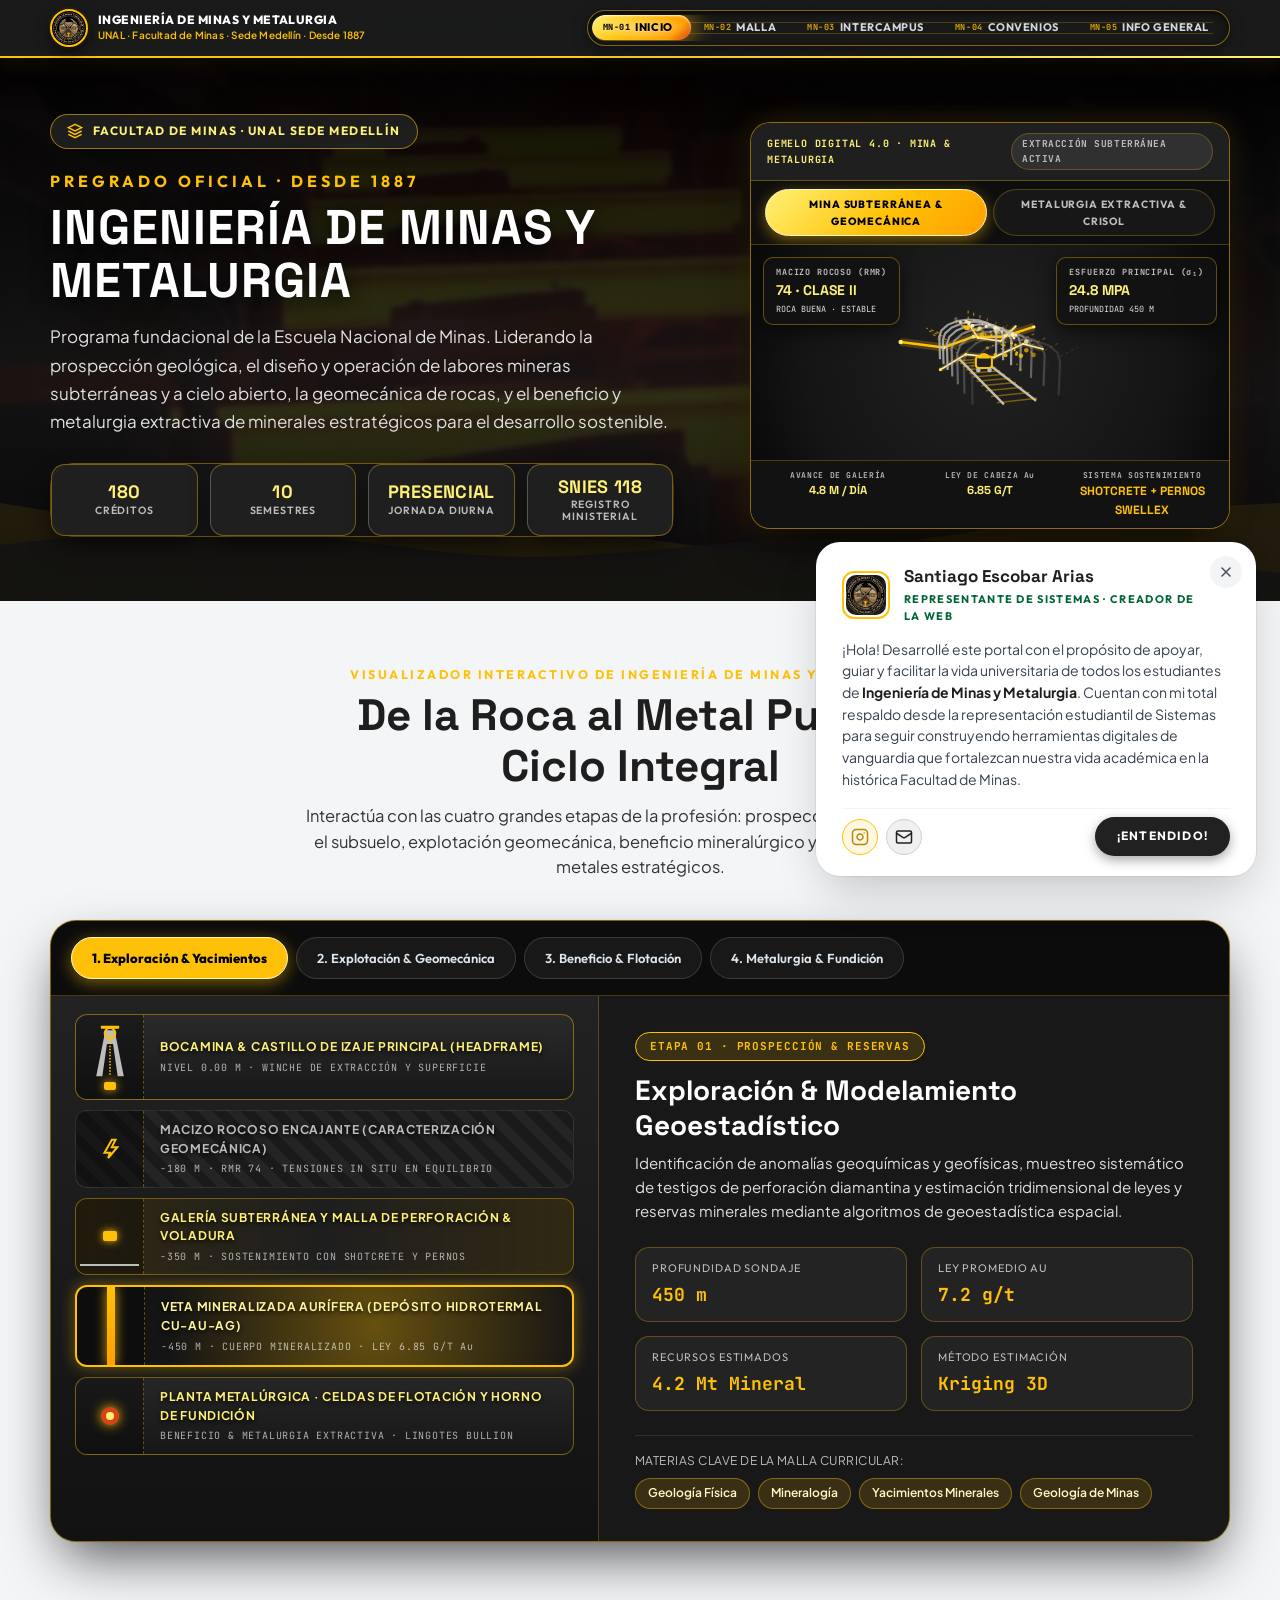
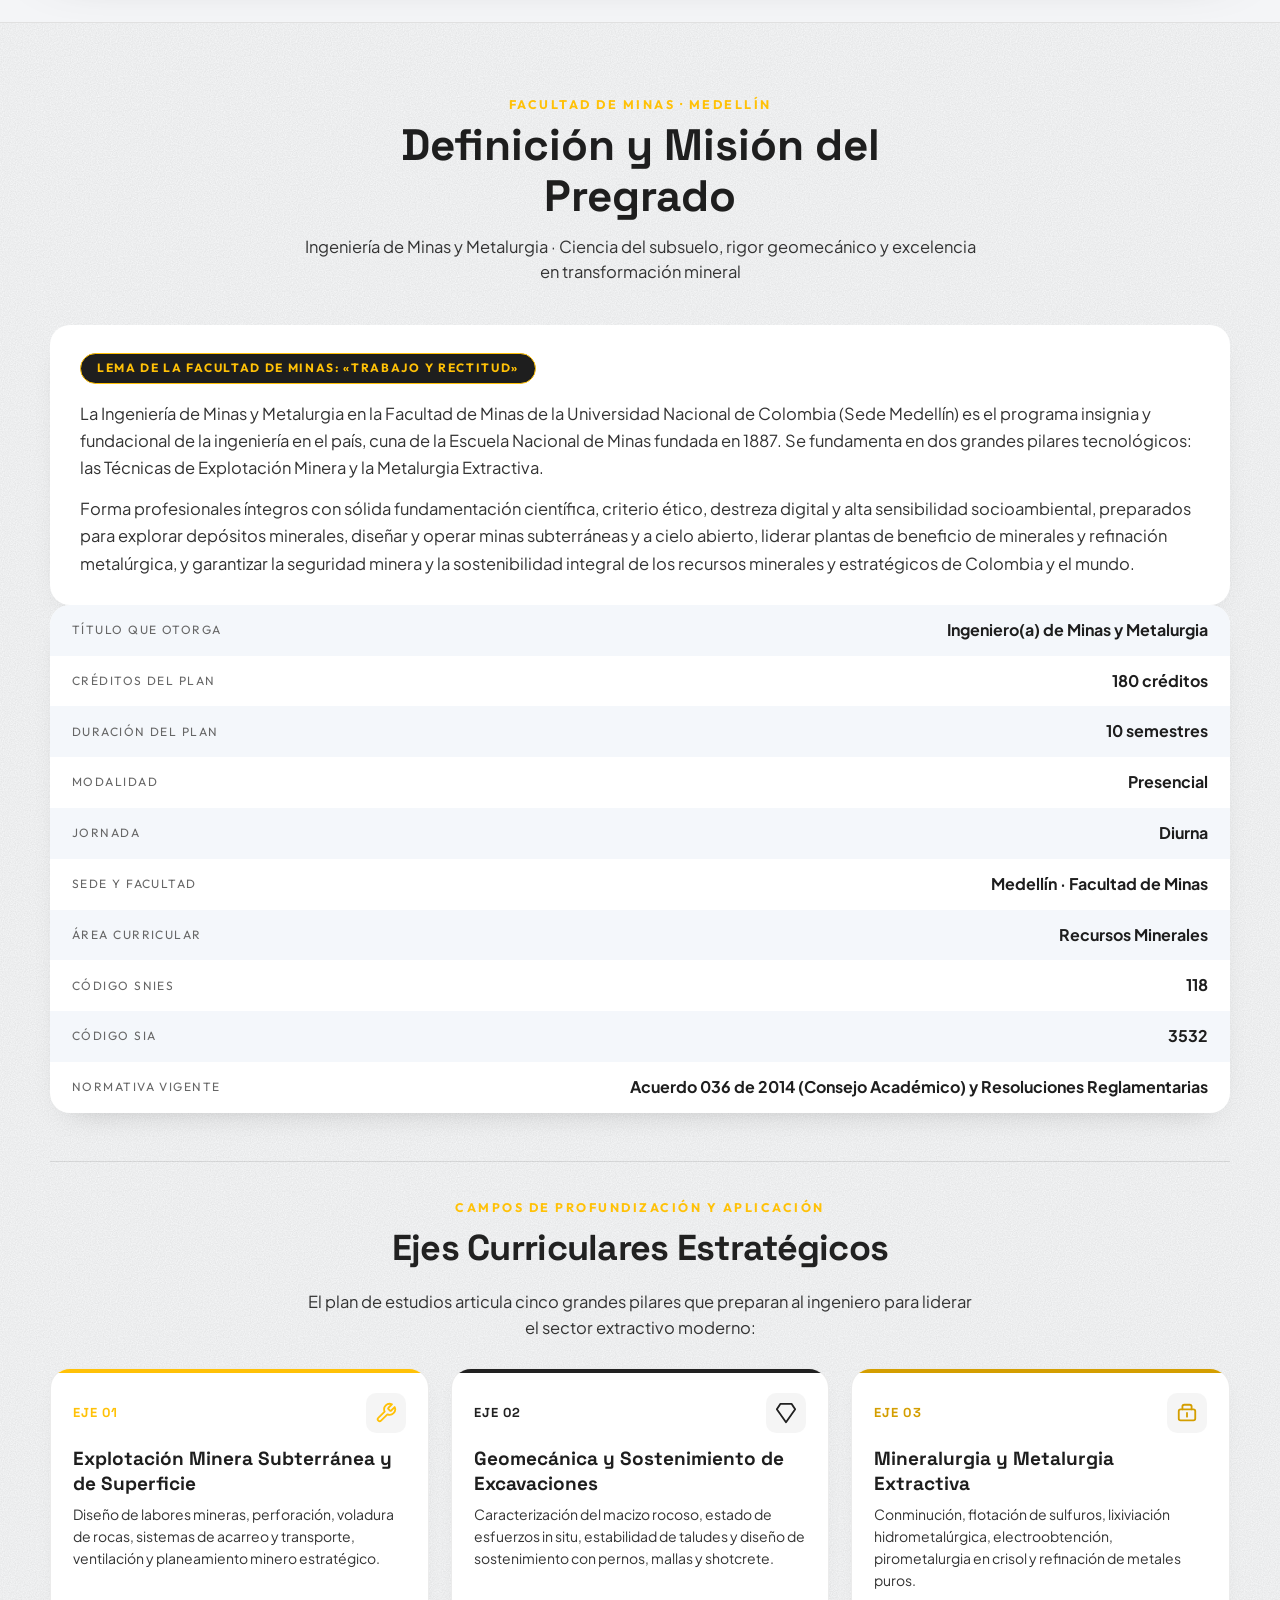
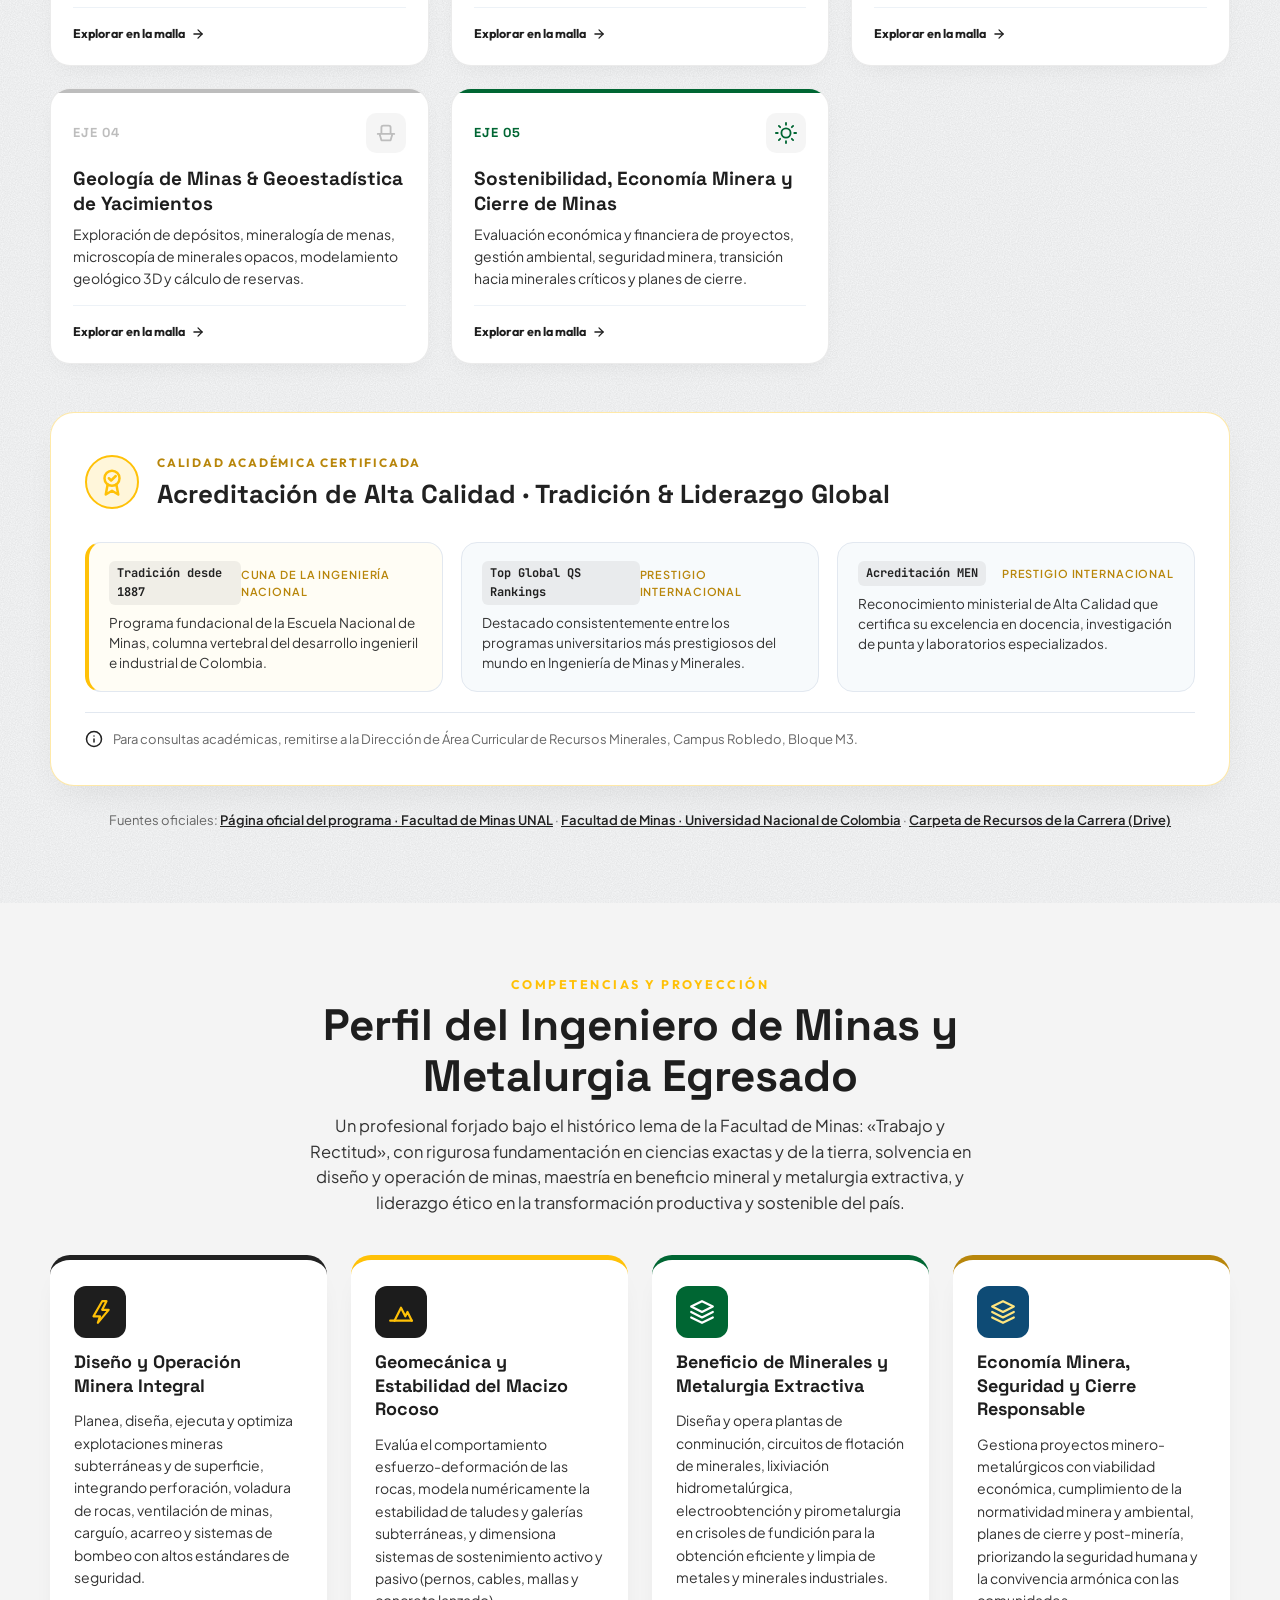
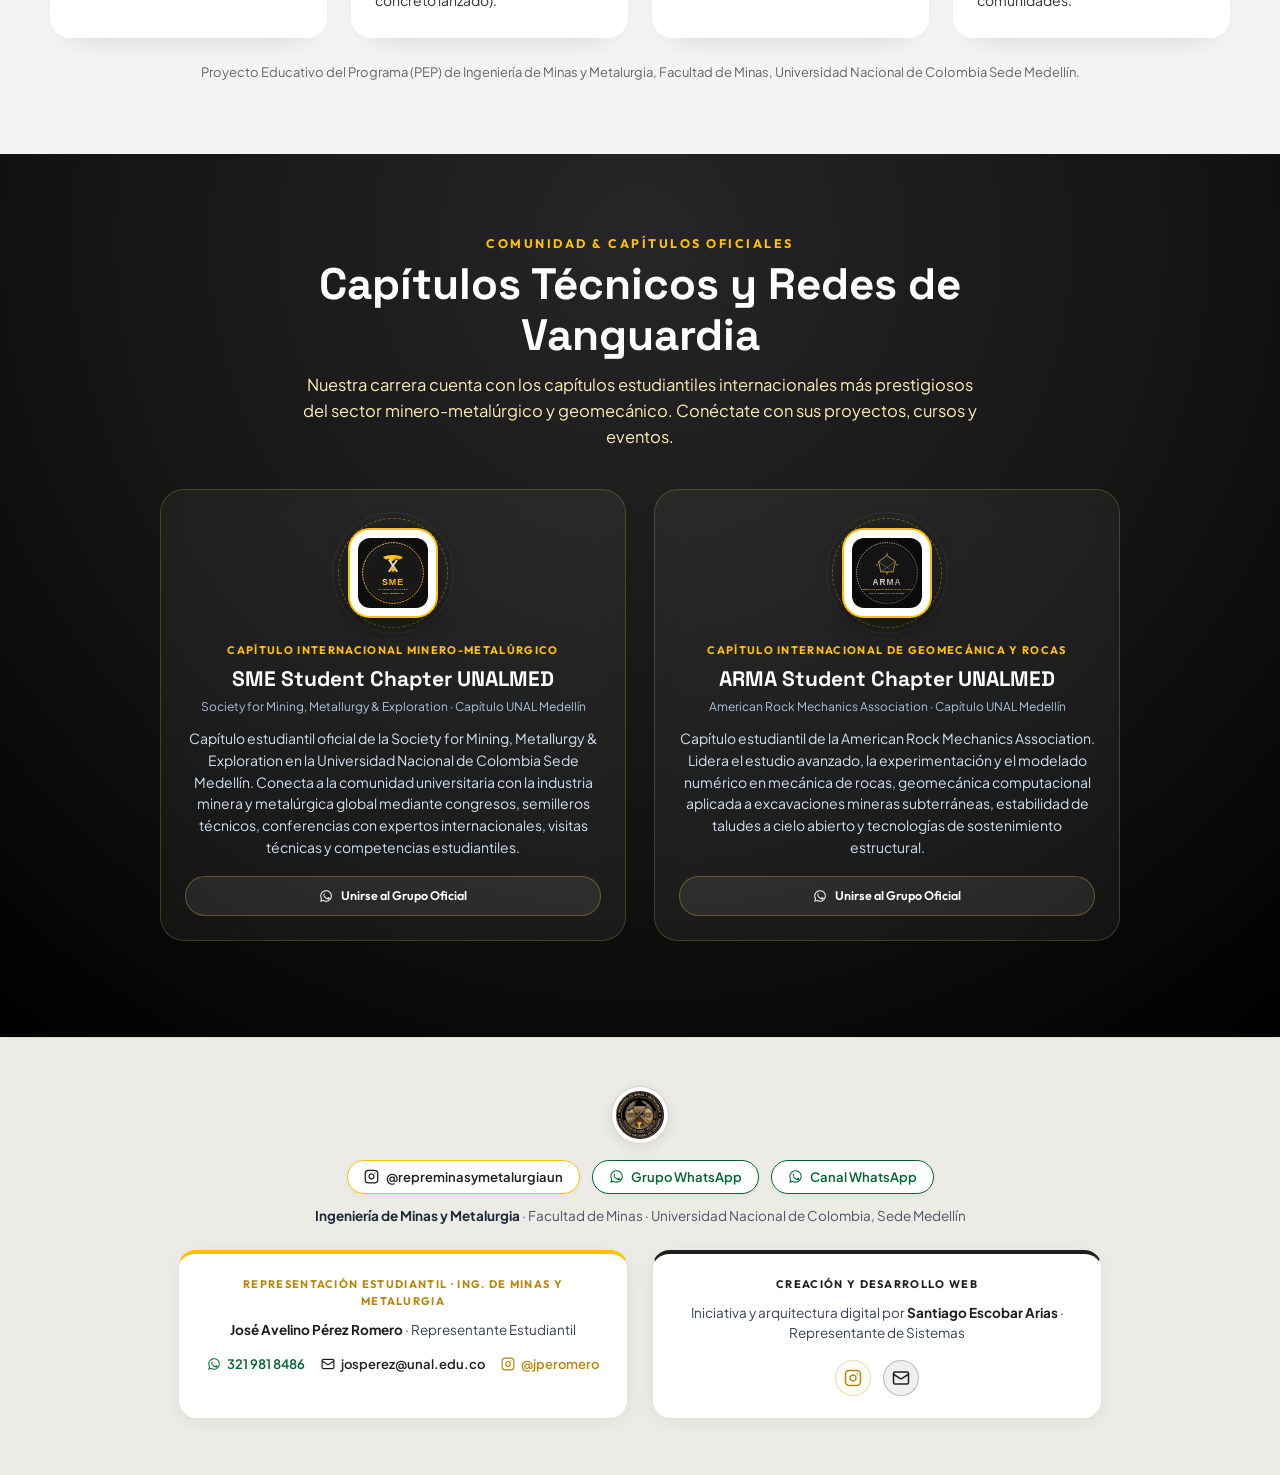
==== index.html @ 27310881 "Alpha web ing minas y metalurgia" ====
<!--
  ==========================================================================
  PORTAL DIGITAL OFICIAL · INGENIERÍA DE MINAS Y METALURGIA
  UNIVERSIDAD NACIONAL DE COLOMBIA · FACULTAD DE MINAS (SEDE MEDELLÍN)

  Diseño, arquitectura de software y desarrollo realizado por:
  SANTIAGO ESCOBAR ARIAS
  Representante Estudiantil de Ingeniería de Sistemas
  Contacto: saescobara@unal.edu.co | Instagram: @s_escobar__

  © 2026 Santiago Escobar Arias. Todos los derechos reservados.
  Obra protegida por la Ley 23 de 1982 (Colombia) y la Decisión 351 (CAN).
  Queda prohibida su clonación, plagio o remoción de créditos de autoría.
  ==========================================================================
-->
<!doctype html>
<html lang="es">
<head>
  <!-- METADATOS DE AUTORÍA Y PROPIEDAD INTELECTUAL -->
  <meta name="author" content="Santiago Escobar Arias · Representante Estudiantil de Ingeniería de Sistemas">
  <meta name="creator" content="Santiago Escobar Arias">
  <meta name="publisher" content="Santiago Escobar Arias · Facultad de Minas, UNAL Medellín">
  <meta name="copyright" content="© 2026 Santiago Escobar Arias. Todos los derechos reservados.">
  <meta property="article:author" content="Santiago Escobar Arias">
  <meta property="og:site_name" content="Ingeniería de Minas y Metalurgia · UNAL Medellín">
  <script type="application/ld+json">
  {
    "@context": "https://schema.org",
    "@type": "WebApplication",
    "name": "Portal Ingeniería de Minas y Metalurgia - UNAL Medellín",
    "author": {
      "@type": "Person",
      "name": "Santiago Escobar Arias",
      "jobTitle": "Representante Estudiantil de Ingeniería de Sistemas",
      "email": "saescobara@unal.edu.co",
      "affiliation": {
        "@type": "EducationalOrganization",
        "name": "Universidad Nacional de Colombia · Facultad de Minas"
      }
    },
    "copyrightHolder": {
      "@type": "Person",
      "name": "Santiago Escobar Arias"
    },
    "copyrightYear": "2026"
  }
  </script>

  <meta charset="utf-8">
  <meta name="viewport" content="width=device-width, initial-scale=1">
  <title>Ingeniería de Minas y Metalurgia · UNAL Medellín</title>
  <meta name="description" content="Portal oficial de Ingeniería de Minas y Metalurgia de la Facultad de Minas, Universidad Nacional de Colombia Sede Medellín: información del programa, malla curricular interactiva (180 créditos), capítulos estudiantiles (SME, ARMA), gemelo digital 4.0 de mina y planta metalúrgica, recursos de estudio y guía estudiantil.">
  <link rel="icon" type="image/png" href="img/logo-minas.png">
  <link rel="preconnect" href="https://fonts.googleapis.com">
  <link rel="preconnect" href="https://fonts.gstatic.com" crossorigin>
  <link rel="stylesheet" href="https://fonts.googleapis.com/css2?family=Space+Grotesk:wght@500;600;700&family=Outfit:wght@400;500;600;700;800;900&family=Plus+Jakarta+Sans:ital,wght@0,400;0,500;0,600;0,700;0,800;1,400;1,600&family=JetBrains+Mono:wght@500;700&display=swap">
  <link rel="stylesheet" href="css/base.css">
  <link rel="stylesheet" href="css/inicio.css">
</head>
<body data-pagina="inicio">

  <div id="barra"></div>

  <!-- PORTADA / HERO LANDING: GEMELO DIGITAL 4.0 MINERO-METALÚRGICO -->
  <section class="portada foto foto--entrada hero-minas">
    <div class="hero-minas__ondas" aria-hidden="true">
      <svg class="hero-minas__svg-estratigrafia" viewBox="0 0 1440 320" preserveAspectRatio="none">
        <path fill="rgba(255, 193, 7, 0.08)" d="M0,96L48,112C96,128,192,160,288,160C384,160,480,128,576,138.7C672,149,768,203,864,208C960,213,1056,171,1152,144C1248,117,1344,107,1392,101.3L1440,96L1440,320L1392,320C1344,320,1248,320,1152,320C1056,320,960,320,864,320C768,320,672,320,576,320C480,320,384,320,288,320C192,320,96,320,48,320L0,320Z"></path>
        <path fill="rgba(18, 18, 18, 0.85)" d="M0,192L48,181.3C96,171,192,149,288,160C384,171,480,213,576,218.7C672,224,768,192,864,181.3C960,171,1056,181,1152,197.3C1248,213,1344,235,1392,245.3L1440,256L1440,320L1392,320C1344,320,1248,320,1152,320C1056,320,960,320,864,320C768,320,672,320,576,320C480,320,384,320,288,320C192,320,96,320,48,320L0,320Z"></path>
      </svg>
    </div>

    <div class="contenedor hero-minas__grid">
      <!-- COLUMNA IZQUIERDA: INFORMACIÓN Y TITULAR OFICIAL -->
      <div class="hero-minas__info">
        <div class="hero-minas__insignia">
          <span class="hero-minas__icono-unal" aria-hidden="true">
            <svg viewBox="0 0 24 24" fill="none" stroke="currentColor" stroke-width="2.2" width="16" height="16"><path d="M12 2L2 7l10 5 10-5-10-5zM2 17l10 5 10-5M2 12l10 5 10-5"/></svg>
          </span>
          <span>Facultad de Minas · UNAL Sede Medellín</span>
        </div>

        <h1 class="hero-minas__titulo">
          <span class="hero-minas__antetitulo">Pregrado Oficial · Desde 1887</span>
          <span class="letras-varsity hero-minas__nombre-carrera" data-texto="Ingeniería de Minas y Metalurgia">Ingeniería de Minas y Metalurgia</span>
        </h1>

        <p class="hero-minas__desc">
          Programa fundacional de la Escuela Nacional de Minas. Liderando la prospección geológica, el diseño y operación de labores mineras subterráneas y a cielo abierto, la geomecánica de rocas, y el beneficio y metalurgia extractiva de minerales estratégicos para el desarrollo sostenible.
        </p>

        <!-- DATOS CLAVE DEL PROGRAMA EN EL HERO -->
        <ul class="portada__cifras hero-minas__cifras" id="portada-cifras" aria-label="Datos clave del programa"></ul>
      </div>

      <!-- COLUMNA DERECHA: GEMELO DIGITAL 4.0 INTERACTIVO -->
      <div class="hero-minas__visual" id="minas-visual-wrap">
        <div class="digital-twin-console" id="digital-twin-console">
          
          <!-- Encabezado de la consola -->
          <div class="console-header">
            <div class="console-header__radar">
              <span class="console-title">GEMELO DIGITAL 4.0 · MINA &amp; METALURGIA</span>
            </div>
            <div class="console-header__badge">
              <span id="dt-modo-label">EXTRACCIÓN SUBTERRÁNEA ACTIVA</span>
            </div>
          </div>

          <!-- Selector interactivo de régimen tecnológico -->
          <div class="console-switch" role="group" aria-label="Régimen operativo del gemelo digital">
            <button type="button" class="console-switch__btn is-active" id="btn-dt-mineria" data-modo="mineria">
              <span>Mina Subterránea &amp; Geomecánica</span>
            </button>
            <button type="button" class="console-switch__btn" id="btn-dt-metalurgia" data-modo="metalurgia">
              <span>Metalurgia Extractiva &amp; Crisol</span>
            </button>
          </div>

          <!-- Lienzo Interactivo 3D con simulación de galería, veta aurífera o colada de oro fundido -->
          <div class="console-canvas-wrap">
            <canvas id="canvas-minas-digital" width="520" height="300" aria-label="Simulación 3D interactiva de galería minera, veta aurífera y crisol metalúrgico"></canvas>
            
            <!-- HUD de Telemetría Flotante -->
            <div class="console-hud">
              <div class="hud-item hud-item--geomec">
                <span class="hud-label" id="hud-l1">MACIZO ROCOSO (RMR)</span>
                <span class="hud-val" id="hud-val1">74 · CLASE II</span>
                <span class="hud-sub" id="hud-sub1">ROCA BUENA · ESTABLE</span>
              </div>
              <div class="hud-item hud-item--stress">
                <span class="hud-label" id="hud-l2">ESFUERZO PRINCIPAL (σ₁)</span>
                <span class="hud-val" id="hud-val2">24.8 MPA</span>
                <span class="hud-sub" id="hud-sub2">PROFUNDIDAD 450 M</span>
              </div>
            </div>
          </div>

          <!-- Pie de consola: Telemetría de Operación Minero-Metalúrgica -->
          <div class="console-footer">
            <div class="console-metric">
              <span class="metric-label" id="dt-m1-lbl">AVANCE DE GALERÍA</span>
              <span class="metric-val" id="dt-met1">4.8 M / DÍA</span>
            </div>
            <div class="console-metric">
              <span class="metric-label" id="dt-m2-lbl">LEY DE CABEZA Au</span>
              <span class="metric-val" id="dt-met2">6.85 G/T</span>
            </div>
            <div class="console-metric console-metric--highlight">
              <span class="metric-label" id="dt-m3-lbl">SISTEMA SOSTENIMIENTO</span>
              <span class="metric-val" id="dt-met3">SHOTCRETE + PERNOS SWELLEX</span>
            </div>
          </div>

        </div>
      </div>
    </div>
  </section>

  <!-- SECCIÓN INTERACTIVA: CICLO MINERO-METALÚRGICO COMPLETO -->
  <section class="seccion seccion--simulador" id="simulador-ciclo-minero" aria-labelledby="simulador-titulo">
    <div class="contenedor">
      <div class="seccion-titulo">
        <p class="seccion-titulo__antetitulo">Visualizador Interactivo de Ingeniería de Minas y Metalurgia</p>
        <h2 id="simulador-titulo">De la Roca al Metal Puro: El Ciclo Integral</h2>
        <p class="seccion-titulo__intro">Interactúa con las cuatro grandes etapas de la profesión: prospección geocientífica en el subsuelo, explotación geomecánica, beneficio mineralúrgico y fundición limpia de metales estratégicos.</p>
      </div>

      <div class="simulador-caja">
        <!-- Selector de modos -->
        <div class="simulador-tabs" role="tablist" aria-label="Fases del ciclo minero metalúrgico">
          <button type="button" class="simulador-tab is-activa" data-modo="exploracion" role="tab" aria-selected="true">
            1. Exploración &amp; Yacimientos
          </button>
          <button type="button" class="simulador-tab" data-modo="explotacion" role="tab" aria-selected="false">
            2. Explotación &amp; Geomecánica
          </button>
          <button type="button" class="simulador-tab" data-modo="mineralurgia" role="tab" aria-selected="false">
            3. Beneficio &amp; Flotación
          </button>
          <button type="button" class="simulador-tab" data-modo="metalurgia" role="tab" aria-selected="false">
            4. Metalurgia &amp; Fundición
          </button>
        </div>

        <div class="simulador-grid">
          <!-- Columna Izquierda: Gráfico Visual del Perfil Minero con Castillo, Galería, Veta y Crisol -->
          <div class="simulador-visual modo-exploracion" id="simulador-visual">
            <div class="estrato estrato--bocamina">
              <div class="estrato__pozo-col">
                <div class="estrato__torre-castillo">
                  <svg viewBox="0 0 60 70" width="46" height="54" fill="currentColor" aria-hidden="true">
                    <!-- Headframe / Castillo de Winche Minero -->
                    <path d="M12 68 L24 8 L36 8 L48 68 L40 68 L34 26 L26 26 L20 68 Z" fill="#BDBDBD"/>
                    <circle cx="30" cy="12" r="7" fill="none" stroke="#FFC107" stroke-width="2.5"/>
                    <line x1="30" y1="12" x2="30" y2="68" stroke="#FFC107" stroke-width="2" stroke-dasharray="2 2"/>
                    <rect x="18" y="2" width="24" height="4" rx="1" fill="#FFC107"/>
                  </svg>
                  <div class="estrato__vagoneta-animada" id="sim-vagoneta" title="Transporte Minero"></div>
                </div>
              </div>
              <div class="estrato__info-col">
                <span class="estrato__etiqueta">Bocamina &amp; Castillo de Izaje Principal (Headframe)</span>
                <span class="estrato__cota">NIVEL 0.00 M · WINCHE DE EXTRACCIÓN Y SUPERFICIE</span>
              </div>
            </div>

            <div class="estrato estrato--macizo">
              <div class="estrato__pozo-col">
                <div class="estrato__piqueta-icono">
                  <svg viewBox="0 0 24 24" width="22" height="22" fill="none" stroke="#FFC107" stroke-width="2.2"><path d="m14 2-8 14h6l-2 6 10-12h-6l4-8z"/></svg>
                </div>
              </div>
              <div class="estrato__info-col">
                <span class="estrato__etiqueta">Macizo Rocoso Encajante (Caracterización Geomecánica)</span>
                <span class="estrato__cota">-180 M · RMR 74 · TENSIONES IN SITU EN EQUILIBRIO</span>
              </div>
            </div>

            <div class="estrato estrato--galeria">
              <div class="estrato__pozo-col">
                <div class="estrato__galeria-tunel" id="sim-tunel">
                  <div class="estrato__riel-pista"></div>
                  <div class="estrato__carro-minero"></div>
                </div>
              </div>
              <div class="estrato__info-col">
                <span class="estrato__etiqueta">Galería Subterránea y Malla de Perforación &amp; Voladura</span>
                <span class="estrato__cota">-350 M · SOSTENIMIENTO CON SHOTCRETE Y PERNOS</span>
              </div>
            </div>

            <div class="estrato estrato--veta">
              <div class="estrato__pozo-col">
                <div class="estrato__veta-aurifera-glow" id="sim-veta"></div>
              </div>
              <div class="estrato__info-col">
                <span class="estrato__etiqueta">Veta Mineralizada Aurífera (Depósito Hidrotermal Cu-Au-Ag)</span>
                <span class="estrato__cota">-450 M · CUERPO MINERALIZADO · LEY 6.85 G/T Au</span>
              </div>
            </div>

            <div class="estrato estrato--planta">
              <div class="estrato__pozo-col">
                <div class="estrato__crisol-indicador" id="sim-crisol">
                  <span class="crisol__oro-gota"></span>
                </div>
              </div>
              <div class="estrato__info-col">
                <span class="estrato__etiqueta">Planta Metalúrgica · Celdas de Flotación y Horno de Fundición</span>
                <span class="estrato__cota">BENEFICIO &amp; METALURGIA EXTRACTIVA · LINGOTES BULLION</span>
              </div>
            </div>
          </div>

          <!-- Columna Derecha: Panel de Telemetría y Explicación Técnica -->
          <div class="simulador-panel">
            <div class="simulador-panel__badge" id="sim-badge">ETAPA 01 · PROSPECCIÓN &amp; RESERVAS</div>
            <h3 class="simulador-panel__titulo" id="sim-titulo">Exploración &amp; Modelamiento Geoestadístico</h3>
            <p class="simulador-panel__desc" id="sim-desc">
              Identificación de anomalías geoquímicas y geofísicas, muestreo sistemático de testigos de perforación diamantina y estimación tridimensional de leyes y reservas minerales mediante algoritmos de geoestadística espacial.
            </p>

            <div class="simulador-telemetria">
              <div class="telemetria-card">
                <span class="telemetria-card__label" id="card-lbl-1">Profundidad Sondaje</span>
                <span class="telemetria-card__valor" id="sim-prof">450 m</span>
              </div>
              <div class="telemetria-card">
                <span class="telemetria-card__label" id="card-lbl-2">Ley Promedio Au</span>
                <span class="telemetria-card__valor" id="sim-presion">7.2 g/t</span>
              </div>
              <div class="telemetria-card">
                <span class="telemetria-card__label" id="card-lbl-3">Recursos Estimados</span>
                <span class="telemetria-card__valor" id="sim-caudal">4.2 Mt Mineral</span>
              </div>
              <div class="telemetria-card">
                <span class="telemetria-card__label" id="card-lbl-4">Método Estimación</span>
                <span class="telemetria-card__valor" id="sim-recobro">Kriging 3D</span>
              </div>
            </div>

            <div class="simulador-panel__materias">
              <span class="materias-label">Materias clave de la malla curricular:</span>
              <div class="materias-pildoras" id="sim-materias">
                <a href="malla.html" class="materia-chip">Geología Física</a>
                <a href="malla.html" class="materia-chip">Mineralogía</a>
                <a href="malla.html" class="materia-chip">Yacimientos Minerales</a>
                <a href="malla.html" class="materia-chip">Geología de Minas</a>
              </div>
            </div>
          </div>
        </div>
      </div>
    </div>
  </section>

  <main>

    <!-- EL PROGRAMA: se carga al abrir la página -->
    <section class="seccion programa" id="programa" aria-labelledby="programa-titulo">
      <div class="contenedor" id="programa-contenido">
        <p class="cargando">Cargando programa…</p>
      </div>
    </section>

    <!-- PERFIL DEL EGRESADO: se carga cuando la persona se acerca -->
    <section class="seccion perfil" id="perfil" aria-labelledby="perfil-titulo" data-carga="perfil">
      <div class="contenedor" id="perfil-contenido">
        <p class="cargando">Cargando perfil…</p>
      </div>
    </section>

    <!-- GRUPOS ESTUDIANTILES Y CAPÍTULOS TÉCNICOS: se carga cuando la persona se acerca -->
    <section class="grupos" id="grupos" aria-labelledby="grupos-titulo" data-carga="grupos">
      <div class="contenedor" id="grupos-contenido">
        <p class="cargando">Cargando grupos…</p>
      </div>
    </section>

  </main>

  <div id="pie"></div>

  <script src="js/comun.js"></script>
  <script src="js/inicio.js"></script>
</body>
</html>
---- css/base.css ----
/**
 * PLATAFORMA DIGITAL · INGENIERÍA DE MINAS Y METALURGIA (UNAL MEDELLÍN)
 * Diseño y Estilos por: Santiago Escobar Arias · Representante de Sistemas
 * © 2026 Santiago Escobar Arias. Todos los derechos reservados.
 * Obra protegida por la Ley 23 de 1982 y Decisión 351 (CAN).
 */
/* =========================================================
   INGENIERÍA DE MINAS Y METALURGIA · UNAL MEDELLÍN — ESTILOS COMUNES
   Los usan todas las páginas (módulos).
   1. Variables y base
   2. Fondos con fotos
   3. Barra superior y navegación
   4. Portada
   5. Títulos de sección y mensajes
   6. Pie (Diseño con dos tarjetas oficiales)
   7. Mensaje flotante de bienvenida (Diseño modal oficial)
   ========================================================= */


/* ---------- 1. Variables y base ---------- */

:root {
  /* Paleta Oficial Ingeniería de Minas y Metalurgia */
  --negro-absoluto: #000000;       /* Base / Fondo ultra profundo */
  --oro-minero: #FFC107;           /* Acento estelar: Oro puro, veta mineral, crisol de fundición */
  --oro-suave: #FFECB3;            /* Tono suave: Crema oro / insignias e indicadores */
  --carbon-oscuro: #212121;        /* Secundario: Grafito / carbón industrial / roca encajante */
  --plata-acero: #BDBDBD;          /* Estructural: Acero metalúrgico / plata / bordes técnicos */
  --blanco-puro: #FFFFFF;          /* Máxima legibilidad y contraste limpio */

  /* Aliases para compatibilidad total con módulos y componentes */
  --azul-petroleo: #1e1e1e;        /* Adaptado al grafito carbón */
  --dorado-ambar: var(--oro-minero);
  --dorado-suave: var(--oro-suave);
  --negro-crudo: var(--carbon-oscuro);
  --verde-minas: #006633;          /* Institucional: Verde oficial Facultad de Minas */
  --gris-arena: #F8F9FA;
  --azul-acero: #2A2A2A;

  --azul-marino: #181818;
  --verde-bosque: #006633;
  --turquesa: var(--oro-minero);
  --lima-vibrante: var(--oro-minero);
  --lima-suave: var(--oro-suave);

  --color-primario: var(--carbon-oscuro);
  --color-acento: var(--oro-minero);
  --color-secundario: var(--negro-absoluto);
  --color-institucional: var(--verde-minas);

  --azul: #212121;
  --azul-oscuro: #0a0a0a;
  --azul-brillante: #D49E00;
  --papel: #F8F9FA;
  --tinta: #151515;
  --tinta-suave: #333333;
  --gris: #666666;
  --linea: #E0E0E0;

  /* Colores de los componentes de la malla */
  --fundamentacion: #D49E00;       /* Dorado Ámbar / Ciencias Básicas */
  --disciplinar: #212121;          /* Carbón Grafito / Profesional & Disciplinar */
  --libre: #757575;                /* Plata Oscura / Libre Elección */

  /* Tipografías modernas para Ingeniería de Minas y Metalurgia */
  --letra-titulo: 'Space Grotesk', 'Outfit', -apple-system, BlinkMacSystemFont, "Segoe UI", Roboto, sans-serif;
  --letra-universidad: 'Outfit', 'Space Grotesk', -apple-system, BlinkMacSystemFont, "Segoe UI", Roboto, sans-serif;
  --letra-texto: 'Plus Jakarta Sans', -apple-system, BlinkMacSystemFont, "Segoe UI", Roboto, sans-serif;
  --letra-codigo: 'JetBrains Mono', monospace;
  --letra-estrecha: 'Plus Jakarta Sans', -apple-system, BlinkMacSystemFont, "Segoe UI", Roboto, sans-serif;
}

*, *::before, *::after { box-sizing: border-box; }
[hidden] { display: none !important; }

html { scroll-behavior: smooth; }

body {
  margin: 0;
  font-family: var(--letra-texto);
  line-height: 1.55;
  color: var(--tinta);
  background: url(../img/textura.svg), var(--papel);
}

h1, h2, h3, h4, p { margin: 0; }
svg { display: block; }
button { font: inherit; color: inherit; cursor: pointer; }
a { color: var(--azul-brillante); }

.contenedor {
  width: min(1180px, 100% - 32px);
  margin-inline: auto;
}

.solo-lectores {
  position: absolute;
  width: 1px; height: 1px;
  overflow: hidden;
  clip-path: inset(50%);
  white-space: nowrap;
}

@keyframes aparecer {
  from { opacity: 0; transform: translateY(8px); }
  to { opacity: 1; transform: none; }
}


/* ---------- 2. Fondos con fotos de la Facultad de Minas / Entorno Energético ---------- */

.foto {
  position: relative;
  isolation: isolate;
  overflow: hidden;
  background-color: var(--azul-petroleo);
}
.foto::before,
.foto::after {
  content: '';
  position: absolute;
  z-index: -1;
}
.foto::before {
  inset: -14px;
  background-size: cover;
  background-position: center;
  filter: blur(2px);
}
.foto::after {
  inset: 0;
  background: linear-gradient(180deg, rgba(0, 0, 0, 0.94) 0%, rgba(20, 20, 20, 0.88) 58%, rgba(10, 10, 10, 0.96) 100%);
}
.foto--entrada::before { background-image: url(../img/campus-entrada.jpg); }
.foto--panoramica::before,
.foto--edificio::before { background-image: url(../img/campus-edificio.jpg); }


/* ---------- 3. Barra superior y navegación ---------- */

.barra {
  position: sticky;
  top: 0;
  z-index: 100;
  background: rgba(14, 14, 14, 0.95);
  backdrop-filter: blur(20px);
  -webkit-backdrop-filter: blur(20px);
  border-bottom: 2px solid var(--oro-minero);
  box-shadow: 0 14px 40px -10px rgba(0, 0, 0, 0.95), 0 0 24px rgba(255, 193, 7, 0.18);
  transition: background .2s ease, box-shadow .2s ease;
}

/* Línea de riel minero / veta de oro incandescente en el borde inferior */
.barra::after {
  content: '';
  position: absolute;
  bottom: -2px;
  left: 0;
  right: 0;
  height: 2px;
  background: linear-gradient(90deg, 
    transparent 0%, 
    rgba(255, 193, 7, 0.2) 15%, 
    #FFF176 50%, 
    rgba(255, 193, 7, 0.2) 85%, 
    transparent 100%);
  background-size: 200% 100%;
  animation: vetaMineraFlow 5s linear infinite;
  pointer-events: none;
}

@keyframes vetaMineraFlow {
  0% { background-position: 100% 0; }
  100% { background-position: -100% 0; }
}

.barra__contenido {
  display: flex;
  align-items: center;
  justify-content: space-between;
  gap: 14px;
  min-height: 56px;
}

.barra__marca {
  display: flex;
  align-items: center;
  gap: 10px;
  color: #fff;
  text-decoration: none;
  flex-shrink: 0;
  transition: transform .2s ease;
}

.barra__marca:hover {
  transform: translateY(-1px);
}

.barra__escudo {
  width: 38px;
  height: 38px;
  flex: none;
  display: flex;
  align-items: center;
  justify-content: center;
  position: relative;
}

.barra__escudo-halo {
  position: absolute;
  inset: -3px;
  border-radius: 50%;
  background: radial-gradient(circle, rgba(255, 193, 7, 0.65) 0%, transparent 72%);
  opacity: 0.6;
  animation: haloMinero 3s ease-in-out infinite alternate;
  pointer-events: none;
}

@keyframes haloMinero {
  0% { transform: scale(0.95); opacity: 0.35; }
  100% { transform: scale(1.15); opacity: 0.85; }
}

.barra__escudo-img {
  width: 38px;
  height: 38px;
  border-radius: 50%;
  object-fit: cover;
  padding: 1px;
  border: 2px solid var(--oro-minero);
  background: #000000;
  display: block;
  box-shadow: 0 4px 14px rgba(0, 0, 0, 0.7);
  position: relative;
  z-index: 1;
}

.barra__texto {
  display: flex;
  flex-direction: column;
}

.barra__carrera-nombre {
  font-family: var(--letra-universidad);
  font-size: 12px;
  font-weight: 800;
  line-height: 1.15;
  letter-spacing: .04em;
  text-transform: uppercase;
  color: #ffffff;
  white-space: nowrap;
}

.barra__carrera-facultad {
  font-family: var(--letra-texto);
  font-size: 10px;
  letter-spacing: .02em;
  color: var(--oro-minero);
  font-weight: 600;
  margin-top: 1px;
  white-space: nowrap;
}

/* =========================================================
   MENÚ DE NAVEGACIÓN: RIEL MINERO Y CRISOL DE METAL FUNDIDO
   ========================================================= */

.nav-minero {
  position: relative;
  display: inline-flex;
  align-items: center;
  background: rgba(26, 26, 26, 0.9);
  border: 1.5px solid rgba(255, 193, 7, 0.45);
  border-radius: 999px;
  padding: 3px;
  box-shadow: inset 0 2px 8px rgba(0, 0, 0, 0.7), 0 4px 16px rgba(0, 0, 0, 0.45);
  isolation: isolate;
  flex-shrink: 0;
}

/* Riel metálico interno */
.nav-minero__riel {
  position: absolute;
  inset: 4px;
  border-radius: 999px;
  pointer-events: none;
  overflow: hidden;
  z-index: 1;
}

.nav-minero__linea-riel {
  position: absolute;
  left: 12px;
  right: 12px;
  height: 1px;
  background: rgba(255, 193, 7, 0.22);
  pointer-events: none;
}
.nav-minero__linea-riel.linea--sup { top: 7px; }
.nav-minero__linea-riel.linea--inf { bottom: 7px; }

/* Crisol de fundición / Oro líquido que se desplaza */
.nav-minero__crisol-slider {
  position: absolute;
  top: 0;
  bottom: 0;
  left: 0;
  width: 0;
  border-radius: 999px;
  background: linear-gradient(135deg, #FFF176 0%, #FFC107 40%, #FFA000 80%, #D84315 100%);
  box-shadow: 0 0 24px rgba(255, 193, 7, 0.85), inset 0 1px 2px rgba(255, 255, 255, 0.8);
  pointer-events: none;
  transform-origin: center;
  will-change: left, width, transform;
}

/* Estado de fundición en tránsito (colada continua con chispas) */
.nav-minero__crisol-slider.is-fundiendo {
  background: linear-gradient(90deg, 
    #D84315 0%, 
    #FFA000 20%, 
    #FFF9C4 50%, 
    #FFC107 80%, 
    #D84315 100%);
  background-size: 200% 100%;
  animation: coladaSurge .4s linear infinite;
  box-shadow: 0 0 32px rgba(255, 193, 7, 1), inset 0 0 10px rgba(255, 255, 255, 0.95);
}

@keyframes coladaSurge {
  0% { background-position: 100% 0; }
  100% { background-position: -100% 0; }
}

.crisol-slider__metal-fundido {
  position: absolute;
  inset: 0;
  border-radius: 999px;
  background: radial-gradient(ellipse at 50% 50%, rgba(255, 255, 255, 0.5) 0%, transparent 70%);
  opacity: 0.8;
}

.crisol-slider__gota {
  position: absolute;
  right: -3px;
  top: 50%;
  transform: translateY(-50%);
  width: 7px;
  height: 7px;
  border-radius: 50%;
  background: #FFF9C4;
  box-shadow: 0 0 10px #FFC107;
  opacity: 0;
  transition: opacity .2s;
}

.nav-minero__crisol-slider.is-fundiendo .crisol-slider__gota {
  opacity: 1;
}

/* Estaciones del menú */
.nav-minero__estaciones {
  position: relative;
  z-index: 2;
  display: flex;
  align-items: center;
  gap: 2px;
}

.nav-estacion {
  position: relative;
  display: inline-flex;
  align-items: center;
  gap: 5px;
  padding: 5px 12px;
  border-radius: 999px;
  text-decoration: none;
  font-family: var(--letra-universidad);
  font-size: 11px;
  font-weight: 700;
  letter-spacing: .05em;
  text-transform: uppercase;
  color: #CFD8DC;
  background: transparent;
  border: none;
  white-space: nowrap;
  cursor: pointer;
  transition: color .2s ease;
  user-select: none;
}

.nav-estacion__cod {
  font-family: var(--letra-codigo);
  font-size: 8.5px;
  color: var(--oro-minero);
  opacity: 0.85;
  transition: color .2s, opacity .2s;
}

.nav-estacion:hover {
  color: #FFF176;
}

.nav-estacion:hover .nav-estacion__cod {
  opacity: 1;
  color: #FFF176;
}

/* Pestaña activa: iluminada en contraste absoluto sobre el oro líquido */
.nav-estacion.is-activa {
  color: #000000 !important;
  font-weight: 800;
  text-shadow: 0 1px 0 rgba(255, 255, 255, 0.3);
}

.nav-estacion.is-activa .nav-estacion__cod {
  color: #000000 !important;
  opacity: 0.95;
  font-weight: 800;
}

.nav-estacion:focus-visible {
  outline: 2px solid var(--oro-minero);
  outline-offset: 2px;
}

/* Efecto de chispas de forja al hacer clic */
.chispas-forja-wrap {
  position: fixed;
  pointer-events: none;
  z-index: 9999;
  width: 1px;
  height: 1px;
}

.chispa-metal {
  position: absolute;
  width: 4px;
  height: 4px;
  border-radius: 50%;
  background: #FFF59D;
  box-shadow: 0 0 8px #FFC107;
  animation: volarChispa var(--dur) cubic-bezier(0.1, 0.8, 0.3, 1) forwards;
}

@keyframes volarChispa {
  0% { transform: translate(0, 0) scale(1.4); opacity: 1; }
  100% { transform: translate(var(--tx), var(--ty)) scale(0.2); opacity: 0; }
}

/* Botón menú móvil (oculto en pantallas grandes) */
.barra__boton-menu {
  display: none;
  align-items: center;
  gap: 8px;
  padding: 8px 14px;
  border-radius: 999px;
  border: 1.5px solid rgba(212, 175, 55, 0.4);
  background: rgba(255, 255, 255, 0.08);
  color: #fff;
  font-family: var(--letra-universidad);
  font-size: 12px;
  letter-spacing: .1em;
  text-transform: uppercase;
  font-weight: 600;
  transition: background .15s, border-color .15s, color .15s, transform .1s;
}
.barra__boton-menu:hover {
  background: rgba(255, 255, 255, 0.2);
  border-color: #fff;
}
.barra__boton-menu:active {
  transform: scale(0.97);
}
.barra__boton-menu:focus-visible {
  outline: 3px solid var(--dorado-ambar);
  outline-offset: 2px;
}
.barra__icono {
  width: 18px;
  height: 18px;
  display: flex;
  align-items: center;
  justify-content: center;
}
.barra__icono svg {
  width: 18px;
  height: 18px;
}
.barra__icono--cerrar {
  display: none;
}

/* Estado abierto en la barra */
.barra.is-menu-abierto .barra__boton-menu {
  background: #fff;
  color: var(--azul-petroleo);
  border-color: var(--dorado-ambar);
}
.barra.is-menu-abierto .barra__icono--abrir {
  display: none;
}
.barra.is-menu-abierto .barra__icono--cerrar {
  display: flex;
}


/* ---------- 4. Portada ---------- */

.portada__contenido {
  display: flex;
  flex-direction: column;
  align-items: center;
  text-align: center;
  padding: 72px 0 80px;
}
.portada--corta .portada__contenido { padding: 48px 0 52px; }

.portada__lugar {
  display: inline-flex;
  align-items: center;
  gap: 8px;
  padding: 6px 18px;
  border-radius: 999px;
  background: rgba(22, 22, 22, 0.85);
  border: 1.5px solid rgba(255, 193, 7, 0.5);
  color: var(--dorado-ambar);
  font-family: var(--letra-universidad);
  font-size: 12px;
  font-weight: 700;
  letter-spacing: .14em;
  text-transform: uppercase;
  margin-bottom: 16px;
  backdrop-filter: blur(8px);
}
.portada__titulo { margin-top: 6px; }
.portada__antetitulo {
  display: block;
  font-family: var(--letra-universidad);
  font-size: clamp(14px, 2.2vw, 20px);
  letter-spacing: .25em;
  text-transform: uppercase;
  color: var(--dorado-ambar);
  font-weight: 700;
  margin-bottom: 6px;
}

/* Tipografía de portada moderna para Minas y Metalurgia */
.letras-varsity {
  position: relative;
  display: inline-block;
  font-family: var(--letra-titulo);
  font-weight: 800;
  font-size: clamp(48px, 9vw, 98px);
  line-height: 1;
  letter-spacing: -0.02em;
  text-transform: uppercase;
  color: #ffffff;
  text-shadow: 0 4px 22px rgba(0, 0, 0, 0.9);
}
.portada--corta .letras-varsity { font-size: clamp(40px, 7vw, 82px); }
.letras-varsity--sub {
  display: block;
  margin-top: 4px;
  font-size: clamp(44px, 8.5vw, 92px);
  letter-spacing: -0.01em;
  background: linear-gradient(135deg, #FFECB3 0%, #FFC107 50%, #D49E00 100%);
  -webkit-background-clip: text;
  -webkit-text-fill-color: transparent;
  filter: drop-shadow(0 4px 18px rgba(0, 0, 0, 0.8));
}
.letras-varsity::before {
  display: none;
}

.portada__logo-wrap {
  margin-bottom: 20px;
}
.portada__logo {
  width: 125px;
  height: 125px;
  border-radius: 20px;
  object-fit: contain;
  padding: 6px;
  border: 4px solid #fff;
  box-shadow: 0 10px 30px rgba(0, 0, 0, .45), 0 0 0 4px var(--dorado-ambar), 0 0 24px rgba(212, 175, 55, 0.35);
  background: #fff;
  display: block;
  margin: 0 auto;
  transition: transform .25s ease;
}
.portada__logo:hover {
  transform: scale(1.05);
}

.portada__subtitulo {
  margin-top: 14px;
  font-family: var(--letra-titulo);
  font-size: clamp(24px, 4.2vw, 44px);
  letter-spacing: .02em;
  text-transform: uppercase;
  font-weight: 700;
  color: #fff;
}
.portada__texto {
  max-width: 620px;
  margin-top: 14px;
  font-size: 17px;
  color: #eaf0f8;
}

.portada__cifras {
  display: flex;
  flex-wrap: wrap;
  justify-content: center;
  margin: 36px 0 0;
  padding: 4px;
  list-style: none;
  border: 1.5px solid rgba(255, 193, 7, .4);
  border-radius: 24px;
  background: rgba(22, 22, 22, .92);
  backdrop-filter: blur(10px);
  box-shadow: 0 14px 34px -10px rgba(0,0,0,0.45);
}
.portada__cifras li {
  display: flex;
  flex-direction: column;
  align-items: center;
  justify-content: center;
  min-width: 130px;
  padding: 12px 24px;
  font-family: var(--letra-titulo);
  font-weight: 700;
  font-size: 26px;
  line-height: 1.1;
  letter-spacing: .02em;
  text-transform: uppercase;
  color: var(--dorado-ambar);
}
.portada__cifras li + li { border-left: 1px solid rgba(255, 255, 255, .25); }
.portada__cifras small {
  margin-top: 3px;
  font-family: var(--letra-texto);
  font-weight: 600;
  font-size: 12px;
  letter-spacing: .02em;
  text-transform: none;
  color: #FBF4D8;
}

.portada__boton {
  display: inline-flex;
  align-items: center;
  gap: 12px;
  height: 54px;
  margin-top: 28px;
  padding: 0 28px;
  border-radius: 999px;
  background: var(--dorado-ambar);
  color: var(--negro-crudo);
  font-family: var(--letra-universidad);
  font-weight: 700;
  font-size: 14.5px;
  letter-spacing: .08em;
  text-transform: uppercase;
  text-decoration: none;
  box-shadow: 0 8px 24px -4px rgba(255, 193, 7, .5), 0 0 0 3px rgba(0, 0, 0, 0.4);
  transition: transform .15s, background .15s, box-shadow .15s;
}
.portada__boton:hover {
  transform: translateY(-2px);
  background: #f7e8a4;
  box-shadow: 0 12px 28px -4px rgba(212, 175, 55, .65), 0 0 0 3px var(--dorado-ambar);
}
.portada__boton svg { width: 18px; height: 18px; color: var(--negro-crudo); }

.portada__acciones {
  display: flex;
  flex-wrap: wrap;
  align-items: center;
  justify-content: center;
  gap: 16px;
  margin-top: 28px;
}
.portada__acciones .portada__boton {
  margin-top: 0;
}
.portada__boton--secundario {
  background: rgba(26, 26, 26, .92);
  color: #fff;
  border: 1.5px solid rgba(255, 193, 7, .5);
  box-shadow: 0 10px 24px -10px rgba(0, 0, 0, .5);
}
.portada__boton--secundario:hover {
  background: var(--azul-petroleo);
  border-color: var(--dorado-ambar);
  color: #fff;
  box-shadow: 0 12px 26px -8px rgba(212, 175, 55, .4);
}
.portada__boton--secundario svg {
  color: var(--dorado-ambar);
}


/* ---------- 5. Títulos de sección y mensajes ---------- */

.seccion { padding: 72px 0; }

.seccion-titulo {
  max-width: 680px;
  margin: 0 auto 40px;
  text-align: center;
}
.seccion-titulo__antetitulo {
  font-family: var(--letra-universidad);
  font-size: 12.5px;
  font-weight: 700;
  letter-spacing: .2em;
  text-transform: uppercase;
  color: var(--dorado-ambar);
}
.seccion-titulo h2 {
  margin-top: 6px;
  font-family: var(--letra-titulo);
  font-weight: 700;
  font-size: clamp(30px, 4.5vw, 44px);
  line-height: 1.15;
  color: var(--azul-petroleo);
  -webkit-text-stroke: 0;
  filter: none;
}
.seccion-titulo__intro { margin-top: 12px; font-size: 16.5px; color: var(--tinta-suave); }

.aviso {
  max-width: 560px;
  margin: 40px auto;
  padding: 22px 24px;
  border: 2px dashed var(--dorado-ambar);
  border-radius: 18px;
  background: #fff;
  text-align: center;
  color: var(--tinta-suave);
}
.aviso strong { color: var(--azul-petroleo); }
.aviso code {
  padding: 2px 6px;
  border-radius: 6px;
  background: #eef3f9;
  font-size: 14px;
}

.cargando {
  padding: 48px 0;
  text-align: center;
  font-family: var(--letra-universidad);
  letter-spacing: .2em;
  text-transform: uppercase;
  font-size: 13px;
  color: var(--gris);
}


/* ---------- 6. Pie de Página (Idéntico al diseño con 2 tarjetas) ---------- */

.pie {
  background: #ecebe6;
  border-top: 1px solid #dddcd6;
  padding: 48px 16px 56px;
  display: flex;
  flex-direction: column;
  align-items: center;
  gap: 24px;
}

.pie__marca-central {
  display: flex;
  flex-direction: column;
  align-items: center;
  text-align: center;
  gap: 12px;
  max-width: 680px;
  margin: 0 auto;
}

.pie__escudo {
  width: 58px;
  height: 58px;
  display: flex;
  align-items: center;
  justify-content: center;
  margin-bottom: 2px;
}

.pie__escudo-img {
  width: 58px;
  height: 58px;
  border-radius: 50%;
  object-fit: contain;
  background: #ffffff;
  padding: 4px;
  border: 1px solid #d4d3cc;
  box-shadow: 0 4px 14px rgba(0, 0, 0, 0.08);
  display: block;
}

.pie__pildoras-carrera {
  display: inline-flex;
  align-items: center;
  justify-content: center;
  gap: 12px;
  flex-wrap: wrap;
  margin-top: 2px;
}

.pie__pildora {
  display: inline-flex;
  align-items: center;
  gap: 7px;
  padding: 6px 16px;
  border-radius: 999px;
  background: #ffffff;
  border: 1px solid #dfded8;
  font-size: 13px;
  font-weight: 600;
  text-decoration: none;
  box-shadow: 0 2px 6px rgba(0, 0, 0, 0.04);
  transition: transform .15s, border-color .15s, box-shadow .15s;
}

.pie__pildora:hover {
  transform: translateY(-1px);
  box-shadow: 0 4px 12px rgba(0, 0, 0, 0.08);
}

.pie__pildora--ig {
  color: var(--azul-petroleo);
  border-color: var(--dorado-ambar);
}
.pie__pildora--ig:hover {
  background: rgba(212, 175, 55, 0.1);
  border-color: var(--azul-petroleo);
}

.pie__pildora--wpp {
  color: var(--verde-minas);
  border-color: var(--verde-minas);
}
.pie__pildora--wpp:hover {
  background: rgba(0, 102, 51, 0.08);
  border-color: var(--verde-minas);
}

.pie__pildora--drive {
  color: var(--azul-petroleo);
  border-color: var(--dorado-ambar);
}
.pie__pildora--drive:hover {
  background: rgba(212, 175, 55, 0.12);
  border-color: var(--azul-petroleo);
}

.pie__titulo-carrera {
  font-size: 13.5px;
  color: #4b5563;
  line-height: 1.5;
  margin: 0;
}

.pie__titulo-carrera strong {
  color: #1f2937;
  font-weight: 700;
}

/* Rejilla de dos tarjetas */
.pie__tarjetas-grid {
  display: grid;
  grid-template-columns: repeat(2, minmax(320px, 450px));
  justify-content: center;
  gap: 24px;
  width: min(940px, 100%);
  margin: 0 auto;
}

.pie__tarjeta {
  background: #ffffff;
  border-radius: 18px;
  padding: 22px 24px;
  box-shadow: 0 4px 18px rgba(0, 0, 0, 0.05);
  border: 1px solid #e2e1db;
  text-align: center;
  display: flex;
  flex-direction: column;
  align-items: center;
  gap: 10px;
  position: relative;
  overflow: hidden;
}

.pie__tarjeta--representacion {
  border-top: 4px solid var(--dorado-ambar);
}

.pie__tarjeta--desarrollo {
  border-top: 4px solid var(--azul-petroleo);
}

.pie__tarjeta-sub {
  font-family: var(--letra-universidad);
  font-size: 11px;
  font-weight: 700;
  letter-spacing: .12em;
  text-transform: uppercase;
}

.pie__tarjeta--representacion .pie__tarjeta-sub {
  color: #B8860B;
}

.pie__tarjeta--desarrollo .pie__tarjeta-sub {
  color: var(--azul-petroleo);
}

.pie__tarjeta-nombre {
  font-size: 13.5px;
  line-height: 1.45;
  color: #374151;
  margin: 0;
}

.pie__tarjeta-nombre strong {
  color: var(--azul-petroleo);
  font-weight: 700;
}

.pie__tarjeta-enlaces {
  display: flex;
  align-items: center;
  justify-content: center;
  gap: 16px;
  flex-wrap: wrap;
  margin-top: 4px;
}

.pie__tarjeta-enlaces--segunda {
  margin-top: 0;
}

.pie__enlace-contacto {
  display: inline-flex;
  align-items: center;
  gap: 6px;
  font-size: 13px;
  text-decoration: none;
  font-weight: 600;
  transition: color .15s, transform .15s;
}

.pie__enlace-contacto:hover {
  transform: translateY(-1px);
}

.pie__enlace-contacto--wpp {
  color: var(--verde-minas);
}
.pie__enlace-contacto--wpp:hover {
  color: #0b8043;
}

.pie__enlace-contacto--correo {
  color: var(--azul-petroleo);
}
.pie__enlace-contacto--correo:hover {
  color: var(--dorado-ambar);
}

.pie__enlace-contacto--ig {
  color: #B8860B;
}
.pie__enlace-contacto--ig:hover {
  color: var(--azul-petroleo);
}

.pie__tarjeta-enlaces--iconos {
  gap: 12px;
  margin-top: 8px;
}

.pie__enlace-contacto--icono {
  width: 36px;
  height: 36px;
  border-radius: 50%;
  display: inline-flex;
  align-items: center;
  justify-content: center;
  background: #f8fafc;
  border: 1.5px solid #e2e8f0;
  transition: all .2s ease;
  padding: 0;
}

.pie__enlace-contacto--icono.pie__enlace-contacto--ig {
  color: #B8860B;
  border-color: rgba(212, 175, 55, 0.4);
  background: #fffdf5;
}

.pie__enlace-contacto--icono.pie__enlace-contacto--ig:hover {
  background: #B8860B;
  color: #ffffff;
  border-color: #B8860B;
  transform: translateY(-2px);
  box-shadow: 0 4px 12px rgba(184, 134, 11, 0.3);
}

.pie__enlace-contacto--icono.pie__enlace-contacto--correo {
  color: #212121;
  border-color: rgba(33, 33, 33, 0.25);
  background: #f0f0f0;
}

.pie__enlace-contacto--icono.pie__enlace-contacto--correo:hover {
  background: #212121;
  color: #ffffff;
  border-color: #212121;
  transform: translateY(-2px);
  box-shadow: 0 4px 12px rgba(0, 0, 0, 0.3);
}


/* ---------- 7. Mensaje flotante de bienvenida (Diseño modal oficial) ---------- */

.toast-autor {
  position: fixed;
  bottom: 24px;
  right: 24px;
  z-index: 9999;
  max-width: 440px;
  width: calc(100% - 32px);
  pointer-events: none;
  opacity: 0;
  transform: translateY(24px) scale(0.96);
  transition: opacity .35s cubic-bezier(0.16, 1, 0.3, 1), transform .35s cubic-bezier(0.16, 1, 0.3, 1);
}

.toast-autor.is-visible {
  pointer-events: auto;
  opacity: 1;
  transform: translateY(0) scale(1);
}

.toast-autor.is-hiding {
  opacity: 0;
  transform: translateY(16px) scale(0.95);
}

.toast-autor__tarjeta {
  background: #ffffff;
  border-radius: 24px;
  padding: 24px 26px 20px;
  box-shadow: 0 20px 48px -10px rgba(0, 0, 0, 0.22), 0 0 0 1px rgba(0, 0, 0, 0.06);
  display: flex;
  flex-direction: column;
  gap: 14px;
  position: relative;
}

.toast-autor__cerrar {
  position: absolute;
  top: 14px;
  right: 14px;
  width: 32px;
  height: 32px;
  border-radius: 50%;
  background: #f3f4f6;
  border: none;
  color: #4b5563;
  display: grid;
  place-items: center;
  cursor: pointer;
  transition: background .15s, color .15s, transform .1s;
}

.toast-autor__cerrar:hover {
  background: #e5e7eb;
  color: #111827;
  transform: scale(1.05);
}

.toast-autor__cabecera {
  display: flex;
  align-items: center;
  gap: 14px;
  padding-right: 32px;
}

.toast-autor__avatar {
  width: 48px;
  height: 48px;
  border-radius: 12px;
  border: 2px solid var(--dorado-ambar);
  padding: 2px;
  background: #ffffff;
  flex-shrink: 0;
  overflow: hidden;
}

.toast-autor__avatar-img {
  width: 100%;
  height: 100%;
  object-fit: contain;
  border-radius: 10px;
  display: block;
}

.toast-autor__titulos {
  display: flex;
  flex-direction: column;
  gap: 2px;
}

.toast-autor__nombre {
  font-family: var(--letra-titulo);
  font-size: 17px;
  font-weight: 700;
  color: var(--azul-petroleo);
  line-height: 1.2;
}

.toast-autor__cargo {
  font-family: var(--letra-universidad);
  font-size: 11px;
  font-weight: 700;
  letter-spacing: .12em;
  text-transform: uppercase;
  color: var(--verde-minas);
  margin-top: 2px;
}

.toast-autor__mensaje {
  font-size: 14px;
  line-height: 1.55;
  color: #374151;
  margin: 0;
}

.toast-autor__mensaje strong {
  color: var(--azul-petroleo);
  font-weight: 700;
}

.toast-autor__pildoras {
  display: flex;
  flex-wrap: wrap;
  gap: 8px;
  margin-top: 2px;
}

.toast-autor__pildora {
  display: inline-flex;
  align-items: center;
  gap: 6px;
  border-radius: 999px;
  padding: 6px 14px;
  font-size: 12.5px;
  font-weight: 600;
  text-decoration: none;
  transition: transform .15s, box-shadow .15s;
}

.toast-autor__pildora:hover {
  transform: translateY(-1px);
}

.toast-autor__pildora--wpp {
  background: #ecfdf5;
  border: 1px solid #a7f3d0;
  color: var(--verde-minas);
}

.toast-autor__pildora--ig {
  background: #fff8e1;
  border: 1px solid var(--dorado-ambar);
  color: #B8860B;
}

.toast-autor__pildora--correo {
  background: #f0f4f9;
  border: 1px solid #c7d8eb;
  color: var(--azul-petroleo);
}

.toast-autor__acciones {
  display: flex;
  align-items: center;
  justify-content: space-between;
  gap: 12px;
  margin-top: 4px;
  padding-top: 8px;
  border-top: 1px solid #f1f5f9;
}

.toast-autor__iconos {
  display: flex;
  align-items: center;
  gap: 8px;
}

.toast-autor__icono {
  width: 36px;
  height: 36px;
  border-radius: 50%;
  display: inline-flex;
  align-items: center;
  justify-content: center;
  text-decoration: none;
  transition: all .2s ease;
}

.toast-autor__icono--ig {
  background: #fff8e1;
  border: 1.5px solid var(--dorado-ambar);
  color: #B8860B;
}

.toast-autor__icono--ig:hover {
  background: #B8860B;
  color: #ffffff;
  transform: translateY(-2px);
  box-shadow: 0 4px 12px rgba(184, 134, 11, 0.3);
}

.toast-autor__icono--correo {
  background: #f0f0f0;
  border: 1.5px solid #d0d0d0;
  color: var(--carbon-oscuro);
}

.toast-autor__icono--correo:hover {
  background: var(--carbon-oscuro);
  color: #ffffff;
  transform: translateY(-2px);
  box-shadow: 0 4px 12px rgba(0, 0, 0, 0.3);
}

.toast-autor__btn-ok {
  background: var(--carbon-oscuro);
  color: #ffffff;
  border: none;
  border-radius: 999px;
  padding: 10px 22px;
  font-family: var(--letra-universidad);
  font-size: 12px;
  font-weight: 700;
  letter-spacing: .1em;
  text-transform: uppercase;
  cursor: pointer;
  width: fit-content;
  margin-top: 0;
  box-shadow: 0 4px 12px rgba(0, 0, 0, 0.35);
  transition: background .15s, transform .1s;
}

.toast-autor__btn-ok:hover {
  background: var(--dorado-ambar);
  color: var(--negro-crudo);
  transform: translateY(-1px);
}


/* ---------- Tablet y móvil ---------- */

@keyframes menuDesplegar {
  from {
    opacity: 0;
    transform: translateY(-8px);
  }
  to {
    opacity: 1;
    transform: translateY(0);
  }
}

@media (min-width: 981px) and (max-width: 1140px) {
  .nav-estacion {
    padding: 8px 12px;
    font-size: 11.5px;
    gap: 6px;
  }
}

@media (max-width: 980px) {
  .barra__contenido {
    min-height: 58px;
    padding-block: 8px;
  }
  .barra__boton-menu {
    display: inline-flex;
    flex-shrink: 0;
  }
  .nav-manifold {
    display: none;
    position: absolute;
    top: 100%;
    left: 0;
    right: 0;
    background: rgba(6, 17, 33, 0.98);
    backdrop-filter: blur(20px);
    -webkit-backdrop-filter: blur(20px);
    border-radius: 0;
    border: none;
    border-bottom: 3.5px solid var(--dorado-ambar);
    box-shadow: 0 16px 36px -6px rgba(0, 0, 0, .85);
    padding: 16px;
    flex-direction: column;
    max-height: calc(100vh - 65px);
    overflow-y: auto;
  }
  .barra.is-menu-abierto .nav-manifold {
    display: flex;
    animation: menuDesplegar .2s ease-out;
  }
  .nav-manifold__tuberia {
    display: none;
  }
  .nav-manifold__estaciones {
    flex-direction: column;
    width: 100%;
    gap: 8px;
  }
  .nav-estacion {
    width: 100%;
    justify-content: flex-start;
    padding: 12px 18px;
    border-radius: 12px;
    background: rgba(255, 255, 255, 0.05);
    border: 1px solid rgba(212, 175, 55, 0.2);
    color: #fff;
  }
  .nav-estacion.is-activa {
    background: var(--dorado-ambar) !important;
    color: var(--azul-petroleo) !important;
    border-color: #FFF3C4;
    font-weight: 800;
  }
}

@media (max-width: 720px) {
  .portada__contenido { padding: 48px 0 56px; }
  .portada__cifras li { min-width: 50%; }
  .portada__cifras li:nth-child(odd) { border-left: 0; }
  .portada__cifras li:nth-child(n + 3) { border-top: 1px solid rgba(255, 255, 255, .25); }
  .seccion { padding: 52px 0; }

  .pie__tarjetas-grid {
    grid-template-columns: 1fr;
  }
}

@media (max-width: 480px) {
  .toast-autor {
    bottom: 12px;
    right: 12px;
    left: 12px;
    width: auto;
    max-width: none;
  }
  .toast-autor__tarjeta {
    padding: 18px 18px 16px;
  }
  .toast-autor__acciones {
    flex-direction: column-reverse;
    gap: 12px;
  }
  .toast-autor__iconos {
    justify-content: center;
    width: 100%;
  }
  .toast-autor__btn-ok {
    text-align: center;
    width: 100%;
  }
  .barra__escudo,
  .barra__escudo-img {
    width: 38px;
    height: 38px;
  }
  .barra__texto {
    font-size: 12px;
    letter-spacing: .04em;
  }
  .barra__texto small {
    font-size: 10.5px;
  }
  .barra__boton-menu {
    padding: 7px 11px;
    font-size: 11px;
  }
}
---- css/inicio.css ----
/**
 * PLATAFORMA DIGITAL · INGENIERÍA DE MINAS Y METALURGIA (UNAL MEDELLÍN)
 * Diseño y Estilos por: Santiago Escobar Arias · Representante de Sistemas
 * © 2026 Santiago Escobar Arias. Todos los derechos reservados.
 * Obra protegida por la Ley 23 de 1982 y Decisión 351 (CAN).
 */
/* =========================================================
   MÓDULO INICIO — INGENIERÍA DE MINAS Y METALURGIA
   1. Hero Landing 2-Columnas & Gemelo Digital 4.0
   2. Simulador Interactivo del Ciclo Minero-Metalúrgico
   3. El Programa (Ficha, Ejes Curriculares y Acreditación)
   4. Perfil del Egresado
   5. Capítulos Estudiantiles (SME & ARMA)
   ========================================================= */


/* ---------- 1. Hero Landing Minero (Distribución en 2 Columnas) ---------- */

.hero-minas,
.hero-petroleos {
  position: relative;
  background: radial-gradient(circle at 75% 25%, #262626 0%, #151515 45%, #050505 100%);
  overflow: hidden;
  padding: 56px 0 64px;
}

.hero-minas__ondas,
.hero-petroleos__ondas {
  position: absolute;
  bottom: 0;
  left: 0;
  right: 0;
  height: 140px;
  pointer-events: none;
  z-index: 1;
}

.hero-minas__svg-estratigrafia,
.hero-petroleos__svg-estratigrafia {
  width: 100%;
  height: 100%;
  display: block;
}

.hero-minas__grid,
.hero-petroleos__grid {
  display: grid;
  grid-template-columns: 1.15fr 0.95fr;
  gap: 40px;
  align-items: center;
  position: relative;
  z-index: 2;
}

.hero-minas__info,
.hero-petroleos__info {
  display: flex;
  flex-direction: column;
  align-items: flex-start;
  text-align: left;
}

.hero-minas__insignia,
.hero-petroleos__insignia {
  display: inline-flex;
  align-items: center;
  gap: 10px;
  padding: 7px 16px;
  border-radius: 999px;
  background: rgba(33, 33, 33, 0.9);
  border: 1.5px solid rgba(255, 193, 7, 0.55);
  color: #FFF176;
  font-family: var(--letra-universidad);
  font-size: 12px;
  font-weight: 700;
  letter-spacing: .12em;
  text-transform: uppercase;
  margin-bottom: 20px;
  backdrop-filter: blur(8px);
}

.hero-minas__icono-unal,
.hero-petroleos__icono-unal {
  display: flex;
  color: var(--oro-minero);
}

.hero-minas__snies-pill,
.hero-petroleos__snies-pill {
  padding: 2px 8px;
  border-radius: 999px;
  background: var(--oro-minero);
  color: #000000;
  font-size: 11px;
  font-weight: 800;
  margin-left: 4px;
}

.hero-minas__titulo,
.hero-petroleos__titulo {
  margin: 0 0 16px;
}

.hero-minas__antetitulo,
.hero-petroleos__antetitulo {
  display: block;
  font-family: var(--letra-universidad);
  font-size: clamp(13px, 1.8vw, 16px);
  letter-spacing: .25em;
  text-transform: uppercase;
  color: var(--oro-minero);
  font-weight: 700;
  margin-bottom: 8px;
}

.hero-minas__nombre-carrera,
.hero-petroleos__nombre-carrera {
  font-size: clamp(32px, 3.8vw, 50px);
  line-height: 1.08;
  display: block;
  letter-spacing: .02em;
  color: #ffffff;
}

.hero-minas__desc,
.hero-petroleos__desc {
  font-size: clamp(15px, 1.35vw, 17px);
  line-height: 1.65;
  color: #E0E0E0;
  max-width: 620px;
  margin-bottom: 28px;
}

/* Grilla de cifras clave directamente en el Hero */
.hero-minas__cifras,
.hero-petroleos__cifras {
  margin: 0;
  padding: 0;
  display: grid;
  grid-template-columns: repeat(4, 1fr);
  gap: 12px;
  width: 100%;
  list-style: none;
}

.hero-minas__cifras li,
.hero-petroleos__cifras li {
  background: rgba(33, 33, 33, 0.85);
  backdrop-filter: blur(10px);
  border: 1.5px solid rgba(255, 193, 7, 0.4);
  border-radius: 14px;
  padding: 12px 14px;
  text-align: center;
  display: flex;
  flex-direction: column;
  justify-content: center;
  font-family: var(--letra-titulo);
  font-size: 18px;
  font-weight: 700;
  color: #FFF176;
  box-shadow: 0 8px 24px -6px rgba(0, 0, 0, 0.6);
  transition: transform .2s ease, border-color .2s ease;
}

.hero-minas__cifras li:hover,
.hero-petroleos__cifras li:hover {
  transform: translateY(-2px);
  border-color: var(--oro-minero);
}

.hero-minas__cifras li small,
.hero-petroleos__cifras li small {
  font-family: var(--letra-universidad);
  font-size: 10.5px;
  letter-spacing: .08em;
  text-transform: uppercase;
  color: #BDBDBD;
  font-weight: 600;
  margin-top: 3px;
}

/* =========================================================
   GEMELO DIGITAL 4.0: MINA Y PLANTA (HERO PRO VISUAL)
   ========================================================= */

.hero-minas__visual,
.hero-petroleos__visual {
  position: relative;
  width: 100%;
  perspective: 1200px;
}

.digital-twin-console {
  background: rgba(22, 22, 22, 0.94);
  backdrop-filter: blur(24px);
  -webkit-backdrop-filter: blur(24px);
  border: 1.5px solid rgba(255, 193, 7, 0.5);
  border-radius: 20px;
  box-shadow: 0 20px 48px -12px rgba(0, 0, 0, 0.9), 0 0 30px rgba(255, 193, 7, 0.15);
  overflow: hidden;
  transition: transform 0.25s ease-out, box-shadow 0.25s ease-out;
  transform-style: preserve-3d;
  max-width: 480px;
  margin-inline: auto 0;
}

.digital-twin-console:hover {
  border-color: rgba(255, 193, 7, 0.8);
  box-shadow: 0 26px 56px -10px rgba(0, 0, 0, 0.95), 0 0 38px rgba(255, 193, 7, 0.22);
}

.console-header {
  display: flex;
  align-items: center;
  justify-content: space-between;
  padding: 10px 16px;
  background: rgba(33, 33, 33, 0.9);
  border-bottom: 1px solid rgba(255, 193, 7, 0.3);
}

.console-header__radar {
  display: flex;
  align-items: center;
}

.console-title {
  font-family: var(--letra-codigo);
  font-size: 10px;
  font-weight: 700;
  letter-spacing: .08em;
  color: #FFF176;
}

.console-header__badge {
  display: inline-flex;
  align-items: center;
  font-family: var(--letra-codigo);
  font-size: 9.5px;
  font-weight: 700;
  color: #BDBDBD;
  background: rgba(255, 255, 255, 0.08);
  padding: 3px 10px;
  border-radius: 999px;
  border: 1px solid rgba(255, 193, 7, 0.25);
  letter-spacing: .06em;
}

/* Selector de régimen */
.console-switch {
  display: flex;
  gap: 6px;
  padding: 8px 14px;
  background: rgba(14, 14, 14, 0.85);
  border-bottom: 1px solid rgba(255, 193, 7, 0.25);
}

.console-switch__btn {
  flex: 1;
  display: inline-flex;
  align-items: center;
  justify-content: center;
  gap: 5px;
  padding: 6px 10px;
  border-radius: 999px;
  border: 1px solid rgba(255, 193, 7, 0.25);
  background: rgba(255, 255, 255, 0.04);
  color: #BDBDBD;
  font-family: var(--letra-universidad);
  font-size: 10.5px;
  font-weight: 700;
  letter-spacing: .08em;
  text-transform: uppercase;
  cursor: pointer;
  transition: all .2s ease;
}

.console-switch__btn:hover {
  color: #fff;
  border-color: rgba(255, 193, 7, 0.6);
  background: rgba(255, 255, 255, 0.08);
}

.console-switch__btn.is-active {
  background: linear-gradient(135deg, #FFF176 0%, #FFC107 55%, #FFA000 100%);
  color: #000000;
  border-color: #FFF9C4;
  font-weight: 800;
  box-shadow: 0 4px 14px rgba(255, 193, 7, 0.45);
}

/* Área de renderizado del lienzo Canvas 3D */
.console-canvas-wrap {
  position: relative;
  background: radial-gradient(circle at 50% 50%, #212121 0%, #151515 70%, #090909 100%);
  overflow: hidden;
  height: 215px;
  display: flex;
  align-items: center;
  justify-content: center;
}

#canvas-minas-digital,
#canvas-petro-digital {
  width: 100%;
  height: 100%;
  display: block;
}

/* HUD de Telemetría Flotante */
.console-hud {
  position: absolute;
  inset: 12px;
  display: flex;
  justify-content: space-between;
  align-items: flex-start;
  pointer-events: none;
}

.hud-item {
  display: flex;
  flex-direction: column;
  background: rgba(18, 18, 18, 0.85);
  backdrop-filter: blur(8px);
  border: 1px solid rgba(255, 193, 7, 0.35);
  border-radius: 10px;
  padding: 8px 12px;
  box-shadow: 0 6px 18px rgba(0, 0, 0, 0.6);
}

.hud-label {
  font-family: var(--letra-codigo);
  font-size: 8.5px;
  letter-spacing: .1em;
  color: #BDBDBD;
  font-weight: 700;
}

.hud-val {
  font-family: var(--letra-titulo);
  font-size: 14px;
  font-weight: 800;
  color: #FFF176;
  margin: 1px 0;
}

.hud-sub {
  font-family: var(--letra-codigo);
  font-size: 8.5px;
  color: #E0E0E0;
}

/* Pie de consola con métricas */
.console-footer {
  display: grid;
  grid-template-columns: repeat(3, 1fr);
  gap: 6px;
  padding: 8px 14px;
  background: rgba(18, 18, 18, 0.95);
  border-top: 1px solid rgba(255, 193, 7, 0.25);
}

.console-metric {
  display: flex;
  flex-direction: column;
  text-align: center;
}

.metric-label {
  font-family: var(--letra-codigo);
  font-size: 8px;
  letter-spacing: .08em;
  color: #BDBDBD;
  font-weight: 600;
}

.metric-val {
  font-family: var(--letra-titulo);
  font-size: 11.5px;
  font-weight: 800;
  color: #FFF176;
  margin-top: 1px;
  transition: color 0.3s;
}

.console-metric--highlight .metric-val {
  color: #FFC107;
  font-size: 12px;
}


/* ---------- 2. Simulador Interactivo del Ciclo Minero-Metalúrgico ---------- */

.seccion--simulador {
  background: #F4F5F7;
  padding: 64px 0 80px;
  border-bottom: 1px solid var(--linea);
}

.simulador-caja {
  background: #181818;
  border: 1.5px solid rgba(255, 193, 7, 0.45);
  border-radius: 26px;
  box-shadow: 0 24px 56px -12px rgba(0, 0, 0, 0.7), 0 0 0 1px rgba(255, 193, 7, 0.1);
  overflow: hidden;
}

/* Barra de pestañas / fases */
.simulador-tabs {
  display: flex;
  flex-wrap: wrap;
  gap: 8px;
  padding: 16px 20px;
  background: rgba(12, 12, 12, 0.9);
  border-bottom: 1px solid rgba(255, 193, 7, 0.25);
}

.simulador-tab {
  display: inline-flex;
  align-items: center;
  gap: 10px;
  padding: 10px 20px;
  border-radius: 999px;
  border: 1px solid rgba(255, 255, 255, 0.15);
  background: rgba(255, 255, 255, 0.05);
  color: #DDE5ED;
  font-family: var(--letra-universidad);
  font-size: 13px;
  font-weight: 600;
  cursor: pointer;
  transition: all .2s ease;
}

.simulador-tab:hover {
  background: rgba(255, 255, 255, 0.12);
  color: #fff;
  border-color: rgba(255, 193, 7, 0.5);
}

.simulador-tab.is-activa {
  background: var(--oro-minero);
  color: #000000;
  border-color: #FFF9C4;
  font-weight: 800;
  box-shadow: 0 4px 16px rgba(255, 193, 7, 0.45);
}

/* Grid del simulador */
.simulador-grid {
  display: grid;
  grid-template-columns: 1fr 1.15fr;
  gap: 0;
  min-height: 480px;
}

/* Columna visual del ciclo minero */
.simulador-visual {
  position: relative;
  background: linear-gradient(180deg, #222222 0%, #121212 100%);
  border-right: 1px solid rgba(255, 193, 7, 0.25);
  display: flex;
  flex-direction: column;
  justify-content: stretch;
  padding: 18px 24px;
  gap: 10px;
  overflow: hidden;
}

.estrato {
  position: relative;
  border-radius: 12px;
  padding: 0;
  color: #fff;
  overflow: hidden;
  border: 1px solid rgba(255, 255, 255, 0.08);
  display: flex;
  flex-direction: row;
  align-items: stretch;
  min-height: 58px;
}

/* Columna de simbología minera */
.estrato__pozo-col {
  width: 68px;
  flex-shrink: 0;
  display: flex;
  align-items: center;
  justify-content: center;
  position: relative;
  border-right: 1px dashed rgba(255, 193, 7, 0.35);
  background: rgba(0, 0, 0, 0.35);
}

.estrato__info-col {
  flex: 1;
  display: flex;
  flex-direction: column;
  justify-content: center;
  padding: 10px 16px;
  position: relative;
  z-index: 2;
}

.estrato__etiqueta {
  font-size: 12px;
  font-weight: 700;
  letter-spacing: .06em;
  text-transform: uppercase;
  text-shadow: 0 2px 4px rgba(0, 0, 0, 0.8);
}

.estrato__cota {
  font-family: var(--letra-codigo);
  font-size: 10px;
  letter-spacing: .08em;
  color: rgba(255, 255, 255, 0.65);
  margin-top: 3px;
}

/* Estrato 1: Bocamina y Castillo de Winche */
.estrato--bocamina {
  min-height: 86px;
  background: linear-gradient(180deg, #2a2a2a 0%, #181818 100%);
  border-color: rgba(255, 193, 7, 0.45);
}
.estrato--bocamina .estrato__etiqueta {
  color: #FFF176;
}

.estrato__torre-castillo {
  position: relative;
  display: flex;
  flex-direction: column;
  align-items: center;
  justify-content: center;
}

.estrato__vagoneta-animada {
  width: 12px;
  height: 8px;
  background: #FFC107;
  border-radius: 2px;
  box-shadow: 0 0 10px rgba(255, 193, 7, 0.9);
  animation: carroMove 3s ease-in-out infinite alternate;
  margin-top: 4px;
}

@keyframes carroMove {
  0% { transform: translateX(-8px); }
  100% { transform: translateX(8px); }
}

/* Estrato 2: Macizo Rocoso */
.estrato--macizo {
  background: repeating-linear-gradient(45deg, #242424, #242424 10px, #1a1a1a 10px, #1a1a1a 20px);
  color: #BDBDBD;
}

/* Estrato 3: Galería Subterránea */
.estrato--galeria {
  background: linear-gradient(90deg, rgba(255, 193, 7, 0.12) 0%, rgba(33, 33, 33, 0.8) 50%, rgba(255, 193, 7, 0.12) 100%), #141414;
  border-color: rgba(255, 193, 7, 0.35);
}
.estrato--galeria .estrato__etiqueta {
  color: #FFF176;
}

.estrato__galeria-tunel {
  width: 100%;
  height: 100%;
  display: flex;
  align-items: center;
  justify-content: center;
  position: relative;
}

.estrato__riel-pista {
  position: absolute;
  bottom: 8px;
  left: 4px;
  right: 4px;
  height: 2px;
  background: #BDBDBD;
}

.estrato__carro-minero {
  width: 14px;
  height: 10px;
  background: #FFC107;
  border-radius: 2px;
  box-shadow: 0 0 8px #FFC107;
  animation: carroTunel 2.5s infinite alternate;
}

@keyframes carroTunel {
  0% { transform: translateY(-4px); }
  100% { transform: translateY(4px); }
}

/* Estrato 4: Veta Aurífera */
.estrato--veta {
  min-height: 82px;
  background: radial-gradient(circle at 60% 50%, rgba(255, 193, 7, 0.35), transparent 70%), #141414;
  border-color: var(--oro-minero);
  box-shadow: inset 0 0 20px rgba(0, 0, 0, 0.7);
}
.estrato--veta .estrato__etiqueta {
  color: #FFF59D;
}

.estrato__veta-aurifera-glow {
  width: 8px;
  height: 100%;
  background: linear-gradient(180deg, #FFC107 0%, #FFA000 100%);
  box-shadow: 0 0 12px rgba(255, 193, 7, 0.9);
  animation: pulsoVeta 2s infinite alternate;
}

@keyframes pulsoVeta {
  0% { opacity: 0.6; filter: drop-shadow(0 0 4px #FFC107); }
  100% { opacity: 1; filter: drop-shadow(0 0 14px #FFF176); }
}

/* Estrato 5: Planta Metalúrgica */
.estrato--planta {
  background: linear-gradient(180deg, #262626 0%, #171717 100%);
  border-color: rgba(255, 193, 7, 0.4);
}
.estrato--planta .estrato__etiqueta {
  color: #FFF176;
}

.estrato__crisol-indicador {
  width: 18px;
  height: 18px;
  border-radius: 50%;
  background: #D84315;
  box-shadow: 0 0 12px #FFC107;
  position: relative;
  display: flex;
  align-items: center;
  justify-content: center;
}

.crisol__oro-gota {
  width: 8px;
  height: 8px;
  border-radius: 50%;
  background: #FFF176;
}

/* Resaltado según modo activo */
.modo-exploracion .estrato--veta {
  border-width: 2px;
  box-shadow: 0 0 16px rgba(255, 193, 7, 0.4);
}

.modo-explotacion .estrato--galeria {
  border-width: 2px;
  box-shadow: 0 0 16px rgba(255, 193, 7, 0.4);
}

.modo-mineralurgia .estrato--macizo {
  border-color: var(--oro-minero);
}

.modo-metalurgia .estrato--planta {
  border-width: 2px;
  box-shadow: 0 0 16px rgba(255, 193, 7, 0.4);
}

/* Columna de telemetría */
.simulador-panel {
  padding: 36px 36px 32px;
  display: flex;
  flex-direction: column;
  justify-content: space-between;
  background: #181818;
  color: #fff;
}

.simulador-panel__badge {
  display: inline-flex;
  align-self: flex-start;
  padding: 5px 14px;
  border-radius: 999px;
  background: rgba(255, 193, 7, 0.15);
  border: 1px solid var(--oro-minero);
  color: var(--oro-minero);
  font-family: var(--letra-codigo);
  font-size: 11px;
  font-weight: 700;
  letter-spacing: .08em;
  text-transform: uppercase;
}

.simulador-panel__titulo {
  font-family: var(--letra-titulo);
  font-size: clamp(22px, 2.5vw, 28px);
  color: #ffffff;
  margin: 12px 0 8px;
  line-height: 1.25;
}

.simulador-panel__desc {
  font-size: 15px;
  line-height: 1.6;
  color: #E0E0E0;
  margin-bottom: 24px;
}

/* Tarjetas de telemetría digital */
.simulador-telemetria {
  display: grid;
  grid-template-columns: repeat(2, 1fr);
  gap: 14px;
  margin-bottom: 24px;
}

.telemetria-card {
  background: rgba(255, 255, 255, 0.05);
  border: 1px solid rgba(255, 193, 7, 0.28);
  border-radius: 14px;
  padding: 12px 16px;
  display: flex;
  flex-direction: column;
  gap: 4px;
  transition: border-color .2s ease;
}

.telemetria-card:hover {
  border-color: var(--oro-minero);
}

.telemetria-card__label {
  font-family: var(--letra-universidad);
  font-size: 11px;
  letter-spacing: .08em;
  text-transform: uppercase;
  color: #BDBDBD;
}

.telemetria-card__valor {
  font-family: var(--letra-codigo);
  font-size: 18px;
  font-weight: 700;
  color: var(--oro-minero);
}

/* Materias vinculadas */
.simulador-panel__materias {
  border-top: 1px solid rgba(255, 255, 255, 0.1);
  padding-top: 16px;
}

.materias-label {
  display: block;
  font-size: 12px;
  color: #BDBDBD;
  margin-bottom: 8px;
  text-transform: uppercase;
  letter-spacing: .04em;
}

.materias-pildoras {
  display: flex;
  flex-wrap: wrap;
  gap: 8px;
}

.materia-chip {
  display: inline-flex;
  align-items: center;
  padding: 5px 12px;
  border-radius: 999px;
  background: rgba(255, 193, 7, 0.14);
  border: 1px solid rgba(255, 193, 7, 0.4);
  color: #FFF9C4;
  font-size: 12px;
  font-weight: 600;
  text-decoration: none;
  transition: all .15s ease;
}

.materia-chip:hover {
  background: var(--oro-minero);
  color: #000000;
  border-color: #fff;
}
  background: var(--dorado-ambar);
  color: var(--negro-crudo);
  transform: translateY(-1px);
}


/* ---------- 3. El Programa (Ficha y Ejes) ---------- */

.programa__rejilla {
  display: grid;
  grid-template-columns: 1.1fr 1fr;
  gap: 32px;
  align-items: start;
}

.programa__texto {
  display: flex;
  flex-direction: column;
  gap: 16px;
  padding: 28px 30px;
  border-radius: 20px;
  background: #fff;
  box-shadow: 0 14px 30px -20px rgba(0, 0, 0, .25);
  font-size: 16.5px;
  color: var(--tinta-suave);
}

.programa__lema {
  display: inline-flex;
  align-self: flex-start;
  padding: 6px 16px;
  border-radius: 999px;
  background: var(--azul-petroleo);
  border: 1px solid var(--dorado-ambar);
  font-family: var(--letra-universidad);
  font-size: 12px;
  letter-spacing: .14em;
  text-transform: uppercase;
  color: var(--dorado-ambar);
  font-weight: 700;
  line-height: 1.4;
  max-width: 100%;
}

.ficha {
  margin: 0;
  padding: 0;
  list-style: none;
  border-radius: 20px;
  background: #fff;
  box-shadow: 0 14px 30px -20px rgba(0, 0, 0, .25);
  overflow: hidden;
}
.ficha li {
  display: flex;
  justify-content: space-between;
  align-items: center;
  gap: 16px;
  padding: 13px 22px;
}
.ficha li:nth-child(odd) { background: #f4f7fb; }
.ficha__etiqueta {
  font-family: var(--letra-universidad);
  font-size: 12px;
  letter-spacing: .12em;
  text-transform: uppercase;
  color: var(--gris);
  flex-shrink: 0;
}
.ficha__valor {
  text-align: right;
  font-weight: 700;
  color: var(--azul-petroleo);
  word-break: break-word;
}

.programa__parrafos {
  display: flex;
  flex-direction: column;
  gap: 14px;
  line-height: 1.65;
}


/* ---------- Ejes Curriculares / Rutas ---------- */

.rutas-curriculares {
  margin-top: 48px;
  padding-top: 36px;
  border-top: 1px solid rgba(0, 0, 0, 0.1);
}

.seccion-titulo--rutas {
  margin-bottom: 28px;
}

.rutas__titulo {
  font-family: var(--letra-titulo);
  font-size: clamp(26px, 3.2vw, 36px);
  color: var(--carbon-oscuro);
  letter-spacing: -.02em;
  margin: 4px 0 10px;
}

.rutas__grid {
  display: grid;
  grid-template-columns: repeat(auto-fit, minmax(280px, 1fr));
  gap: 22px;
}

.ruta-card {
  position: relative;
  display: flex;
  flex-direction: column;
  padding: 24px 22px 20px;
  background: #ffffff;
  border-radius: 20px;
  border: 1px solid rgba(0, 0, 0, 0.08);
  box-shadow: 0 8px 24px -10px rgba(0, 0, 0, 0.08);
  transition: transform .25s ease, box-shadow .25s ease, border-color .25s ease;
  overflow: hidden;
}

.ruta-card::before {
  content: "";
  position: absolute;
  top: 0;
  left: 0;
  right: 0;
  height: 4px;
  background: var(--color-ruta, var(--dorado-ambar));
}

.ruta-card:hover {
  transform: translateY(-4px);
  box-shadow: 0 16px 36px -12px rgba(0, 0, 0, 0.16);
  border-color: var(--color-ruta, var(--dorado-ambar));
}

.ruta-card__encabezado {
  display: flex;
  align-items: center;
  justify-content: space-between;
  margin-bottom: 14px;
}

.ruta-card__numero {
  font-family: var(--letra-titulo);
  font-size: 13px;
  font-weight: 700;
  letter-spacing: .08em;
  color: var(--color-ruta, var(--dorado-ambar));
}

.ruta-card__icono {
  width: 40px;
  height: 40px;
  border-radius: 10px;
  background: rgba(0, 0, 0, 0.04);
  display: flex;
  align-items: center;
  justify-content: center;
  color: var(--color-ruta, var(--dorado-ambar));
}

.ruta-card__icono svg {
  width: 22px;
  height: 22px;
}

.ruta-card__nombre {
  font-family: var(--letra-titulo);
  font-size: 19px;
  font-weight: 700;
  color: var(--azul-petroleo);
  margin-bottom: 8px;
  line-height: 1.3;
}

.ruta-card__descripcion {
  font-size: 14px;
  color: var(--tinta-suave);
  line-height: 1.55;
  margin-bottom: 16px;
  flex-grow: 1;
}

.ruta-card__pie {
  margin-top: auto;
  padding-top: 12px;
  border-top: 1px solid #edf2f7;
}

.ruta-card__enlace {
  display: inline-flex;
  align-items: center;
  gap: 6px;
  font-family: var(--letra-universidad);
  font-size: 12.5px;
  font-weight: 700;
  color: var(--azul-petroleo);
  text-decoration: none;
  transition: gap .15s, color .15s;
}

.ruta-card__enlace:hover {
  gap: 10px;
  color: #B8860B;
}


/* ---------- Acreditación ---------- */

.acreditacion {
  margin-top: 48px;
  padding: 36px 34px;
  background: #ffffff;
  border-radius: 24px;
  border: 1px solid rgba(255, 193, 7, 0.35);
  box-shadow: 0 16px 36px -12px rgba(0, 0, 0, 0.08);
}

.acreditacion__cabecera {
  display: flex;
  align-items: center;
  gap: 18px;
  margin-bottom: 28px;
}

.acreditacion__sello-icono {
  width: 54px;
  height: 54px;
  border-radius: 50%;
  background: rgba(255, 193, 7, 0.15);
  border: 2px solid var(--oro-minero);
  color: var(--oro-minero);
  display: flex;
  align-items: center;
  justify-content: center;
  flex-shrink: 0;
}

.acreditacion__sello-icono svg {
  width: 30px;
  height: 30px;
}

.acreditacion__antetitulo {
  font-family: var(--letra-universidad);
  font-size: 12px;
  font-weight: 700;
  letter-spacing: .15em;
  text-transform: uppercase;
  color: #B8860B;
}

.acreditacion__estado {
  font-family: var(--letra-titulo);
  font-size: clamp(20px, 2.5vw, 26px);
  color: var(--carbon-oscuro);
  font-weight: 700;
}

.acreditacion__rejilla {
  display: grid;
  grid-template-columns: repeat(auto-fit, minmax(260px, 1fr));
  gap: 18px;
}

.acreditacion__tarjeta {
  background: #F7FAFC;
  border: 1px solid #E2E8F0;
  border-radius: 16px;
  padding: 18px 20px;
  display: flex;
  flex-direction: column;
  gap: 8px;
}

.acreditacion__tarjeta--renovacion {
  border-left: 4px solid var(--dorado-ambar);
  background: #fffdf5;
}

.acreditacion__tarjeta-encabezado {
  display: flex;
  align-items: center;
  justify-content: space-between;
}

.acreditacion__anio-badge {
  font-family: var(--letra-codigo);
  font-size: 12px;
  font-weight: 700;
  color: var(--carbon-oscuro);
  background: rgba(0, 0, 0, 0.06);
  padding: 3px 8px;
  border-radius: 6px;
}

.acreditacion__hito-tipo {
  font-size: 11px;
  text-transform: uppercase;
  letter-spacing: .08em;
  color: #B8860B;
  font-weight: 600;
}

.acreditacion__texto {
  font-size: 13.5px;
  line-height: 1.5;
  color: var(--tinta-suave);
}

.acreditacion__pie {
  display: flex;
  align-items: center;
  gap: 10px;
  margin-top: 20px;
  padding-top: 16px;
  border-top: 1px solid #E2E8F0;
  font-size: 13px;
  color: var(--gris);
}

.acreditacion__info-icono {
  width: 18px;
  height: 18px;
  color: var(--carbon-oscuro);
  flex-shrink: 0;
}

.fuentes {
  margin-top: 24px;
  text-align: center;
  font-size: 13px;
  color: var(--gris);
}
.fuentes a { color: var(--carbon-oscuro); font-weight: 600; }


/* ---------- 4. Perfil del Egresado ---------- */

.perfil {
  background: #F4F4F4;
}

.perfil__tarjetas {
  display: grid;
  grid-template-columns: repeat(auto-fit, minmax(260px, 1fr));
  gap: 24px;
  margin: 0;
  padding: 0;
  list-style: none;
}

.rasgo {
  display: flex;
  flex-direction: column;
  gap: 12px;
  padding: 26px 24px;
  border-radius: 20px;
  background: #fff;
  border-top: 5px solid var(--carbon-oscuro);
  box-shadow: 0 14px 30px -20px rgba(0, 0, 0, .2);
  transition: transform .2s ease;
}

.rasgo:hover {
  transform: translateY(-3px);
}

.rasgo:nth-child(2) { border-top-color: var(--dorado-ambar); }
.rasgo:nth-child(3) { border-top-color: var(--verde-minas); }
.rasgo:nth-child(4) { border-top-color: #B8860B; }

.rasgo__icono {
  display: grid;
  place-items: center;
  width: 52px;
  height: 52px;
  border-radius: 12px;
  background: var(--azul-petroleo);
  color: var(--dorado-ambar);
}
.rasgo:nth-child(2) .rasgo__icono { background: #1C1C1C; color: var(--dorado-ambar); }
.rasgo:nth-child(3) .rasgo__icono { background: var(--verde-minas); color: #fff; }
.rasgo:nth-child(4) .rasgo__icono { background: #0E4B75; color: #FFE57F; }

.rasgo__icono svg { width: 26px; height: 26px; }

.rasgo h3 {
  font-family: var(--letra-titulo);
  font-weight: 700;
  font-size: 18px;
  color: var(--azul-petroleo);
  line-height: 1.3;
}

.rasgo p {
  font-size: 14px;
  line-height: 1.6;
  color: var(--tinta-suave);
}

.perfil__fuente {
  margin-top: 24px;
  text-align: center;
  font-size: 13px;
  color: var(--gris);
}


/* ---------- 5. Capítulos Estudiantiles (Capítulos Técnicos Minero-Metalúrgicos) ---------- */

.grupos {
  padding: 80px 0 96px;
  background: radial-gradient(circle at 50% 10%, #262626 0%, #141414 55%, #000000 100%);
}

.grupos .seccion-titulo__antetitulo { color: var(--oro-minero); }
.grupos .seccion-titulo h2 { color: #ffffff; }
.grupos .seccion-titulo__intro { color: var(--oro-suave); }

.grupos__grid-nodos {
  list-style: none;
  max-width: 960px;
  margin: 0 auto;
  padding: 0;
  display: grid;
  grid-template-columns: repeat(auto-fit, minmax(380px, 1fr));
  gap: 32px 28px;
}

.grupo-nodo {
  background: rgba(255, 255, 255, 0.05);
  border: 1.5px solid rgba(212, 175, 55, 0.25);
  border-radius: 24px;
  padding: 28px 24px 24px;
  backdrop-filter: blur(10px);
  display: flex;
  flex-direction: column;
  align-items: center;
  text-align: center;
  position: relative;
  transition: transform .25s ease, border-color .25s ease, box-shadow .25s ease;
}

.grupo-nodo:hover {
  transform: translateY(-5px);
  border-color: var(--dorado-ambar);
  box-shadow: 0 16px 40px -10px rgba(0, 0, 0, 0.6), 0 0 24px rgba(212, 175, 55, 0.25);
}

.grupo-nodo__enlace-ig {
  text-decoration: none;
  color: inherit;
  margin-bottom: 14px;
  outline: none;
}

.grupo-nodo__capsula {
  position: relative;
  width: 110px;
  height: 110px;
  display: flex;
  align-items: center;
  justify-content: center;
}

.grupo-nodo__anillos {
  position: absolute;
  inset: 0;
  border-radius: 50%;
  pointer-events: none;
}

.grupo-nodo__onda {
  position: absolute;
  inset: 0;
  border-radius: 50%;
  border: 1.5px dashed var(--dorado-ambar);
  opacity: 0.4;
  animation: radarGirar 12s linear infinite;
}

.grupo-nodo__onda--2 {
  inset: -6px;
  border-style: solid;
  border-width: 1px;
  border-color: rgba(255, 255, 255, 0.15);
  animation: radarGirar 20s linear infinite reverse;
}

@keyframes radarGirar {
  0% { transform: rotate(0deg); }
  100% { transform: rotate(360deg); }
}

.grupo-nodo__emblema {
  width: 90px;
  height: 90px;
  border-radius: 22px;
  background: #ffffff;
  border: 2.5px solid var(--dorado-ambar);
  padding: 8px;
  box-shadow: 0 8px 24px rgba(0, 0, 0, 0.45);
  display: flex;
  align-items: center;
  justify-content: center;
  z-index: 2;
  transition: transform .25s ease, box-shadow .25s ease, border-color .25s ease;
  overflow: hidden;
}

.grupo-nodo:hover .grupo-nodo__emblema {
  transform: scale(1.08);
  border-color: #FFE57F;
  box-shadow: 0 12px 30px rgba(0, 0, 0, 0.6), 0 0 20px rgba(212, 175, 55, 0.4);
}

.grupo-nodo__emblema-img {
  width: 100%;
  height: 100%;
  object-fit: contain;
  display: block;
  border-radius: 12px;
}

.grupo-nodo__hover-pill {
  position: absolute;
  bottom: -10px;
  display: inline-flex;
  align-items: center;
  gap: 5px;
  padding: 4px 12px;
  border-radius: 999px;
  background: var(--dorado-ambar);
  color: var(--negro-crudo);
  font-family: var(--letra-universidad);
  font-size: 11px;
  font-weight: 700;
  opacity: 0;
  transform: translateY(6px);
  transition: all .2s ease;
  z-index: 3;
  box-shadow: 0 4px 12px rgba(0, 0, 0, 0.4);
}

.grupo-nodo:hover .grupo-nodo__hover-pill {
  opacity: 1;
  transform: translateY(0);
}

.grupo-nodo__contenido {
  display: flex;
  flex-direction: column;
  align-items: center;
  flex-grow: 1;
  width: 100%;
}

.grupo-nodo__tipo {
  font-family: var(--letra-universidad);
  font-size: 11px;
  font-weight: 700;
  letter-spacing: .12em;
  text-transform: uppercase;
  color: var(--dorado-ambar);
  margin-bottom: 4px;
}

.grupo-nodo__nombre {
  font-family: var(--letra-titulo);
  font-size: 21px;
  font-weight: 700;
  color: #ffffff;
  margin-bottom: 2px;
}

.grupo-nodo__subtitulo {
  font-size: 12px;
  color: #A9C2DC;
  margin-bottom: 12px;
}

.grupo-nodo__desc {
  font-size: 14px;
  line-height: 1.55;
  color: #D3E0EE;
  margin-bottom: 18px;
  flex-grow: 1;
}

.grupo-nodo__pie {
  margin-top: auto;
  width: 100%;
}

.grupo-nodo__btn-accion {
  display: inline-flex;
  align-items: center;
  justify-content: center;
  gap: 8px;
  width: 100%;
  padding: 9px 18px;
  border-radius: 999px;
  background: rgba(255, 255, 255, 0.08);
  border: 1px solid rgba(212, 175, 55, 0.35);
  color: #fff;
  font-family: var(--letra-universidad);
  font-size: 12.5px;
  font-weight: 600;
  text-decoration: none;
  transition: all .15s ease;
}

.grupo-nodo__btn-accion:hover {
  background: var(--dorado-ambar);
  color: var(--negro-crudo);
  border-color: #FBF4D8;
}


/* ---------- Responsive ---------- */

@media (max-width: 980px) {
  .hero-petroleos {
    padding: 40px 0 50px;
  }
  .hero-petroleos__grid {
    grid-template-columns: 1fr;
    gap: 32px;
  }
  .hero-petroleos__cifras {
    grid-template-columns: repeat(2, 1fr);
  }
  .simulador-grid {
    grid-template-columns: 1fr;
  }
  .simulador-visual {
    border-right: none;
    border-bottom: 1px solid rgba(212, 175, 55, 0.2);
  }
  .programa__rejilla {
    grid-template-columns: 1fr;
  }
  .grupos__grid-nodos {
    grid-template-columns: 1fr;
  }
}

@media (max-width: 600px) {
  .hero-petroleos__cifras {
    grid-template-columns: 1fr;
  }
  .petro-rig-card__footer {
    grid-template-columns: 1fr;
  }
  .simulador-telemetria {
    grid-template-columns: 1fr;
  }
  .simulador-tabs {
    flex-direction: column;
  }
  .simulador-tab {
    width: 100%;
    justify-content: flex-start;
  }
}
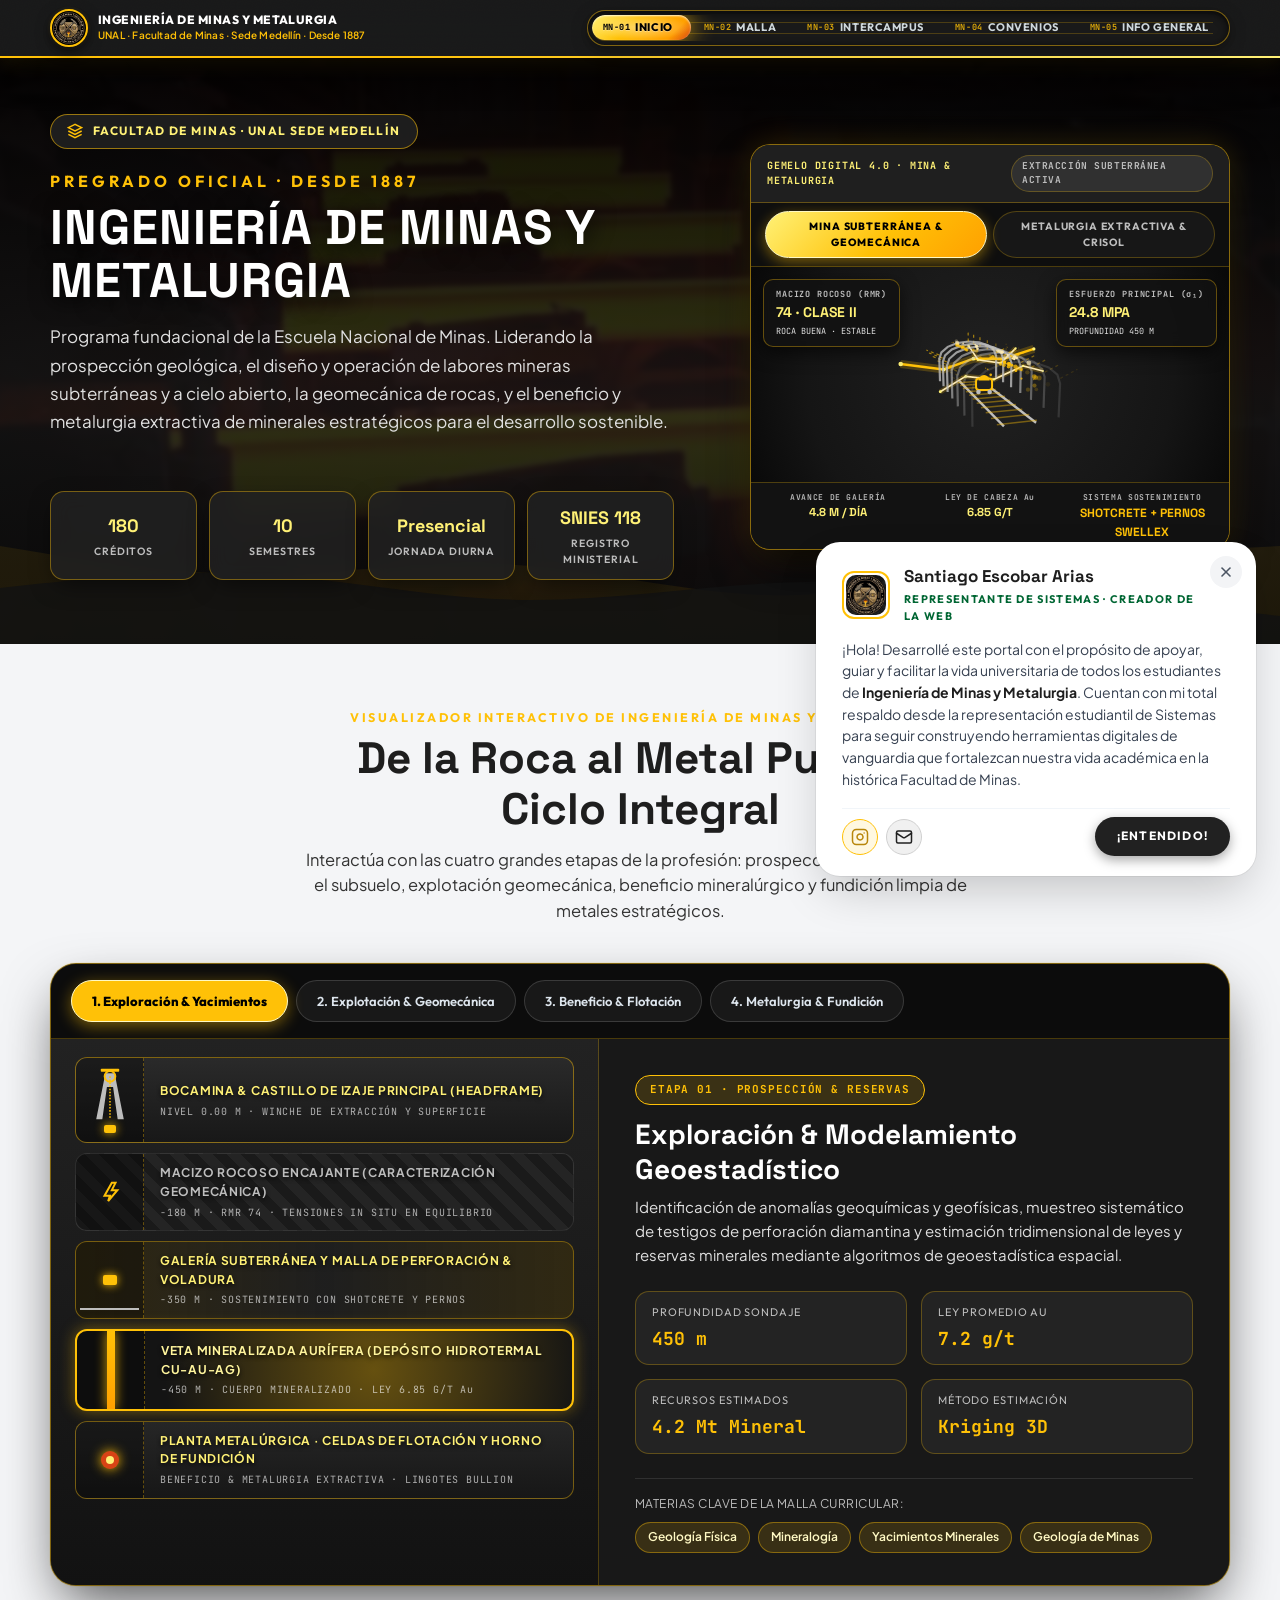
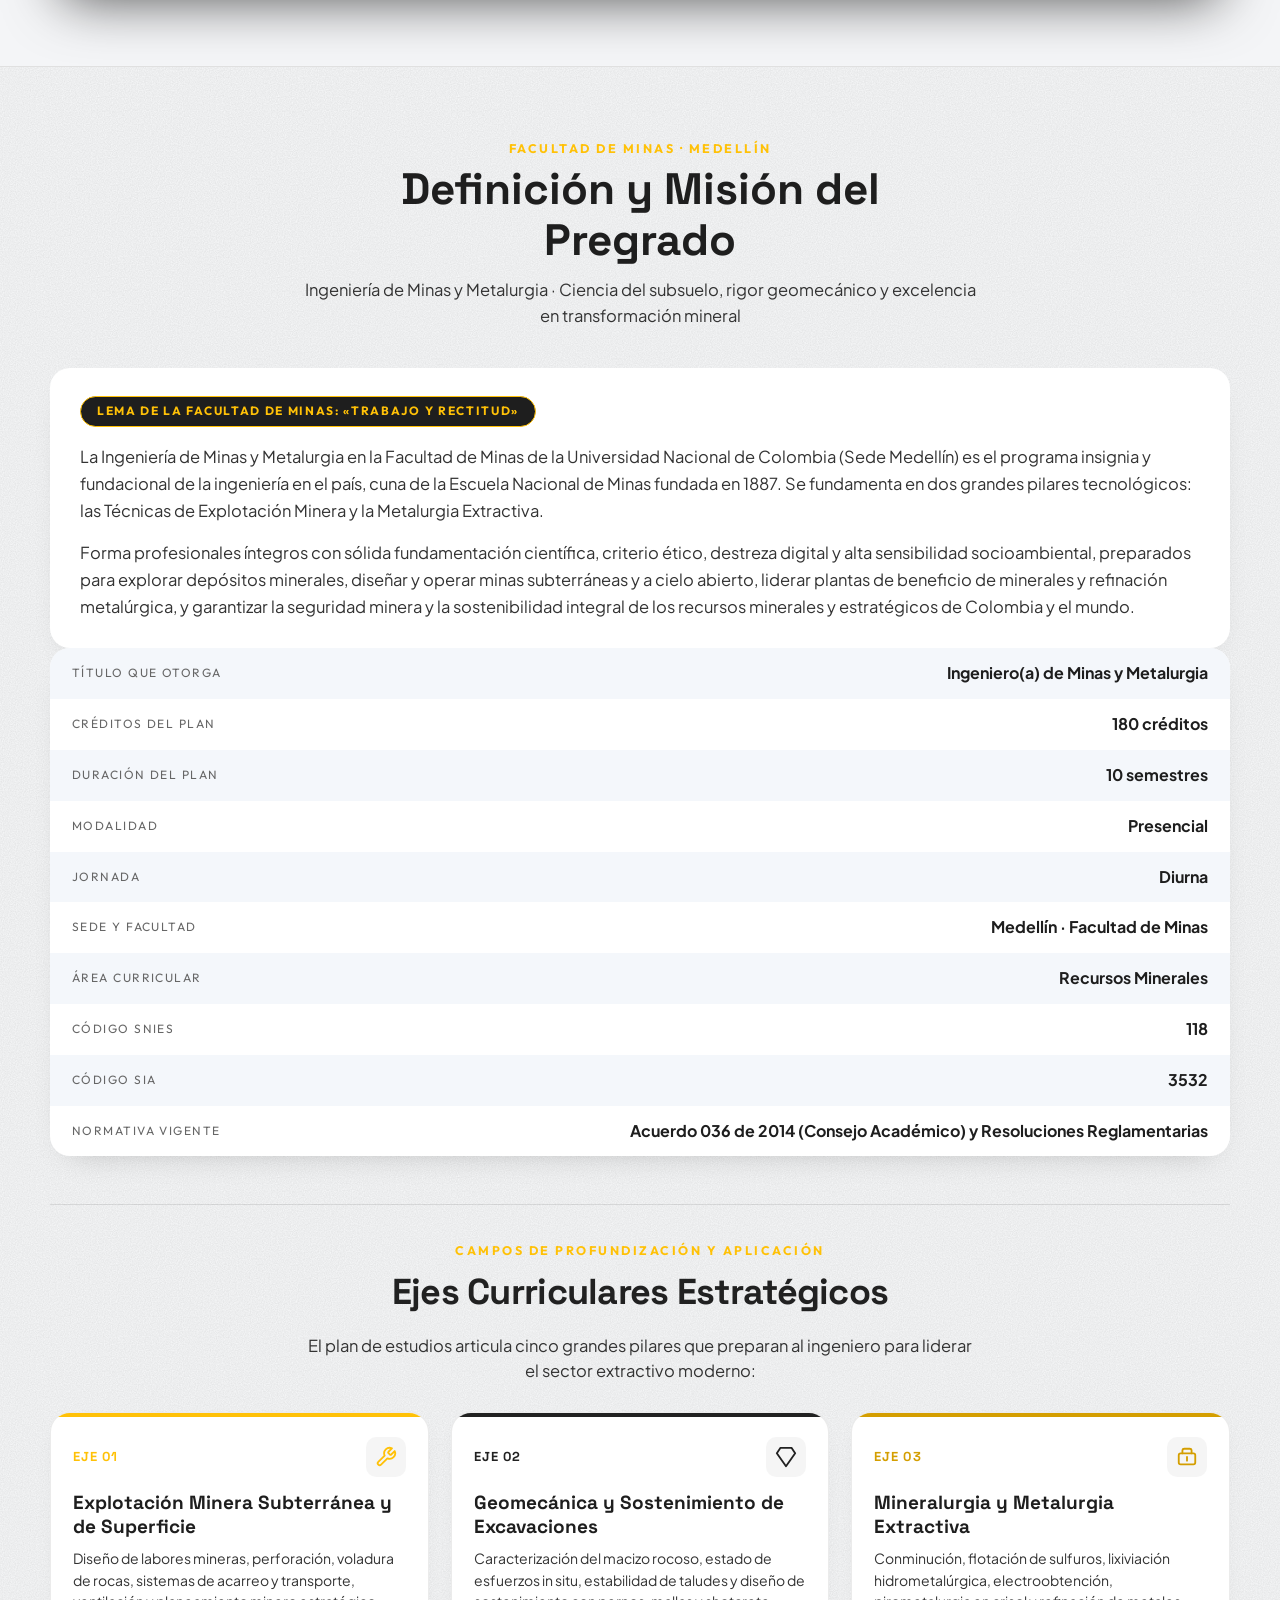
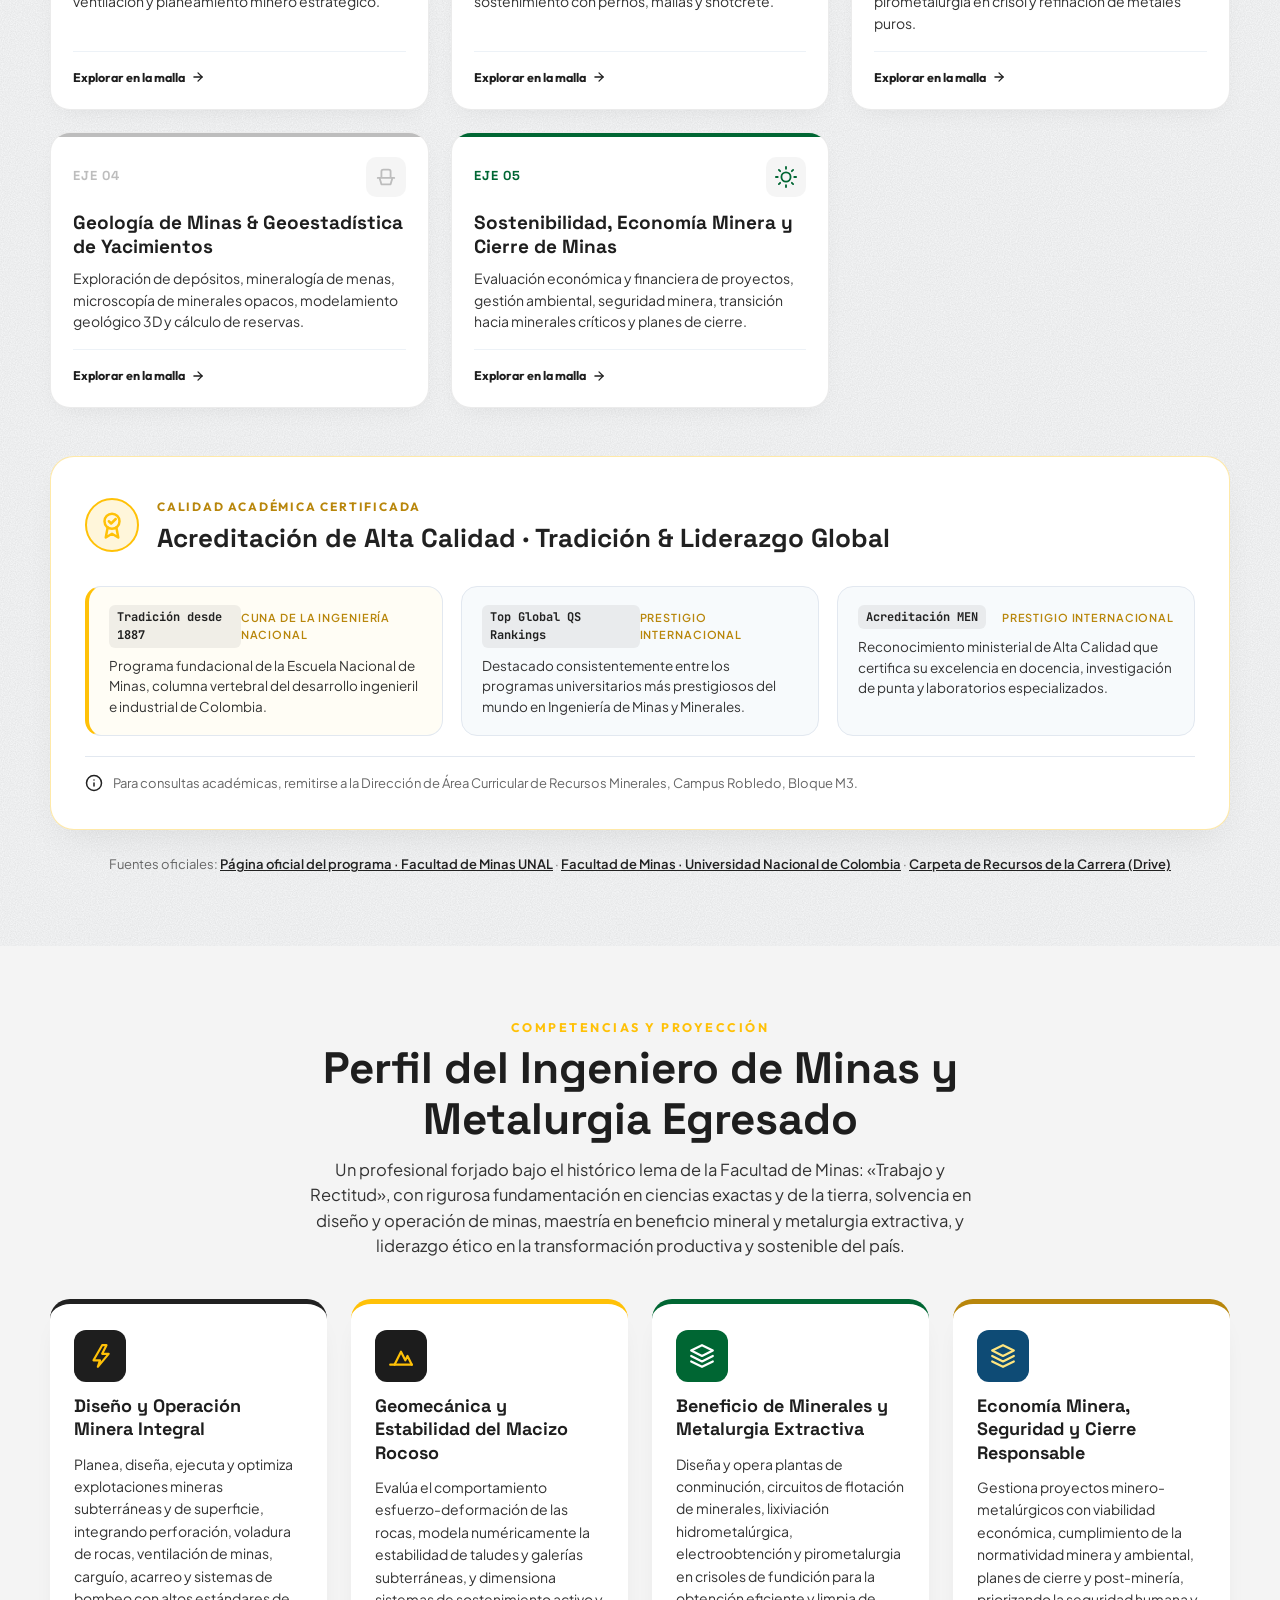
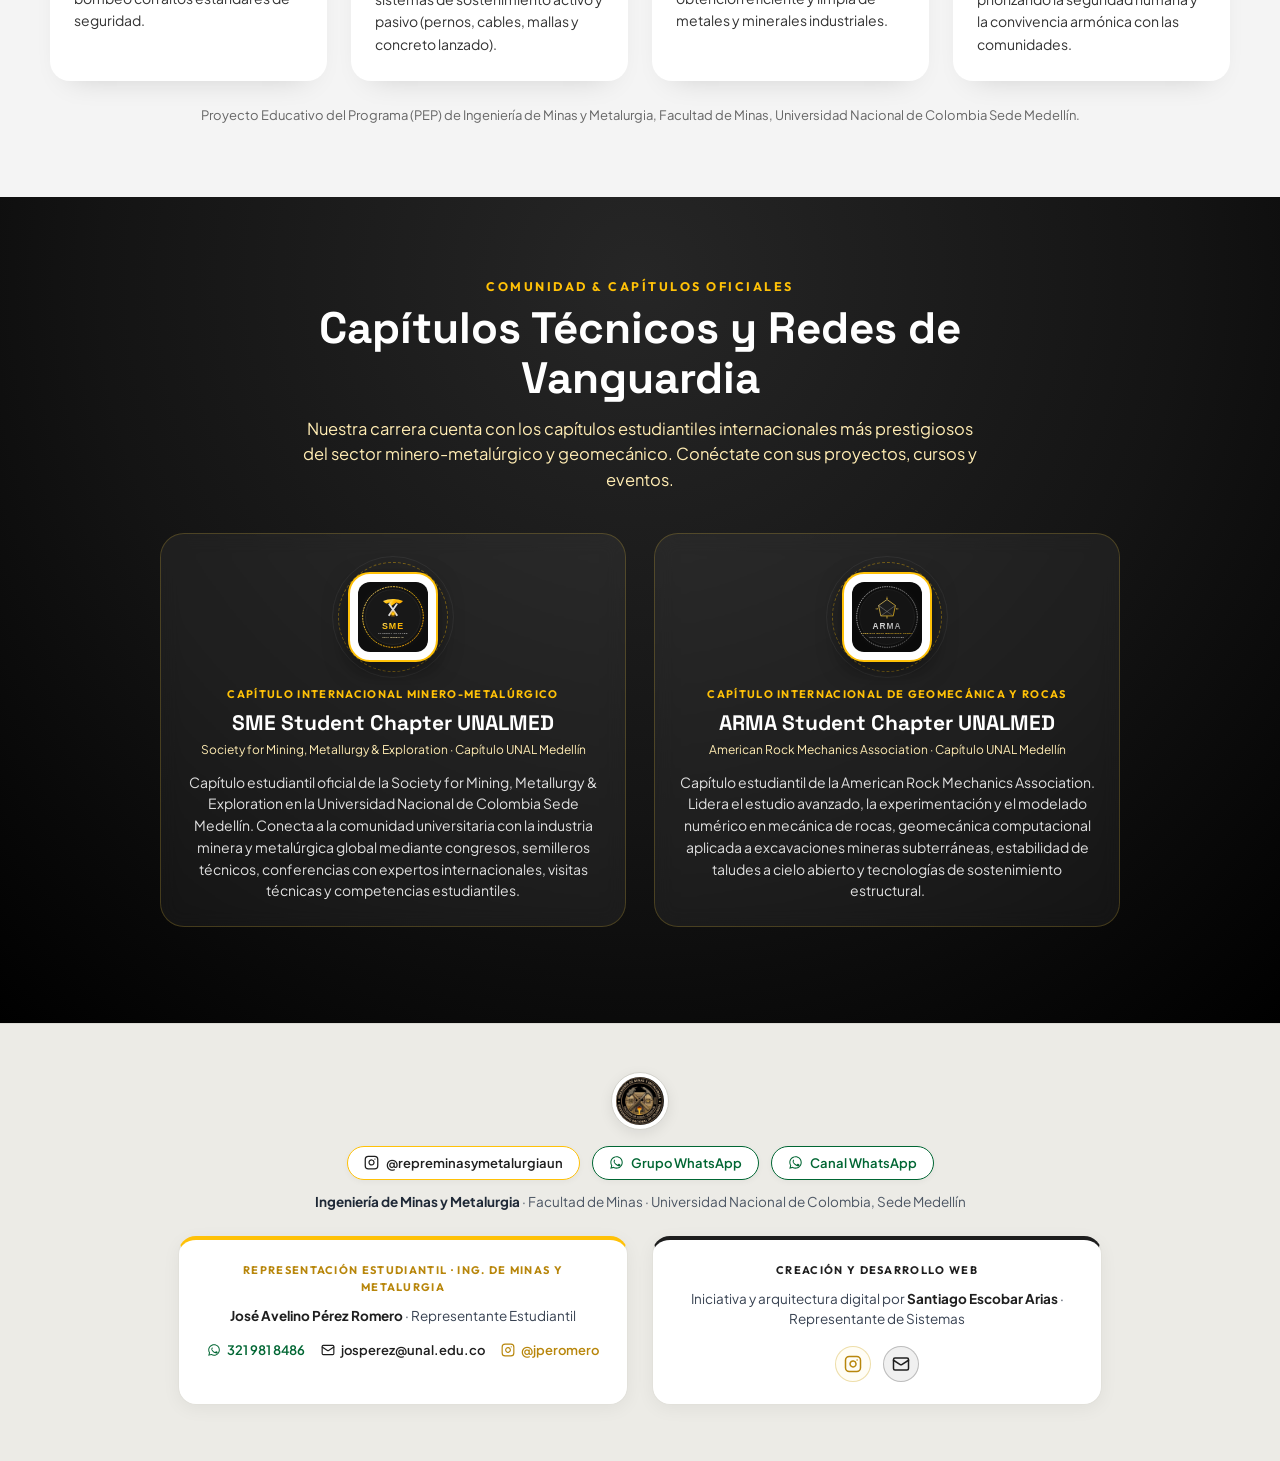
==== commit dadc677e: "Ajustes responsive" ====
--- a/index.html
+++ b/index.html
@@ -90,7 +90,7 @@
         </p>
 
         <!-- DATOS CLAVE DEL PROGRAMA EN EL HERO -->
-        <ul class="portada__cifras hero-minas__cifras" id="portada-cifras" aria-label="Datos clave del programa"></ul>
+        <ul class="hero-minas__cifras" id="portada-cifras" aria-label="Datos clave del programa"></ul>
       </div>
 
       <!-- COLUMNA DERECHA: GEMELO DIGITAL 4.0 INTERACTIVO -->
--- a/css/base.css
+++ b/css/base.css
@@ -73,7 +73,11 @@
 *, *::before, *::after { box-sizing: border-box; }
 [hidden] { display: none !important; }
 
-html { scroll-behavior: smooth; }
+html {
+  scroll-behavior: smooth;
+  overflow-x: hidden;
+  max-width: 100vw;
+}
 
 body {
   margin: 0;
@@ -81,6 +85,8 @@
   line-height: 1.55;
   color: var(--tinta);
   background: url(../img/textura.svg), var(--papel);
+  overflow-x: hidden;
+  max-width: 100vw;
 }
 
 h1, h2, h3, h4, p { margin: 0; }
@@ -551,14 +557,14 @@
   display: inline-block;
   font-family: var(--letra-titulo);
   font-weight: 800;
-  font-size: clamp(48px, 9vw, 98px);
-  line-height: 1;
+  font-size: clamp(32px, 8.5vw, 98px);
+  line-height: 1.05;
   letter-spacing: -0.02em;
   text-transform: uppercase;
   color: #ffffff;
   text-shadow: 0 4px 22px rgba(0, 0, 0, 0.9);
 }
-.portada--corta .letras-varsity { font-size: clamp(40px, 7vw, 82px); }
+.portada--corta .letras-varsity { font-size: clamp(28px, 7vw, 82px); }
 .letras-varsity--sub {
   display: block;
   margin-top: 4px;
@@ -1290,39 +1296,56 @@
 
 @media (max-width: 980px) {
   .barra__contenido {
-    min-height: 58px;
+    min-height: 56px;
     padding-block: 8px;
+    position: relative;
+  }
+  .barra__marca {
+    max-width: calc(100% - 95px);
+  }
+  .barra__carrera-nombre {
+    font-size: 11px;
+    white-space: normal;
+    line-height: 1.15;
+  }
+  .barra__carrera-facultad {
+    font-size: 9.5px;
+    white-space: nowrap;
+    overflow: hidden;
+    text-overflow: ellipsis;
+    max-width: 220px;
   }
   .barra__boton-menu {
     display: inline-flex;
     flex-shrink: 0;
   }
-  .nav-manifold {
+  .nav-minero {
     display: none;
     position: absolute;
     top: 100%;
     left: 0;
     right: 0;
-    background: rgba(6, 17, 33, 0.98);
+    background: rgba(18, 18, 18, 0.98);
     backdrop-filter: blur(20px);
     -webkit-backdrop-filter: blur(20px);
     border-radius: 0;
     border: none;
-    border-bottom: 3.5px solid var(--dorado-ambar);
+    border-bottom: 3.5px solid var(--oro-minero);
     box-shadow: 0 16px 36px -6px rgba(0, 0, 0, .85);
     padding: 16px;
     flex-direction: column;
     max-height: calc(100vh - 65px);
     overflow-y: auto;
-  }
-  .barra.is-menu-abierto .nav-manifold {
+    z-index: 100;
+  }
+  .barra.is-menu-abierto .nav-minero {
     display: flex;
     animation: menuDesplegar .2s ease-out;
   }
-  .nav-manifold__tuberia {
-    display: none;
-  }
-  .nav-manifold__estaciones {
+  .nav-minero__riel {
+    display: none !important;
+  }
+  .nav-minero__estaciones {
     flex-direction: column;
     width: 100%;
     gap: 8px;
@@ -1333,14 +1356,18 @@
     padding: 12px 18px;
     border-radius: 12px;
     background: rgba(255, 255, 255, 0.05);
-    border: 1px solid rgba(212, 175, 55, 0.2);
+    border: 1px solid rgba(255, 193, 7, 0.25);
     color: #fff;
+    font-size: 13px;
   }
   .nav-estacion.is-activa {
-    background: var(--dorado-ambar) !important;
-    color: var(--azul-petroleo) !important;
+    background: var(--oro-minero) !important;
+    color: #000000 !important;
     border-color: #FFF3C4;
     font-weight: 800;
+  }
+  .nav-estacion.is-activa .nav-estacion__cod {
+    color: #000000;
   }
 }
 
@@ -1381,18 +1408,20 @@
   }
   .barra__escudo,
   .barra__escudo-img {
-    width: 38px;
-    height: 38px;
-  }
-  .barra__texto {
-    font-size: 12px;
-    letter-spacing: .04em;
-  }
-  .barra__texto small {
-    font-size: 10.5px;
+    width: 34px;
+    height: 34px;
+  }
+  .barra__carrera-nombre {
+    font-size: 10px;
+    line-height: 1.15;
+    max-width: 165px;
+  }
+  .barra__carrera-facultad {
+    display: none;
   }
   .barra__boton-menu {
-    padding: 7px 11px;
+    padding: 6px 10px;
     font-size: 11px;
-  }
-}
+    gap: 6px;
+  }
+}
--- a/css/inicio.css
+++ b/css/inicio.css
@@ -134,7 +134,7 @@
 /* Grilla de cifras clave directamente en el Hero */
 .hero-minas__cifras,
 .hero-petroleos__cifras {
-  margin: 0;
+  margin: 28px 0 0;
   padding: 0;
   display: grid;
   grid-template-columns: repeat(4, 1fr);
@@ -1368,15 +1368,15 @@
 
 .grupo-nodo__subtitulo {
   font-size: 12px;
-  color: #A9C2DC;
+  color: var(--dorado-suave, #FFECB3);
   margin-bottom: 12px;
 }
 
 .grupo-nodo__desc {
   font-size: 14px;
   line-height: 1.55;
-  color: #D3E0EE;
-  margin-bottom: 18px;
+  color: #E0E0E0;
+  margin-bottom: 0;
   flex-grow: 1;
 }
 
@@ -1413,22 +1413,35 @@
 /* ---------- Responsive ---------- */
 
 @media (max-width: 980px) {
+  .hero-minas,
   .hero-petroleos {
-    padding: 40px 0 50px;
-  }
+    padding: 36px 0 44px;
+  }
+  .hero-minas__grid,
   .hero-petroleos__grid {
     grid-template-columns: 1fr;
     gap: 32px;
   }
+  .hero-minas__cifras,
   .hero-petroleos__cifras {
     grid-template-columns: repeat(2, 1fr);
+    gap: 12px;
+  }
+  .hero-minas__cifras li,
+  .hero-petroleos__cifras li {
+    min-width: 0;
+    padding: 12px 10px;
+  }
+  .digital-twin-console {
+    max-width: 100%;
+    margin-inline: auto;
   }
   .simulador-grid {
     grid-template-columns: 1fr;
   }
   .simulador-visual {
     border-right: none;
-    border-bottom: 1px solid rgba(212, 175, 55, 0.2);
+    border-bottom: 1px solid rgba(255, 193, 7, 0.2);
   }
   .programa__rejilla {
     grid-template-columns: 1fr;
@@ -1436,14 +1449,26 @@
   .grupos__grid-nodos {
     grid-template-columns: 1fr;
   }
+  .grupo-nodo__hover-pill {
+    opacity: 1;
+    transform: translateY(0);
+  }
 }
 
 @media (max-width: 600px) {
+  .hero-minas__cifras,
   .hero-petroleos__cifras {
-    grid-template-columns: 1fr;
-  }
-  .petro-rig-card__footer {
-    grid-template-columns: 1fr;
+    grid-template-columns: repeat(2, 1fr);
+    gap: 8px;
+  }
+  .hero-minas__cifras li,
+  .hero-petroleos__cifras li {
+    padding: 10px 8px;
+    font-size: 15px;
+  }
+  .hero-minas__cifras li small,
+  .hero-petroleos__cifras li small {
+    font-size: 9.5px;
   }
   .simulador-telemetria {
     grid-template-columns: 1fr;
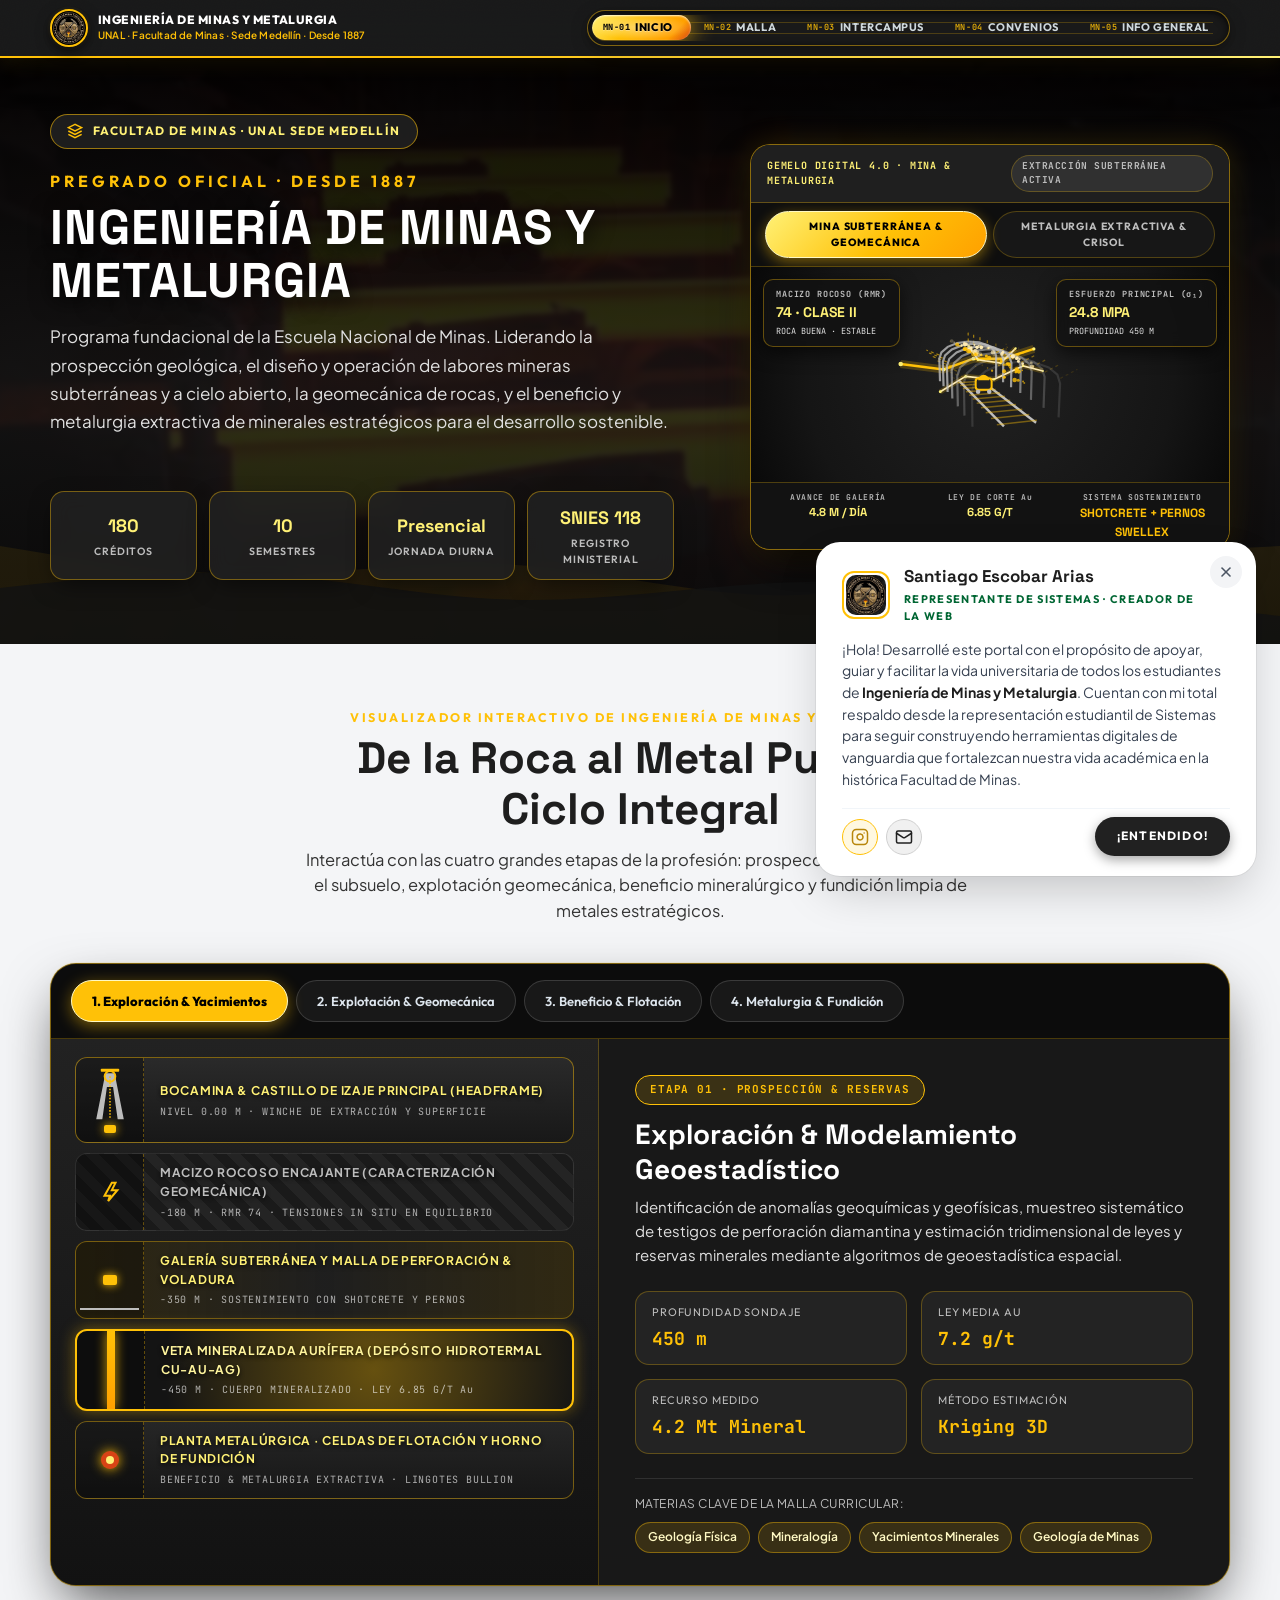
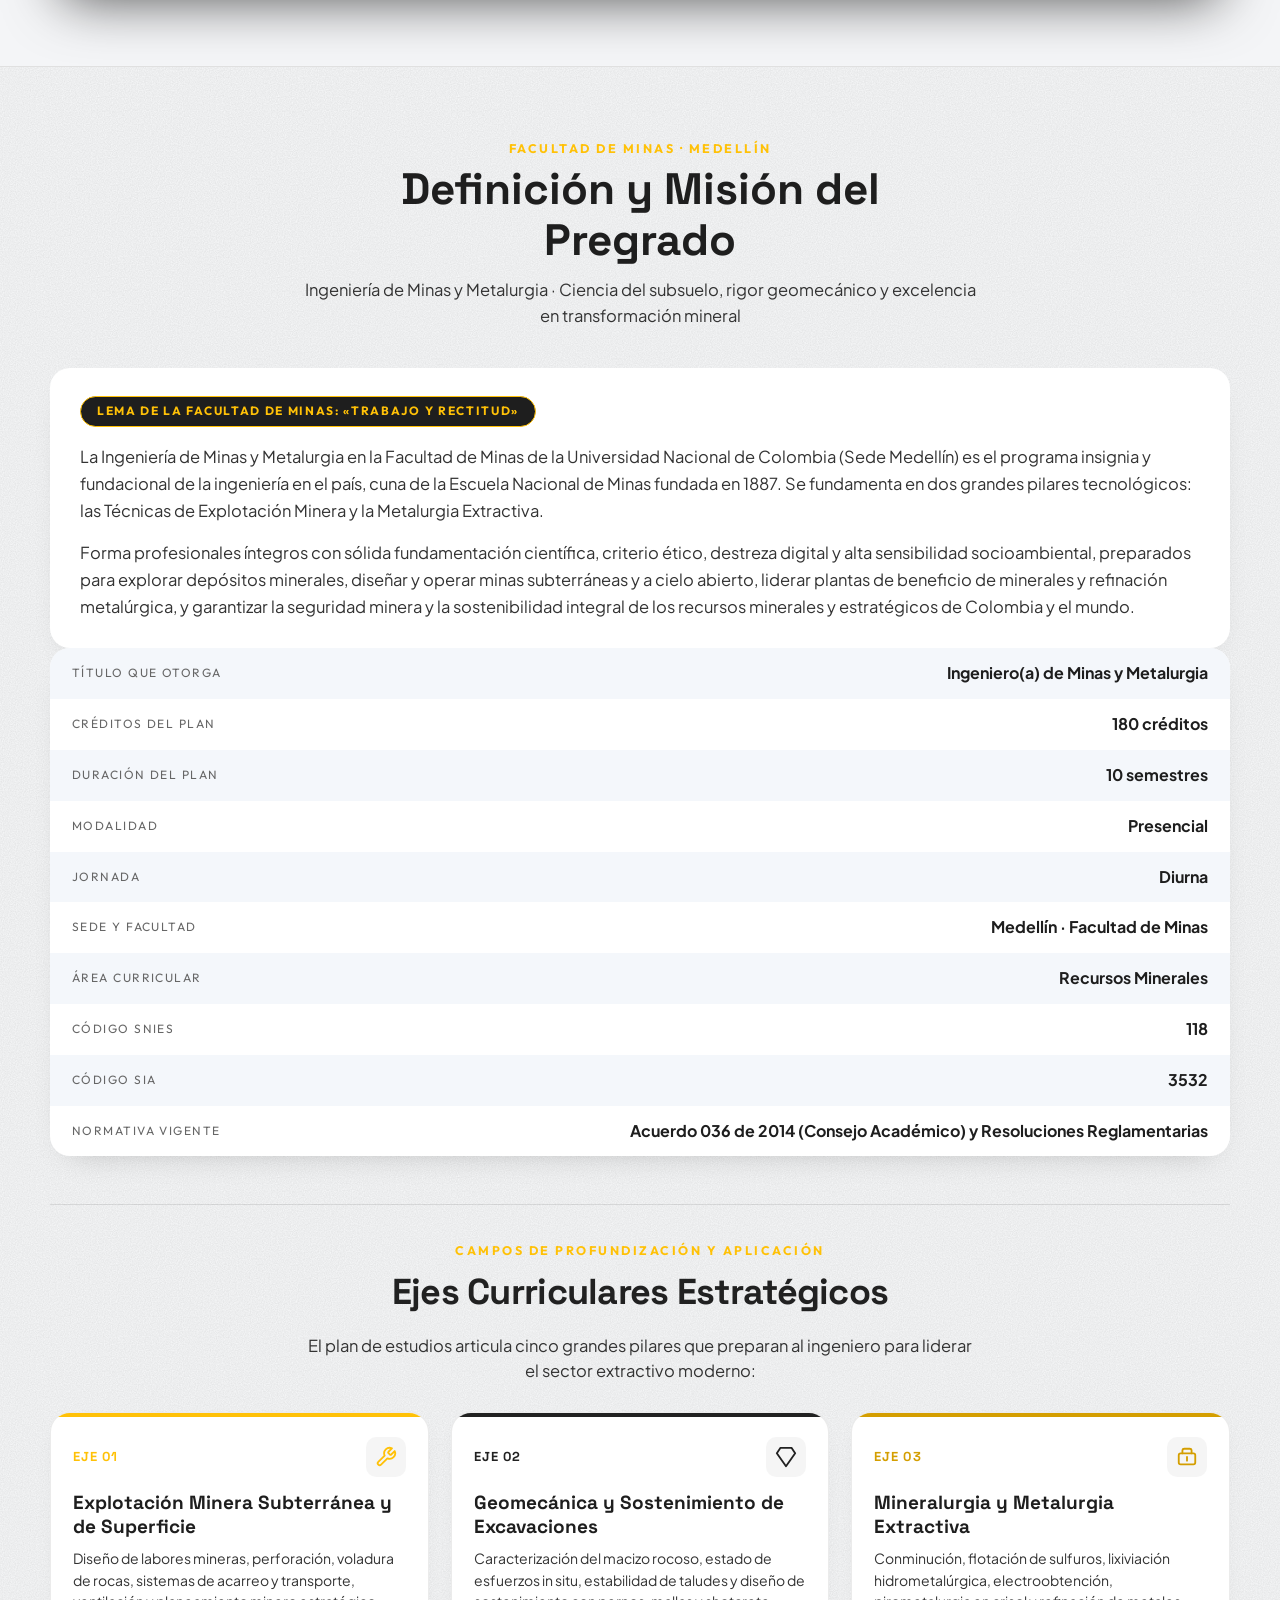
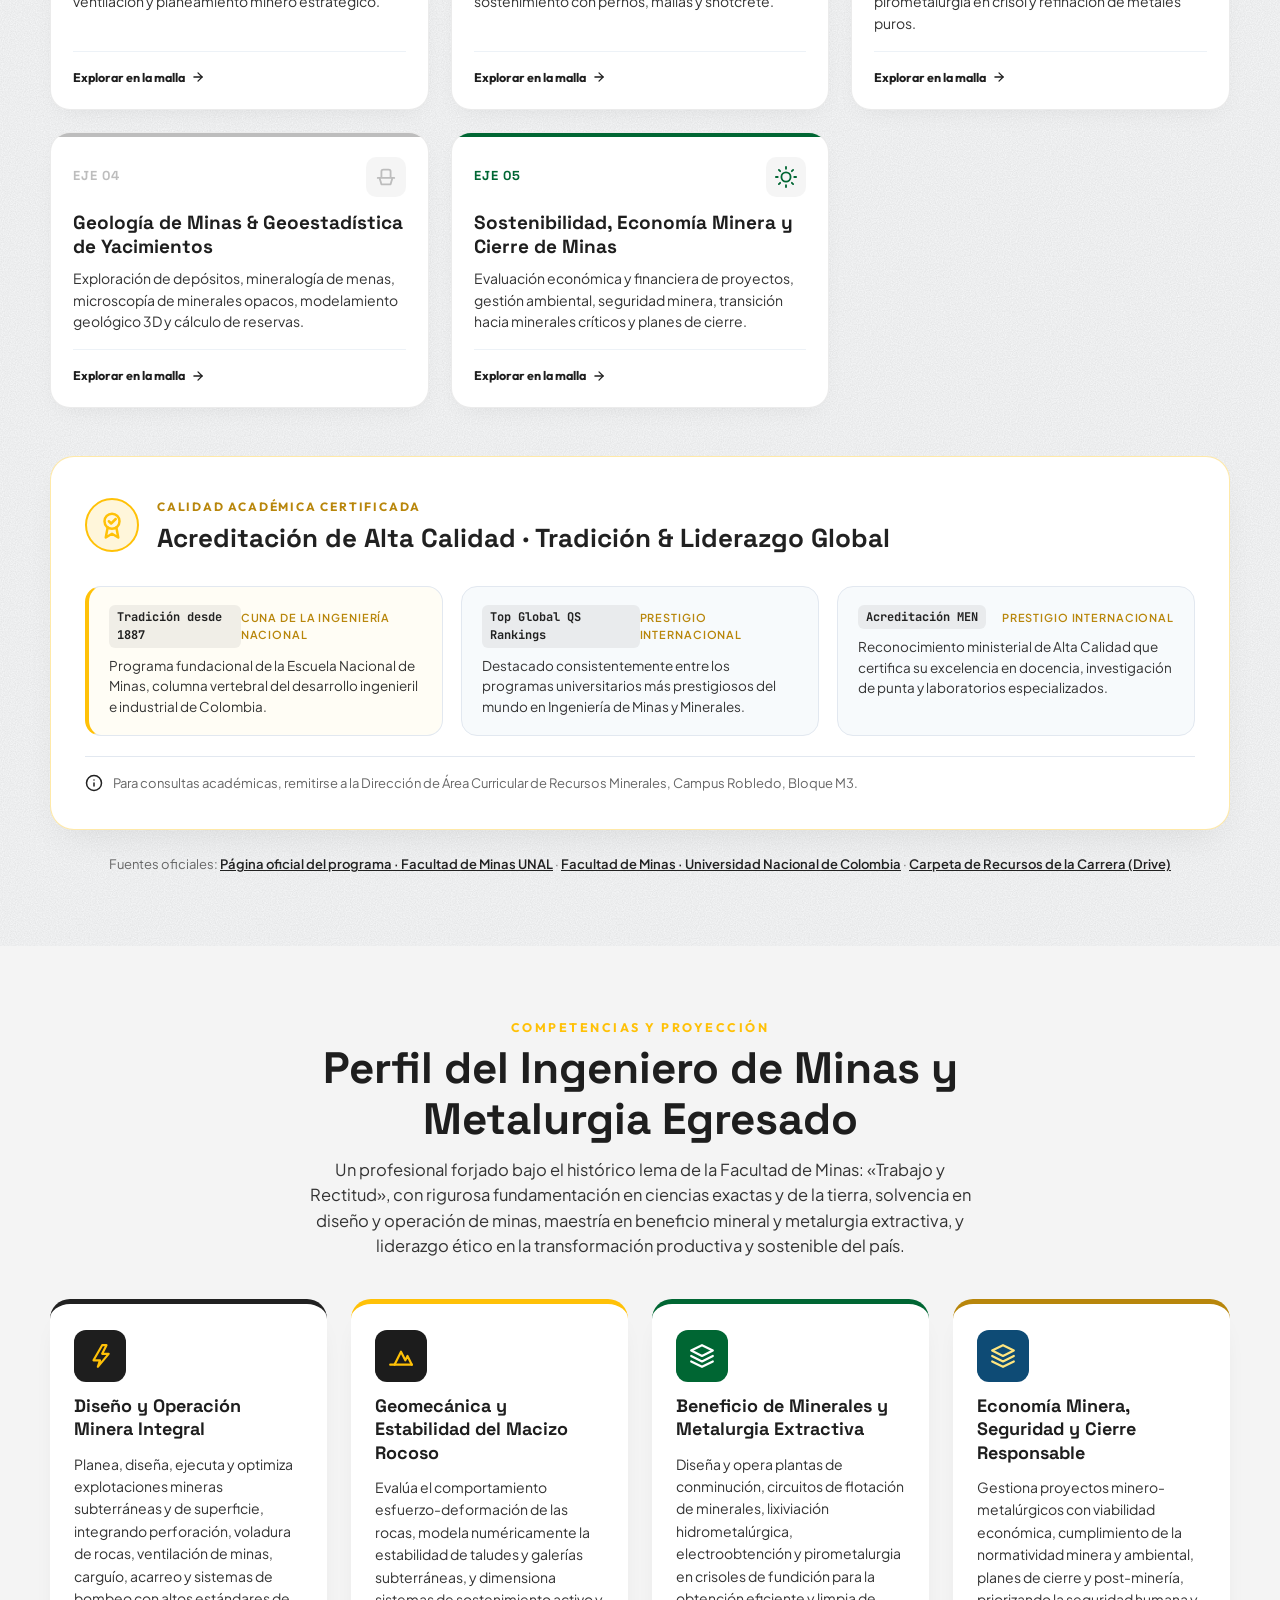
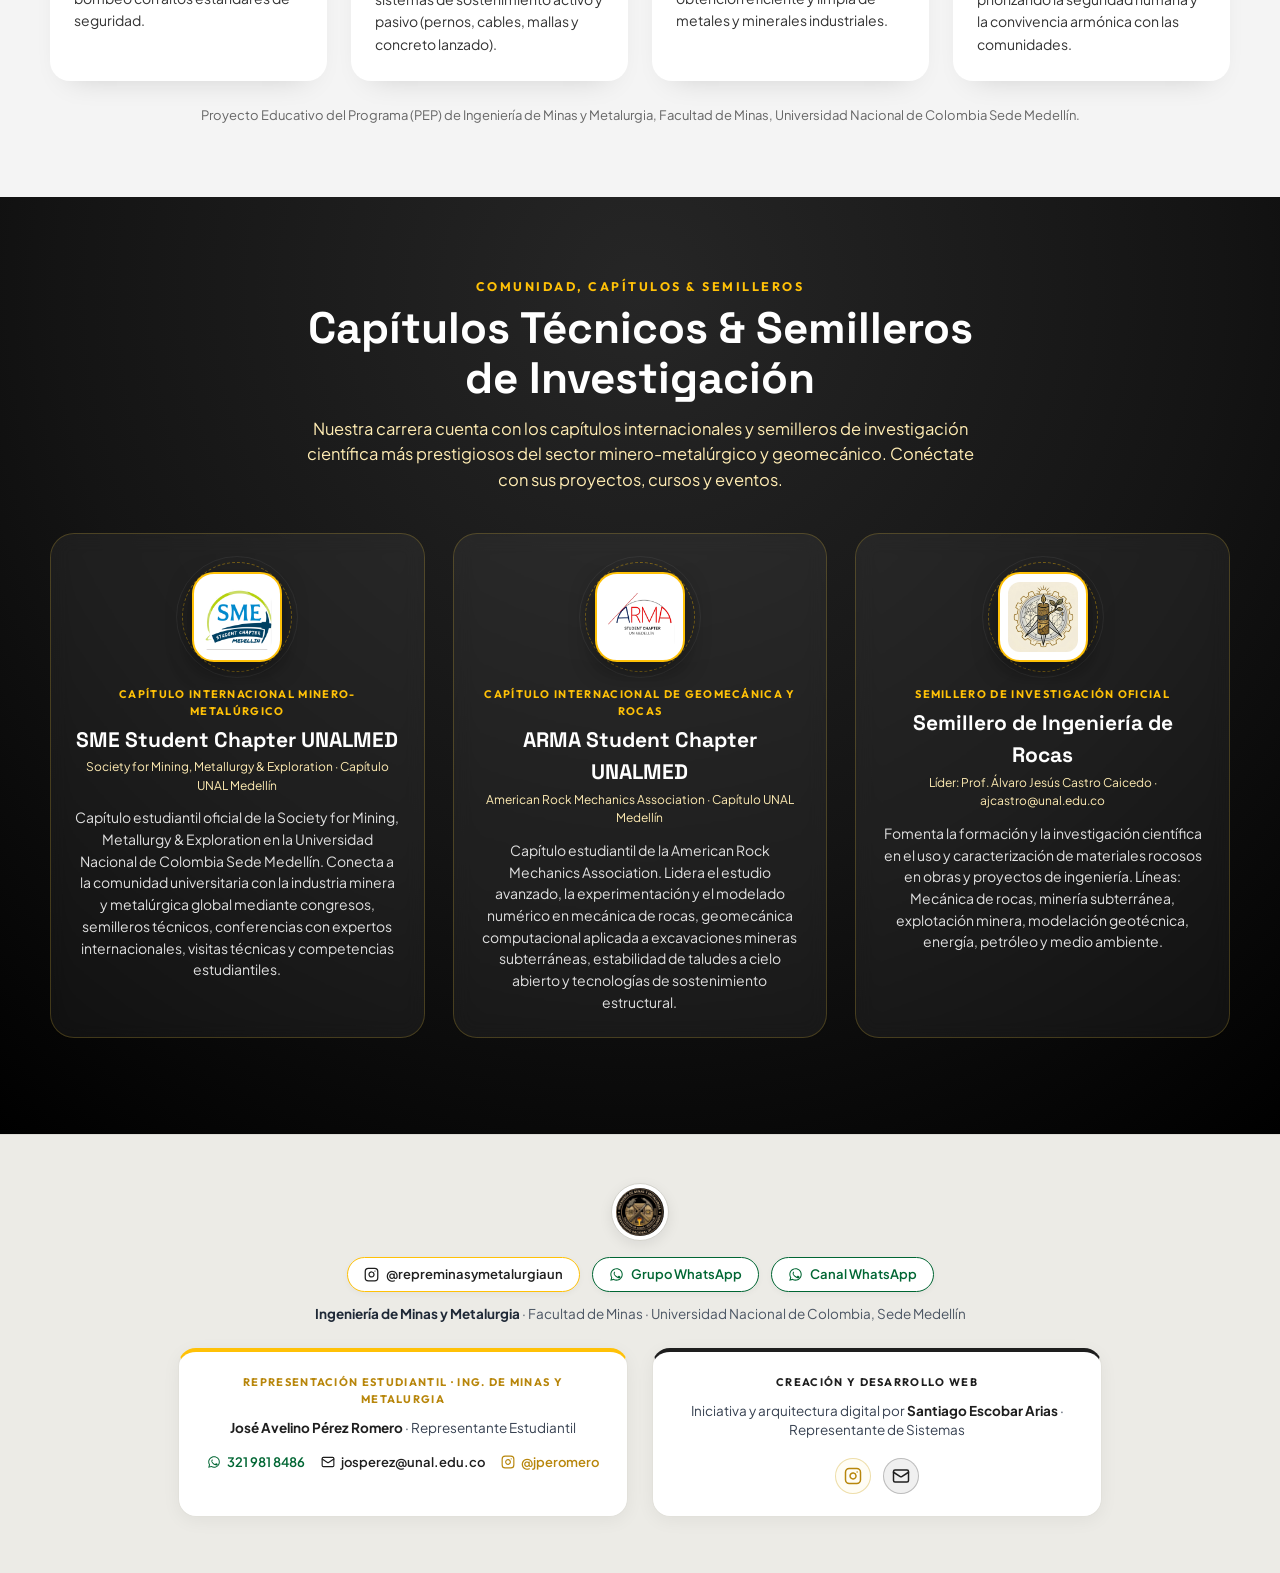
==== commit f6cb9cc6: "Actualización semilleros" ====
--- a/index.html
+++ b/index.html
@@ -143,7 +143,7 @@
               <span class="metric-val" id="dt-met1">4.8 M / DÍA</span>
             </div>
             <div class="console-metric">
-              <span class="metric-label" id="dt-m2-lbl">LEY DE CABEZA Au</span>
+              <span class="metric-label" id="dt-m2-lbl">LEY DE CORTE Au</span>
               <span class="metric-val" id="dt-met2">6.85 G/T</span>
             </div>
             <div class="console-metric console-metric--highlight">
@@ -267,11 +267,11 @@
                 <span class="telemetria-card__valor" id="sim-prof">450 m</span>
               </div>
               <div class="telemetria-card">
-                <span class="telemetria-card__label" id="card-lbl-2">Ley Promedio Au</span>
+                <span class="telemetria-card__label" id="card-lbl-2">Ley Media Au</span>
                 <span class="telemetria-card__valor" id="sim-presion">7.2 g/t</span>
               </div>
               <div class="telemetria-card">
-                <span class="telemetria-card__label" id="card-lbl-3">Recursos Estimados</span>
+                <span class="telemetria-card__label" id="card-lbl-3">Recurso Medido</span>
                 <span class="telemetria-card__valor" id="sim-caudal">4.2 Mt Mineral</span>
               </div>
               <div class="telemetria-card">
--- a/css/inicio.css
+++ b/css/inicio.css
@@ -1212,11 +1212,11 @@
 
 .grupos__grid-nodos {
   list-style: none;
-  max-width: 960px;
+  max-width: 1200px;
   margin: 0 auto;
   padding: 0;
   display: grid;
-  grid-template-columns: repeat(auto-fit, minmax(380px, 1fr));
+  grid-template-columns: repeat(auto-fit, minmax(320px, 1fr));
   gap: 32px 28px;
 }
 
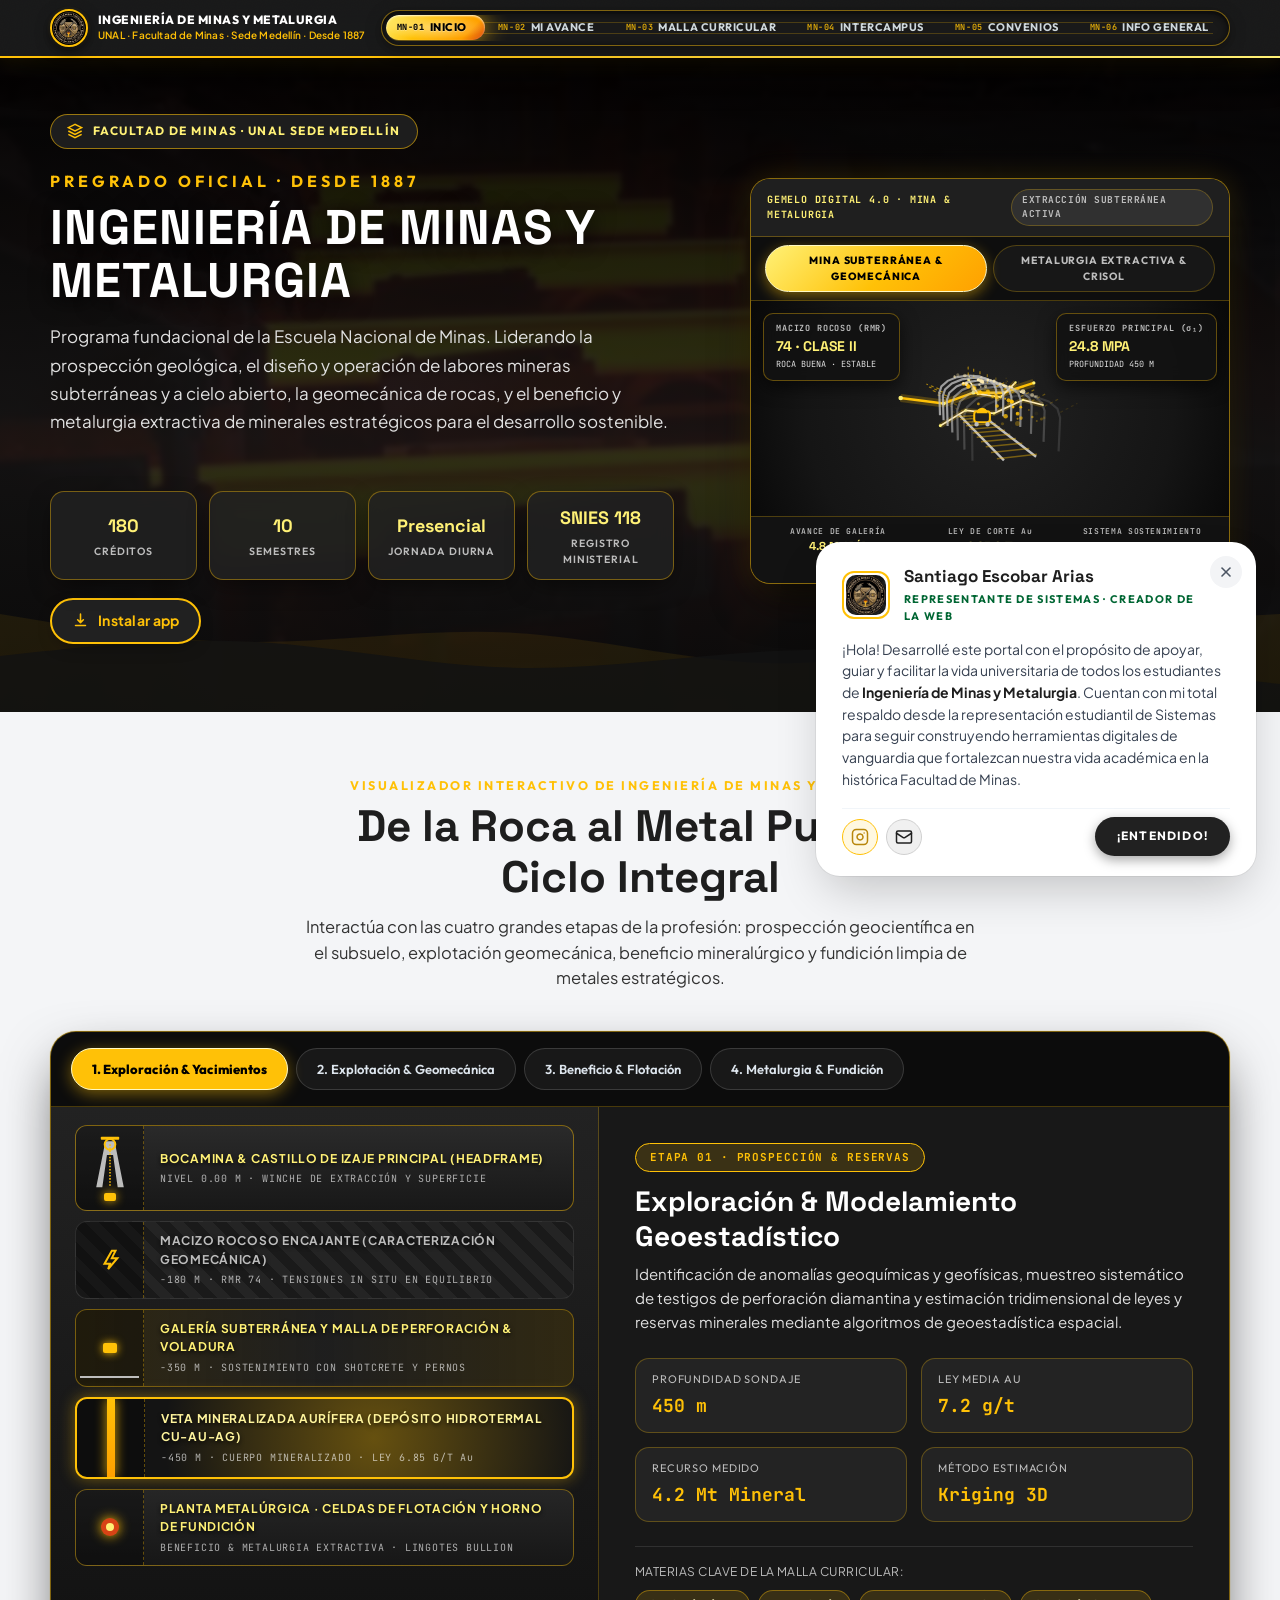
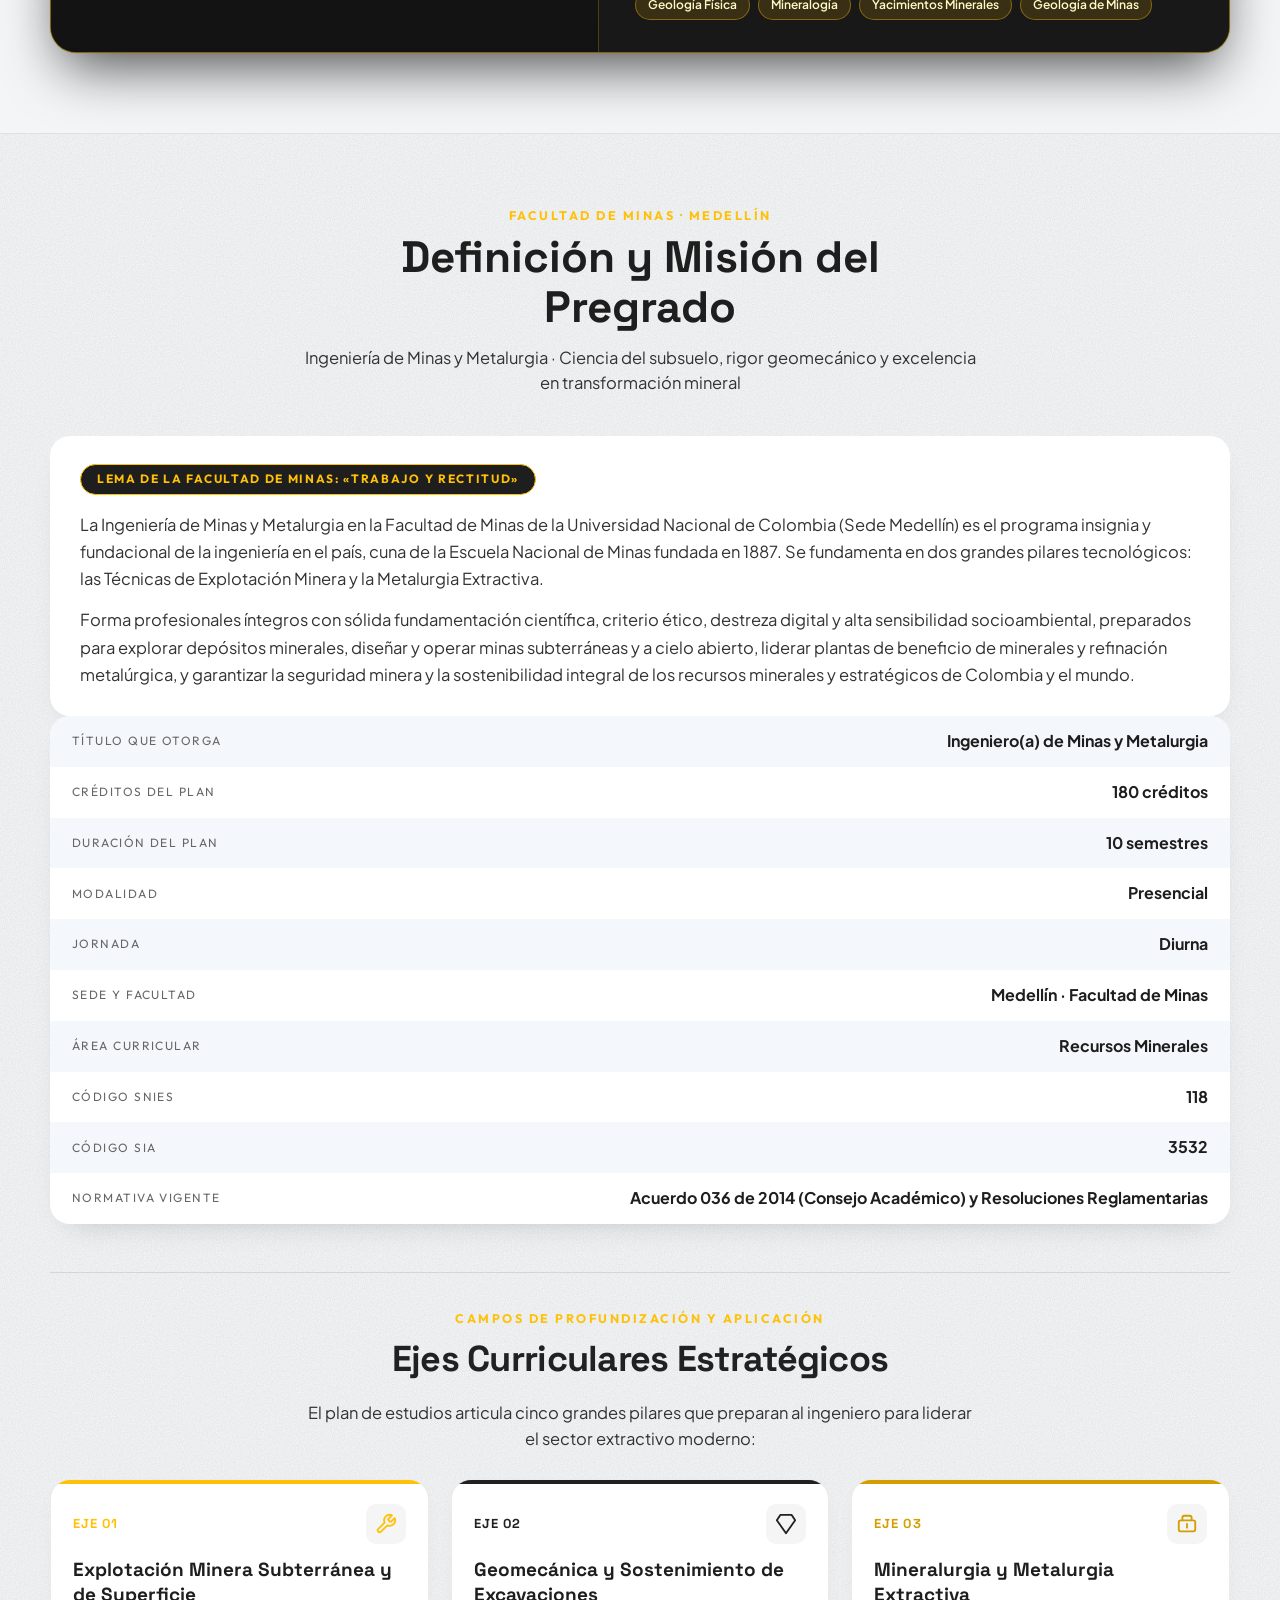
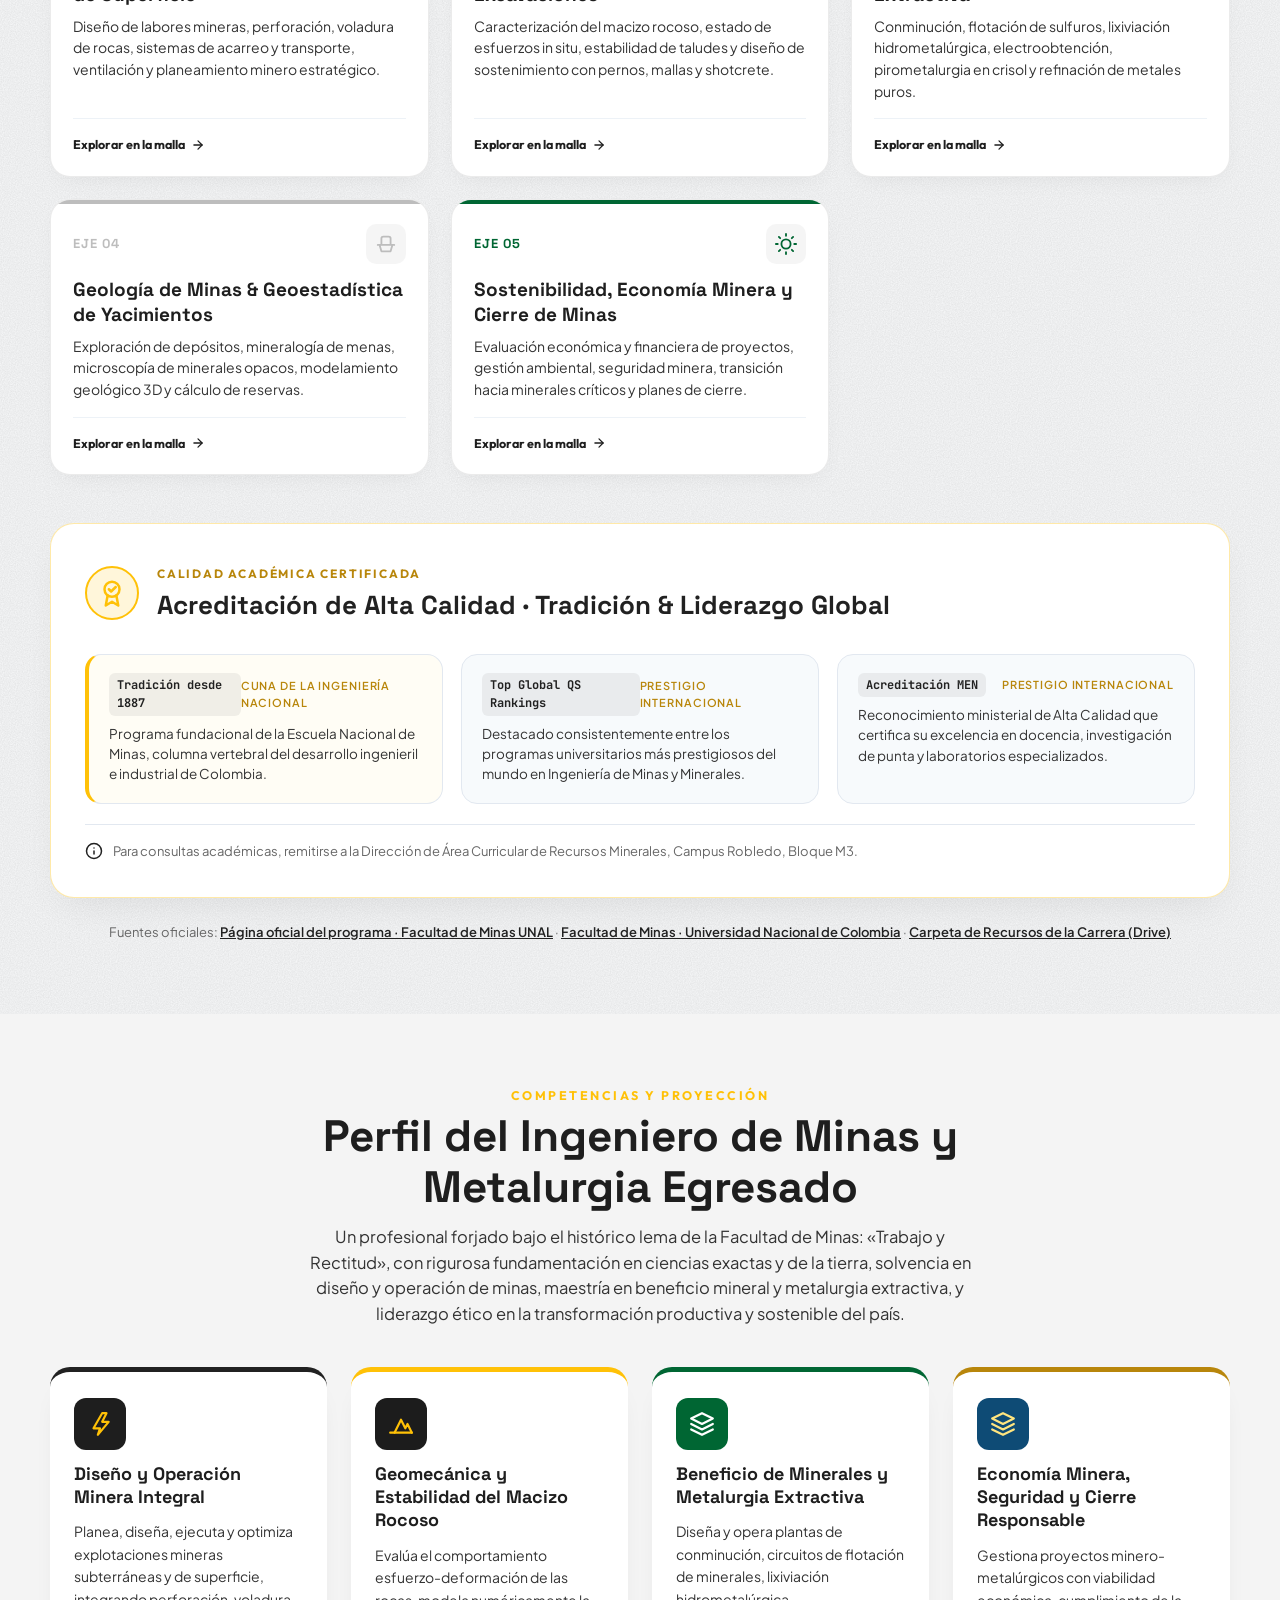
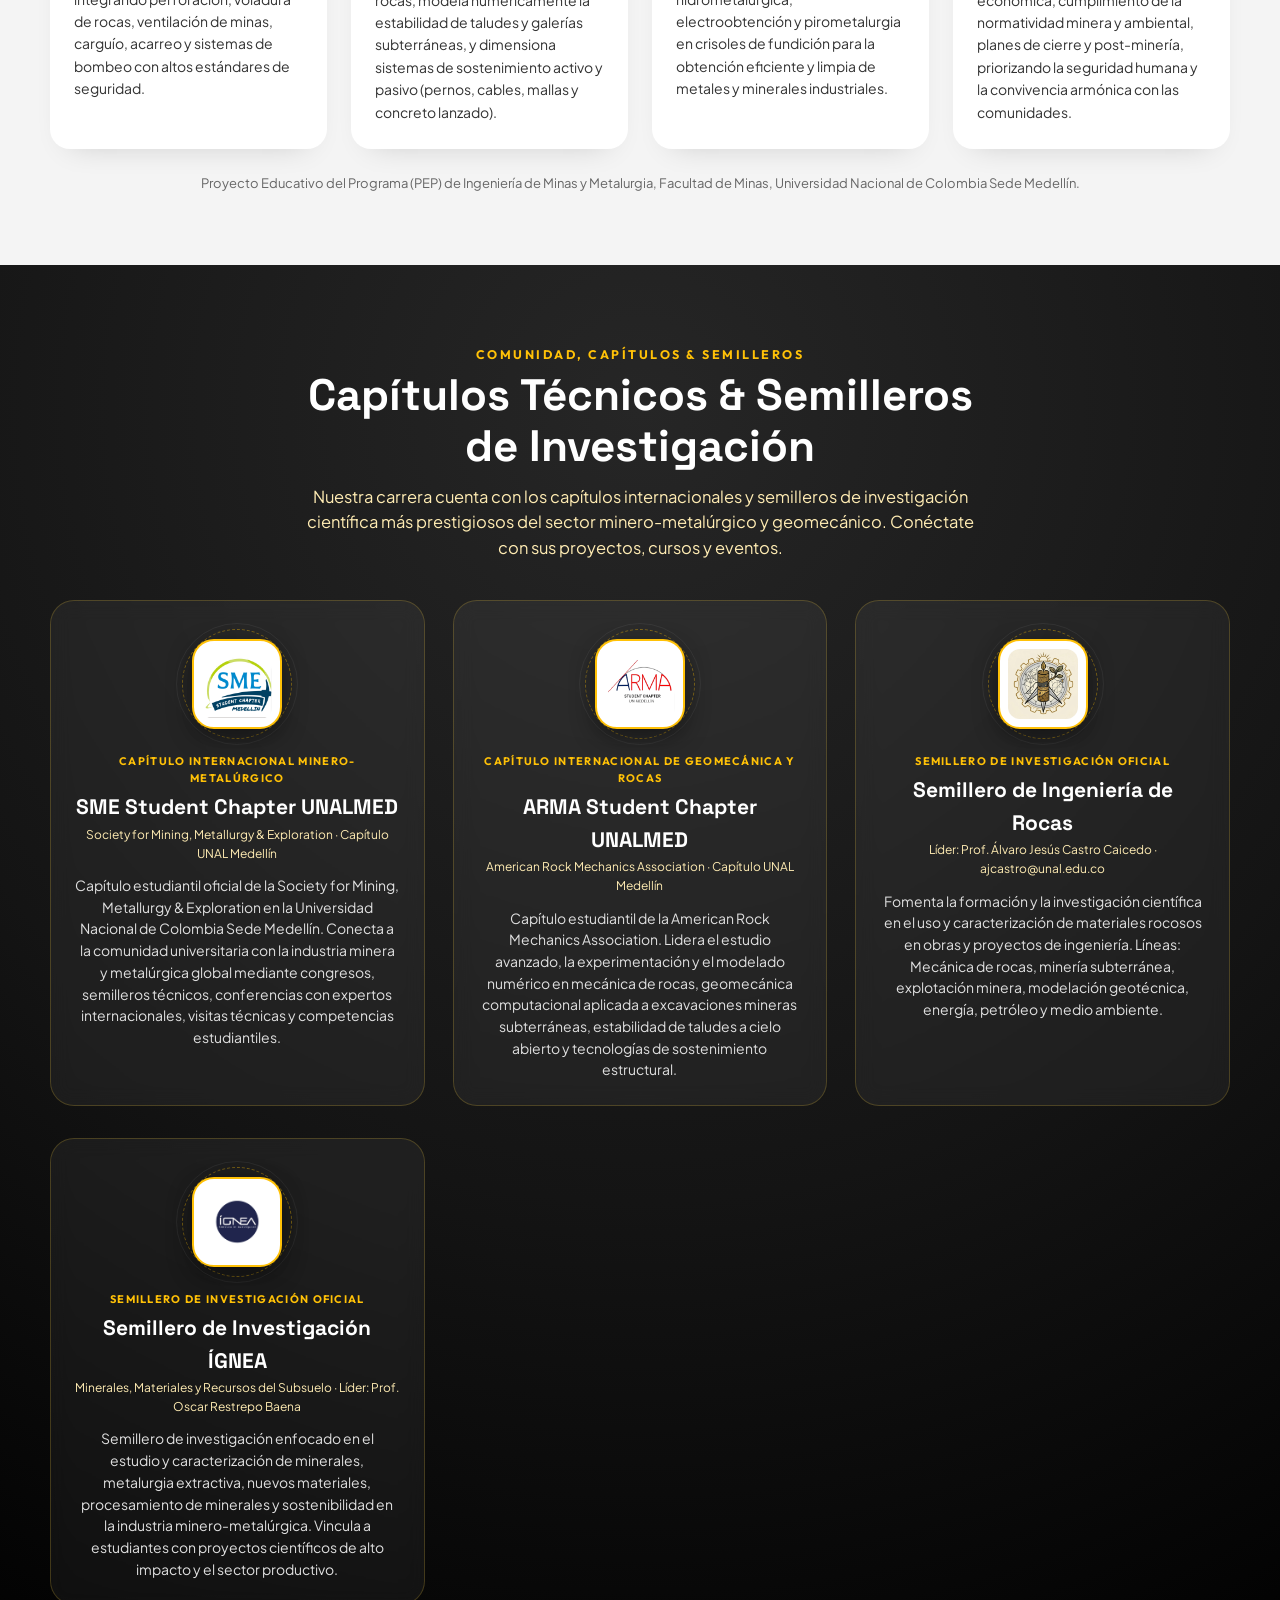
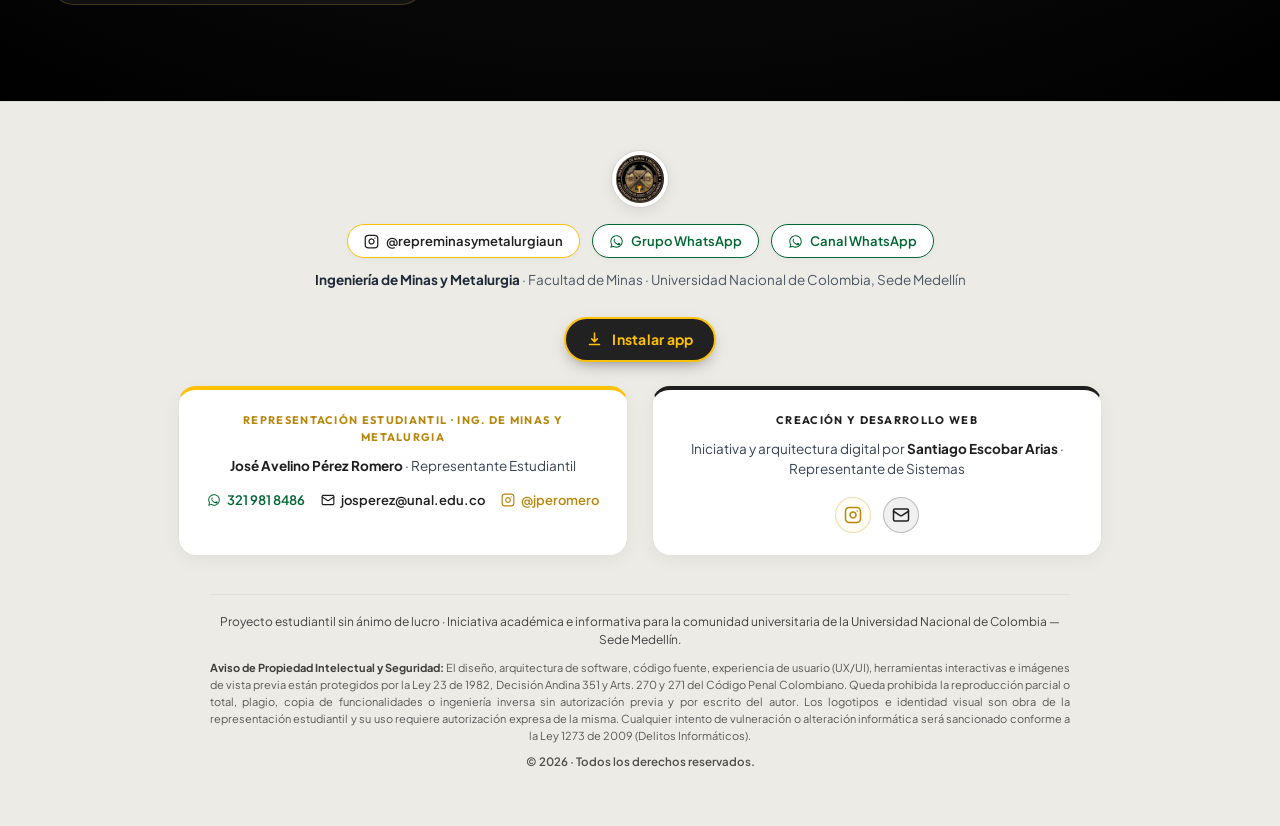
==== commit 12e3a09e: "boton descargar" ====
--- a/index.html
+++ b/index.html
@@ -51,6 +51,11 @@
   <title>Ingeniería de Minas y Metalurgia · UNAL Medellín</title>
   <meta name="description" content="Portal oficial de Ingeniería de Minas y Metalurgia de la Facultad de Minas, Universidad Nacional de Colombia Sede Medellín: información del programa, malla curricular interactiva (180 créditos), capítulos estudiantiles (SME, ARMA), gemelo digital 4.0 de mina y planta metalúrgica, recursos de estudio y guía estudiantil.">
   <link rel="icon" type="image/png" href="img/logo-minas.png">
+  <link rel="manifest" href="manifest.webmanifest">
+  <meta name="theme-color" content="#181818">
+  <link rel="apple-touch-icon" href="img/app/apple-touch-icon.png">
+  <meta name="apple-mobile-web-app-capable" content="yes">
+  <meta name="apple-mobile-web-app-title" content="Minas UNAL">
   <link rel="preconnect" href="https://fonts.googleapis.com">
   <link rel="preconnect" href="https://fonts.gstatic.com" crossorigin>
   <link rel="stylesheet" href="https://fonts.googleapis.com/css2?family=Space+Grotesk:wght@500;600;700&family=Outfit:wght@400;500;600;700;800;900&family=Plus+Jakarta+Sans:ital,wght@0,400;0,500;0,600;0,700;0,800;1,400;1,600&family=JetBrains+Mono:wght@500;700&display=swap">
@@ -323,6 +328,7 @@
   <div id="pie"></div>
 
   <script src="js/comun.js"></script>
+  <script src="js/instalar.js"></script>
   <script src="js/inicio.js"></script>
 </body>
 </html>
--- a/css/base.css
+++ b/css/base.css
@@ -1425,3 +1425,86 @@
     gap: 6px;
   }
 }
+
+/* ---------- Pie legal y derechos de autor ---------- */
+
+
+/* ---------- Aviso Legal y Propiedad Intelectual ---------- */
+.pie__legal {
+  display: flex;
+  flex-direction: column;
+  align-items: center;
+  gap: 10px;
+  max-width: 860px;
+  margin: 14px auto 0;
+  padding-top: 18px;
+  border-top: 1px solid var(--linea, rgba(0, 0, 0, 0.12));
+  text-align: center;
+}
+
+.pie__legal-texto {
+  font-family: var(--letra-texto, sans-serif);
+  font-size: 12px;
+  color: var(--tinta-suave, #555555);
+  line-height: 1.5;
+  margin: 0;
+  opacity: 0.92;
+}
+
+.pie__legal-aviso {
+  font-family: var(--letra-texto, sans-serif);
+  font-size: 11px;
+  color: var(--tinta-suave, #666666);
+  line-height: 1.55;
+  margin: 0;
+  opacity: 0.8;
+  text-align: justify;
+  text-align-last: center;
+}
+
+.pie__legal-aviso strong {
+  color: var(--tinta, #222222);
+}
+
+.pie__copyright {
+  font-family: var(--letra-texto, sans-serif);
+  font-size: 11.5px;
+  font-weight: 600;
+  color: var(--tinta-suave, #555555);
+  line-height: 1.4;
+  margin: 0;
+  opacity: 0.85;
+}
+
+/* =========================================================
+   Botón "Instalar app" y su ayuda
+   ========================================================= */
+.instalar-fila { display: flex; justify-content: center; margin-top: 14px; }
+.instalar-fila--portada { justify-content: flex-start; margin: 18px 0 4px; }
+.instalar-btn {
+  display: inline-flex; align-items: center; gap: 9px;
+  padding: 10px 20px; border: 2px solid var(--oro-minero); border-radius: 999px;
+  background: var(--carbon-oscuro); color: var(--oro-minero);
+  font-family: var(--letra-texto); font-size: 14px; font-weight: 700; letter-spacing: .02em;
+  cursor: pointer; transition: background .15s, color .15s, transform .15s, box-shadow .15s;
+  box-shadow: 0 6px 18px -8px rgba(0, 0, 0, .6);
+}
+.instalar-btn svg { width: 17px; height: 17px; flex: none; }
+.instalar-btn:hover, .instalar-btn:focus-visible { background: var(--oro-minero); color: var(--carbon-oscuro); transform: translateY(-1px); }
+.instalar-btn:focus-visible { outline: 3px solid var(--carbon-oscuro); outline-offset: 3px; }
+
+.instalar-dialogo {
+  width: min(92vw, 420px); padding: 22px 24px; border: 2px solid var(--oro-minero); border-radius: 14px;
+  background: var(--carbon-oscuro); color: #e8eef7;
+  box-shadow: 0 30px 80px -20px rgba(0, 0, 0, .7);
+}
+.instalar-dialogo::backdrop { background: rgba(0, 0, 0, .75); backdrop-filter: blur(3px); }
+.instalar-dialogo__etiqueta { margin: 0 0 6px; font-size: 12px; font-weight: 600; letter-spacing: .1em; text-transform: uppercase; color: var(--oro-minero); }
+.instalar-dialogo__titulo { margin: 0 0 12px; font-family: var(--letra-universidad); font-size: 22px; color: #fff; }
+.instalar-dialogo__pasos { margin: 0 0 16px; padding-left: 22px; display: grid; gap: 8px; font-size: 15px; line-height: 1.5; }
+.instalar-dialogo__pasos b { color: #fff; }
+.instalar-dialogo__cerrar {
+  width: 100%; padding: 11px; border: 2px solid var(--oro-minero); border-radius: 999px; background: transparent;
+  color: var(--oro-minero); font-family: var(--letra-texto); font-size: 14px; font-weight: 700; cursor: pointer;
+}
+.instalar-dialogo__cerrar:hover, .instalar-dialogo__cerrar:focus-visible { background: var(--oro-minero); color: var(--carbon-oscuro); }
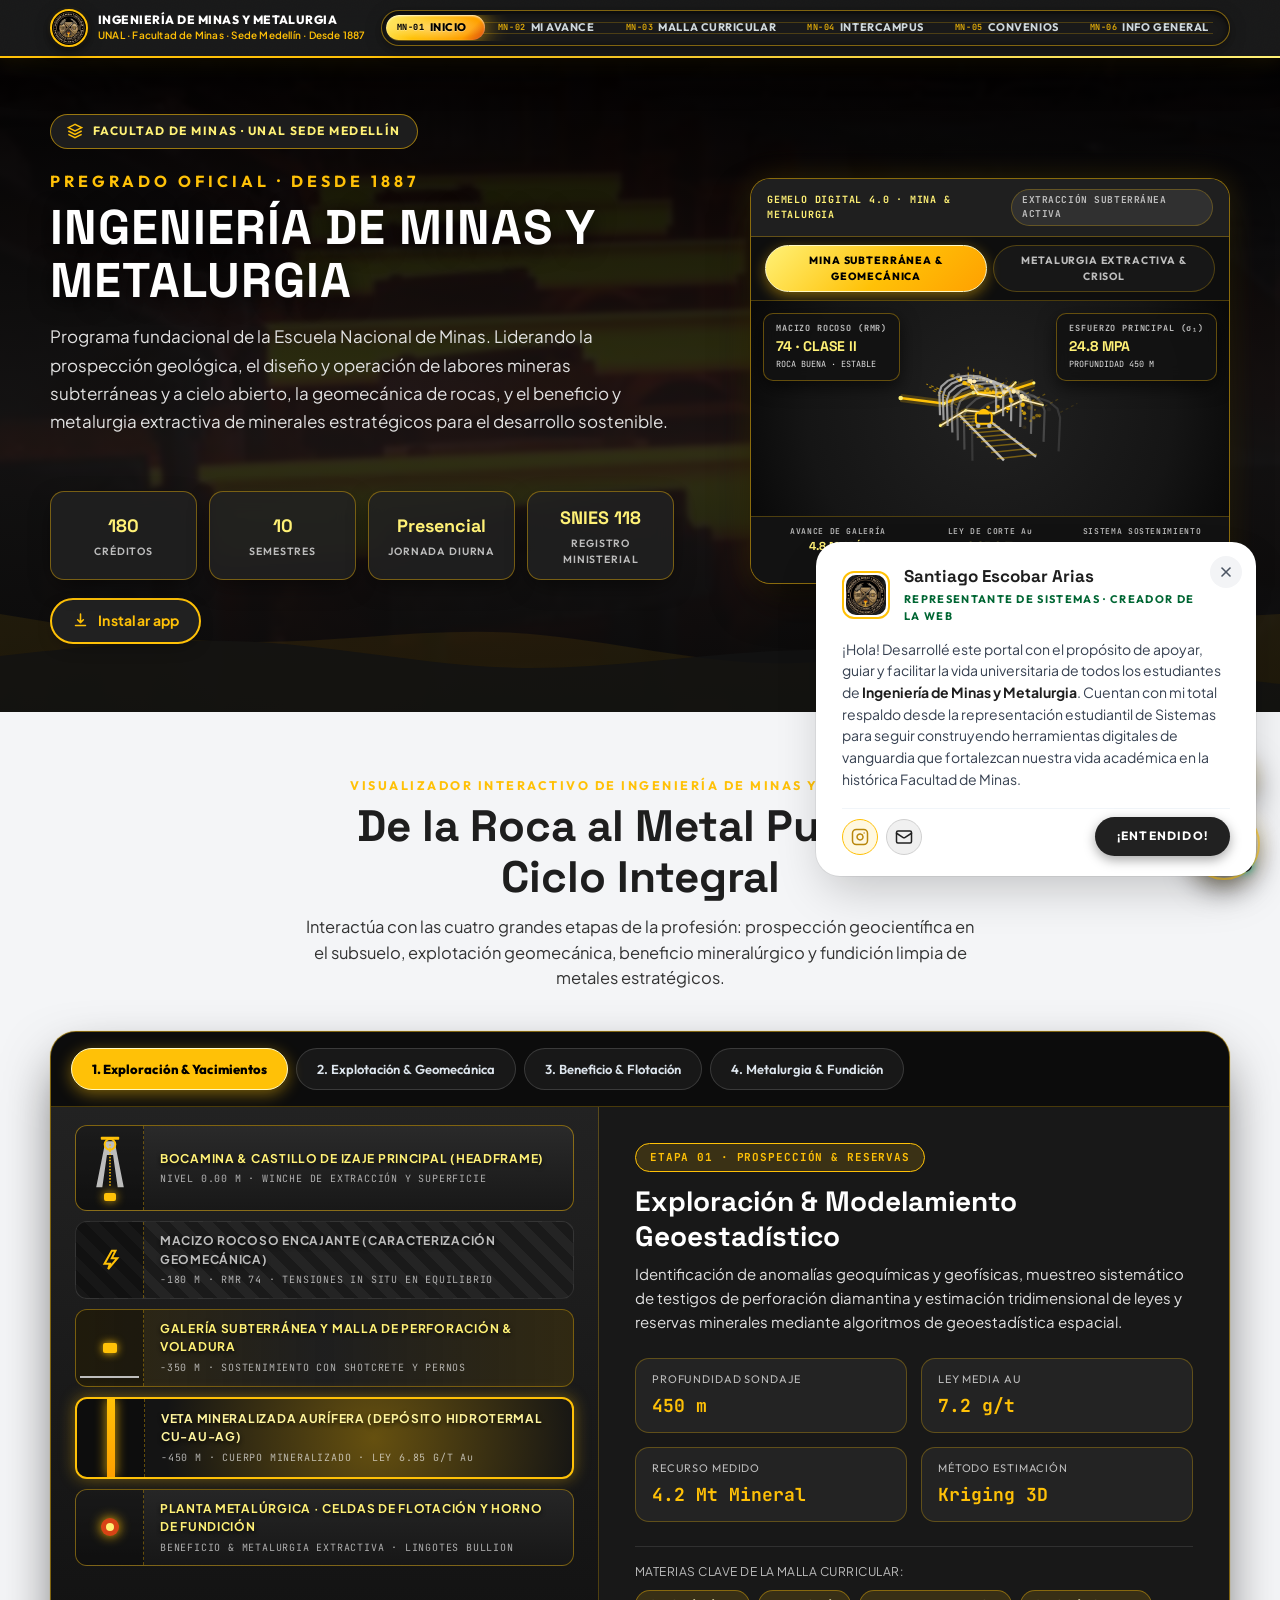
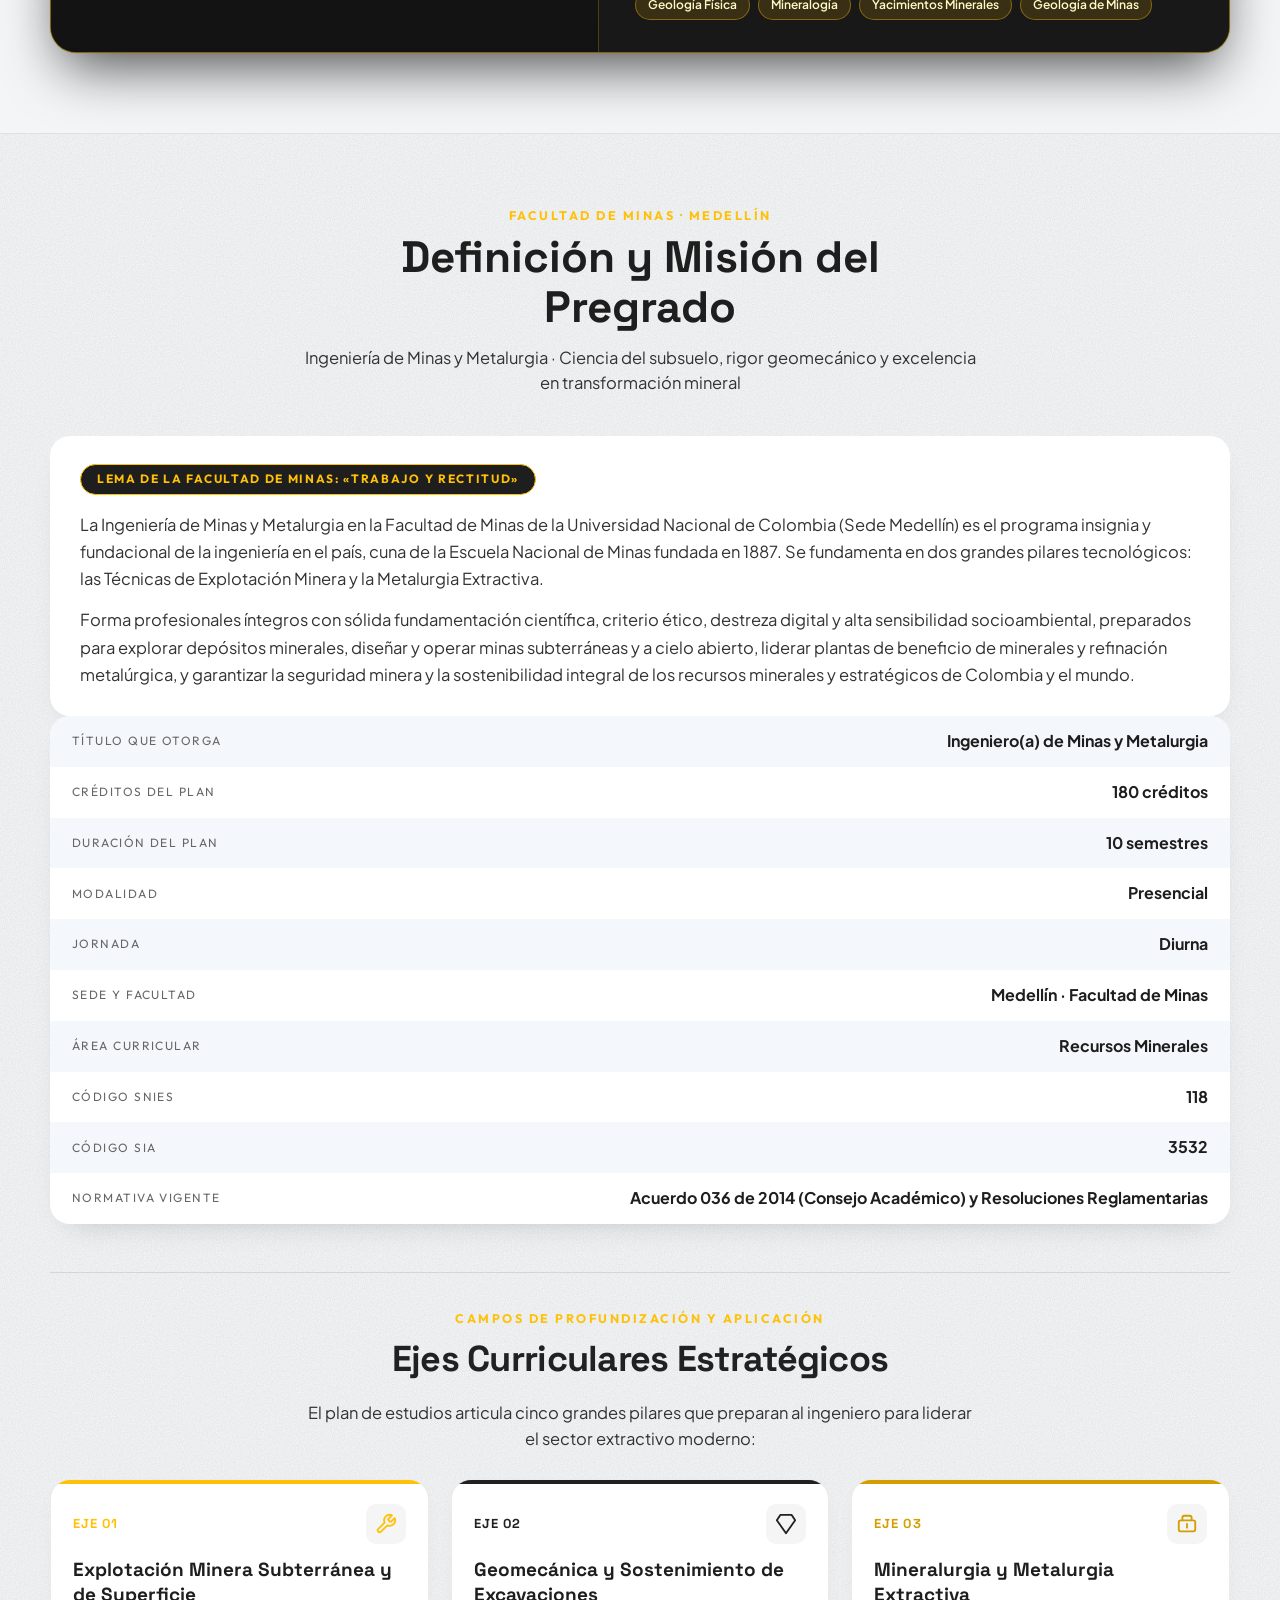
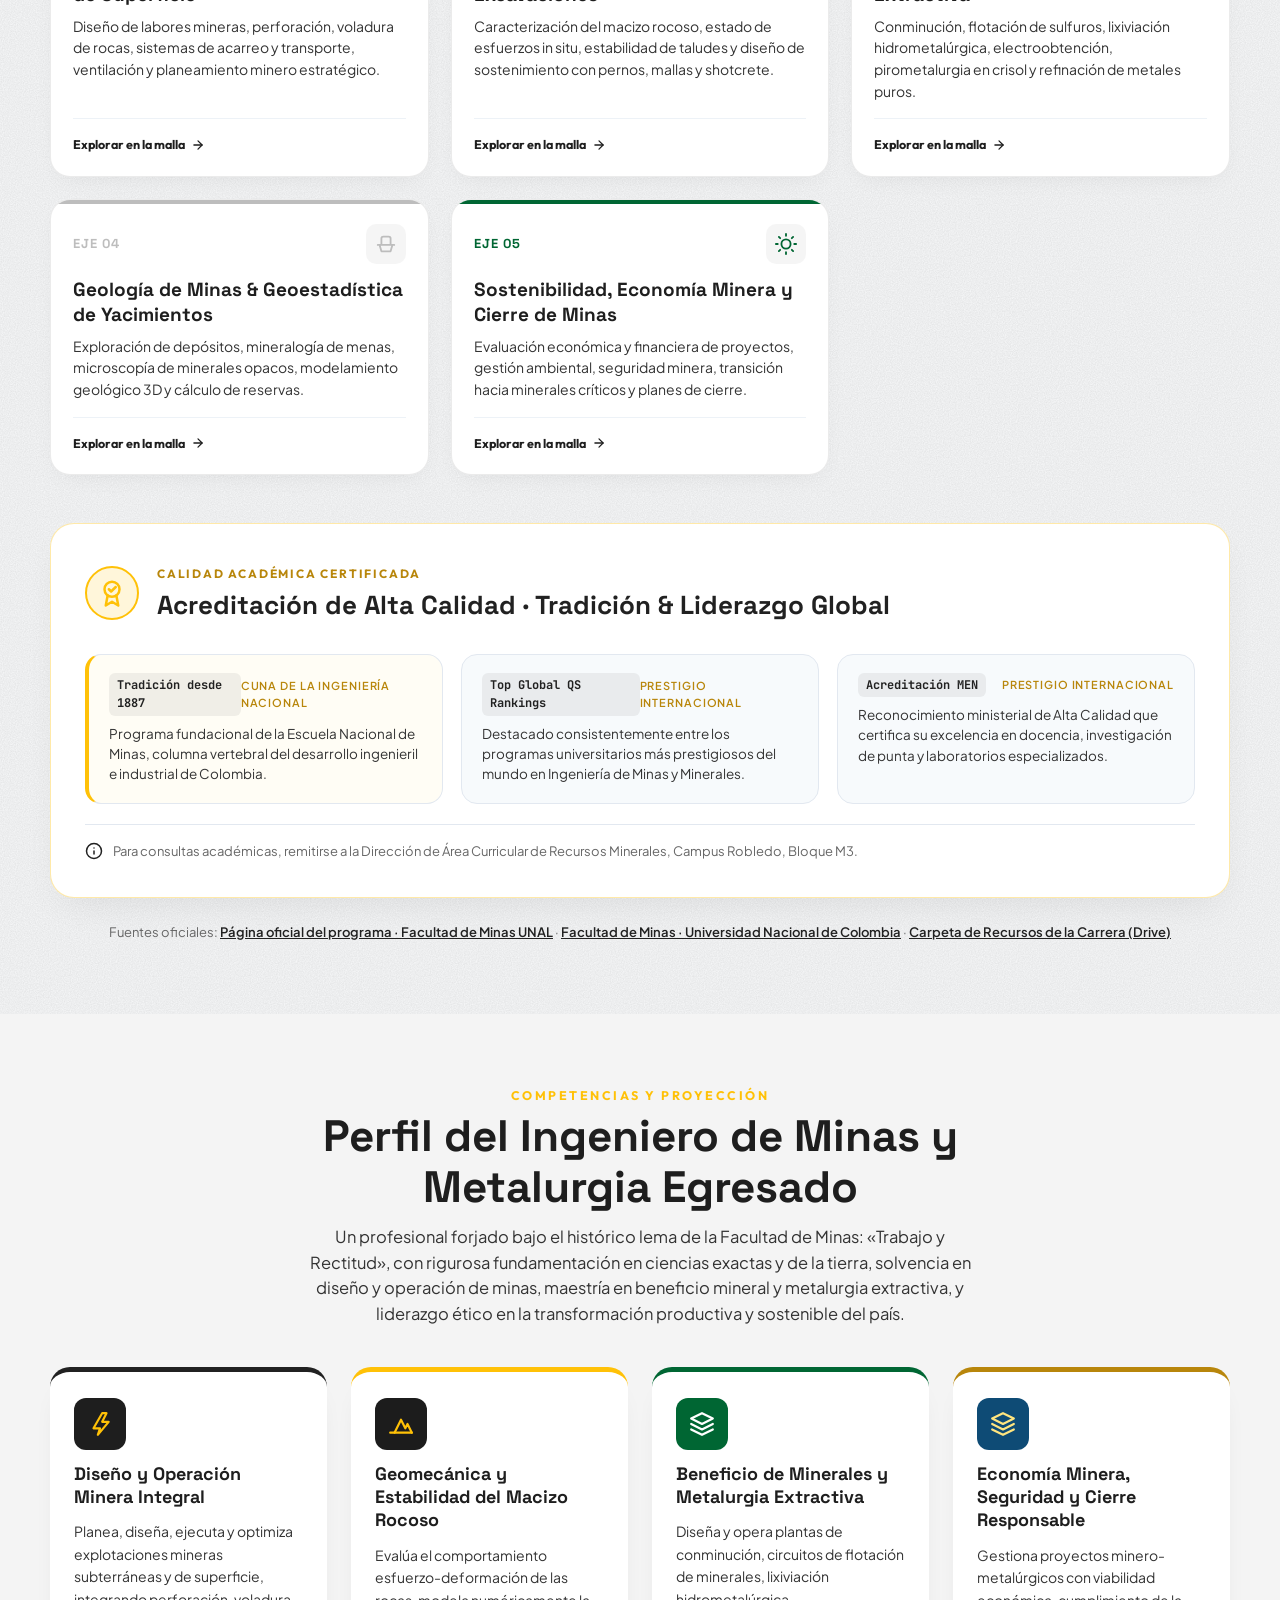
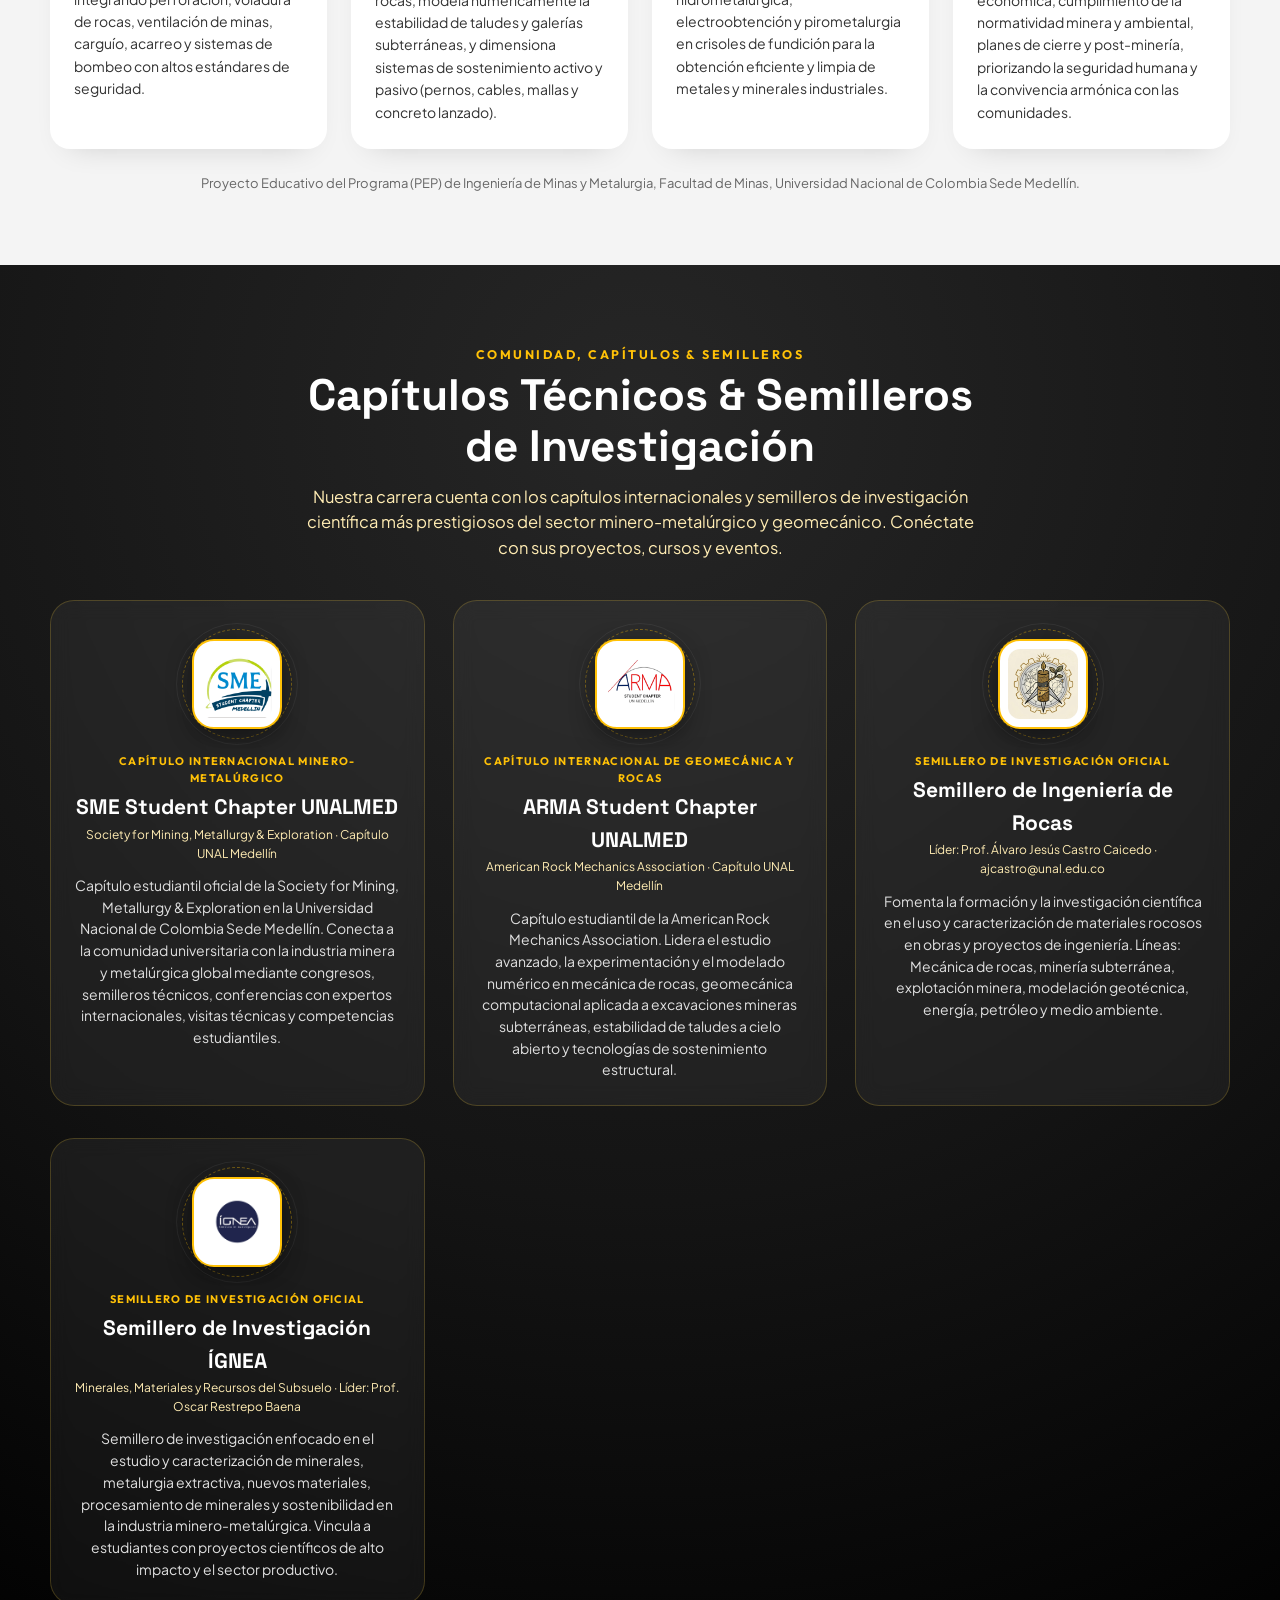
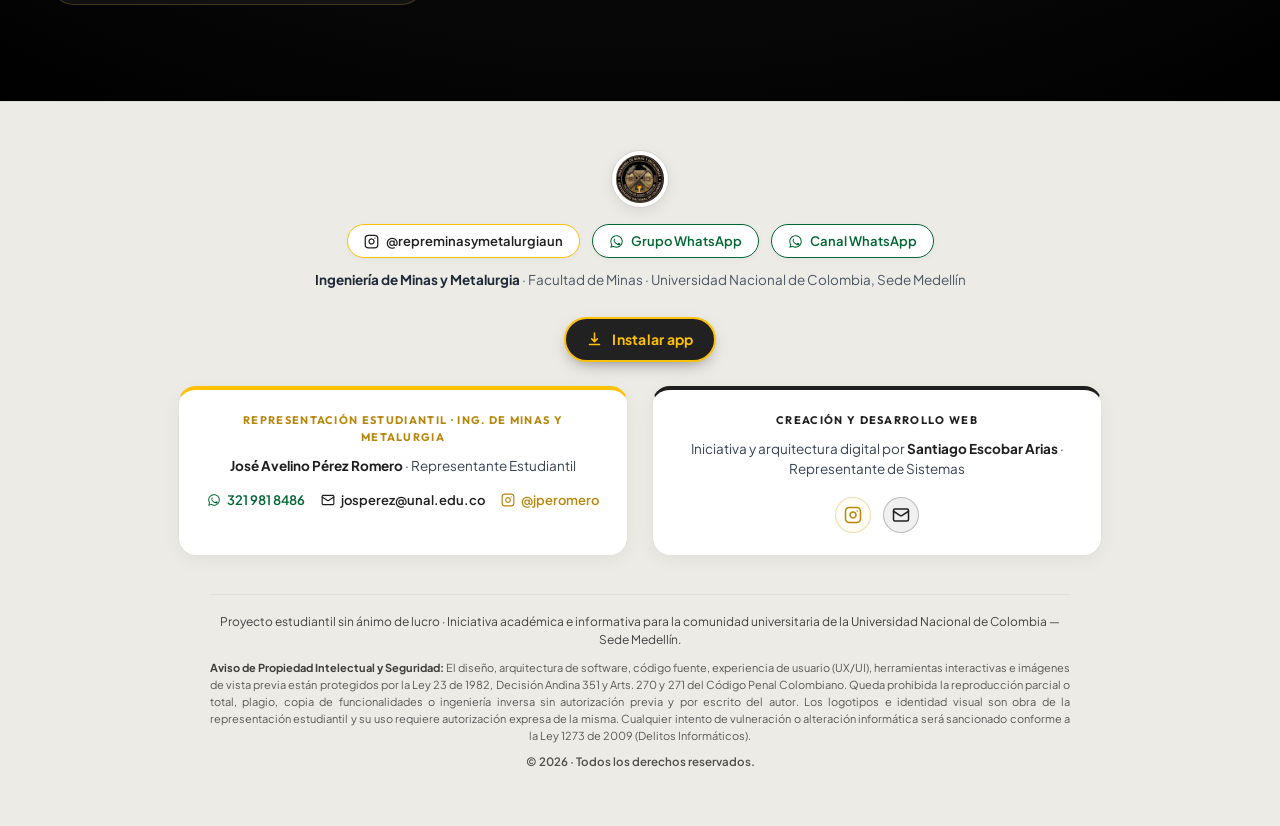
==== commit 8d5af279: "integración sofia parte 2" ====
--- a/index.html
+++ b/index.html
@@ -61,6 +61,8 @@
   <link rel="stylesheet" href="https://fonts.googleapis.com/css2?family=Space+Grotesk:wght@500;600;700&family=Outfit:wght@400;500;600;700;800;900&family=Plus+Jakarta+Sans:ital,wght@0,400;0,500;0,600;0,700;0,800;1,400;1,600&family=JetBrains+Mono:wght@500;700&display=swap">
   <link rel="stylesheet" href="css/base.css">
   <link rel="stylesheet" href="css/inicio.css">
+  <link rel="stylesheet" href="css/sofia.css">
+  <script src="js/sofia.js" defer></script>
 </head>
 <body data-pagina="inicio">
 
--- a/css/sofia.css
+++ b/css/sofia.css
@@ -0,0 +1,679 @@
+/* ==============================================================================
+   PORTAL WEB OFICIAL · INGENIERÍA DE MINAS Y METALURGIA · UNAL SEDE MEDELLÍN
+   Arquitectura de software, maquetación y desarrollo integral por:
+   Santiago Escobar Arias · Representante Estudiantil de Sistemas e Informática
+   Canales Oficiales e Información de Ingeniería de Minas y Metalurgia:
+   José Avelino Pérez Romero · Representante Estudiantil
+   Facultad de Minas — Universidad Nacional de Colombia, Sede Medellín
+   ============================================================================== */
+
+/* ---------- sofIA: Asistente Virtual Inteligente de Minas y Metalurgia UNAL ---------- */
+
+:root {
+  --sofia-oro-principal: #FFC107;
+  --sofia-oro-profundo: #D49E00;
+  --sofia-oro-claro: #FFE082;
+  --sofia-carbon-base: #121212;
+  --sofia-grafito-medio: #212121;
+  --sofia-plata-acero: #BDBDBD;
+  --sofia-fondo-tarjeta: rgba(18, 18, 18, 0.96);
+  --sofia-fondo-chat: rgba(13, 13, 13, 0.94);
+  --sofia-borde: rgba(255, 193, 7, 0.35);
+  --sofia-brillo: rgba(255, 193, 7, 0.22);
+  --sofia-texto: #FFFFFF;
+  --sofia-texto-suave: #D1D5DB;
+  --sofia-sombra: 0 20px 50px rgba(0, 0, 0, 0.8);
+}
+
+/* ==========================================================================
+   1. BOTÓN FLOTANTE (TRIGGER)
+   ========================================================================== */
+
+.sofia-flotante-wrap {
+  position: fixed;
+  bottom: 24px;
+  right: 24px;
+  z-index: 999;
+  display: flex;
+  flex-direction: column;
+  align-items: flex-end;
+  gap: 10px;
+  pointer-events: none;
+}
+
+.sofia-flotante-wrap > * {
+  pointer-events: auto;
+}
+
+/* Tooltip / Globo de bienvenida inicial */
+.sofia-globo-bienvenida {
+  display: flex;
+  align-items: center;
+  gap: 10px;
+  background: rgba(21, 21, 21, 0.95);
+  border: 1px solid var(--sofia-borde);
+  backdrop-filter: blur(12px);
+  padding: 8px 14px 8px 16px;
+  border-radius: 999px;
+  box-shadow: 0 10px 30px rgba(0, 0, 0, 0.5), 0 0 16px var(--sofia-brillo);
+  color: var(--sofia-texto);
+  font-family: var(--letra-texto, 'Plus Jakarta Sans', sans-serif);
+  font-size: 13px;
+  line-height: 1.25;
+  cursor: pointer;
+  animation: sofiaGloboEntrar 0.4s cubic-bezier(0.16, 1, 0.3, 1);
+  transition: transform 0.2s, background 0.2s;
+  max-width: 290px;
+}
+
+.sofia-globo-bienvenida:hover {
+  transform: translateY(-2px);
+  background: rgba(32, 32, 32, 0.98);
+}
+
+.sofia-globo-texto strong {
+  color: var(--sofia-oro-principal);
+  font-weight: 600;
+}
+
+.sofia-globo-cerrar {
+  background: none;
+  border: none;
+  color: var(--sofia-texto-suave);
+  cursor: pointer;
+  padding: 2px 4px;
+  font-size: 14px;
+  line-height: 1;
+  opacity: 0.7;
+  transition: opacity 0.2s, color 0.2s;
+}
+
+.sofia-globo-cerrar:hover {
+  opacity: 1;
+  color: #ffffff;
+}
+
+/* Botón principal circular */
+.sofia-boton {
+  position: relative;
+  width: 64px;
+  height: 64px;
+  border-radius: 50%;
+  border: 2px solid var(--sofia-oro-principal);
+  background: radial-gradient(circle at 35% 35%, #2C2C2C 0%, #1A1A1A 65%, #0D0D0D 100%);
+  color: #ffffff;
+  cursor: pointer;
+  padding: 0;
+  display: flex;
+  align-items: center;
+  justify-content: center;
+  box-shadow: 0 12px 28px rgba(0, 0, 0, 0.6), 0 0 24px rgba(255, 193, 7, 0.3);
+  transition: transform 0.25s cubic-bezier(0.34, 1.56, 0.64, 1), box-shadow 0.25s ease;
+  overflow: visible;
+}
+
+.sofia-boton:hover {
+  transform: scale(1.08);
+  box-shadow: 0 16px 36px rgba(0, 0, 0, 0.7), 0 0 32px rgba(255, 193, 7, 0.5);
+  border-color: var(--sofia-oro-claro);
+}
+
+.sofia-boton:active {
+  transform: scale(0.96);
+}
+
+/* Halo radar pulsante */
+.sofia-boton__halo {
+  position: absolute;
+  inset: -6px;
+  border-radius: 50%;
+  border: 2px solid var(--sofia-oro-principal);
+  opacity: 0.6;
+  animation: sofiaRadarHalo 2.6s cubic-bezier(0.25, 0.46, 0.45, 0.94) infinite;
+  pointer-events: none;
+}
+
+/* Indicador de estado en línea */
+.sofia-boton__badge {
+  position: absolute;
+  bottom: 2px;
+  right: 2px;
+  width: 14px;
+  height: 14px;
+  border-radius: 50%;
+  background: #10B981;
+  border: 2.5px solid #121212;
+  box-shadow: 0 0 8px #10B981;
+}
+
+/* Avatar SVG dentro del botón */
+.sofia-avatar-svg {
+  width: 44px;
+  height: 44px;
+  display: block;
+  filter: drop-shadow(0 2px 6px rgba(0, 0, 0, 0.6));
+  transition: transform 0.3s ease;
+}
+
+.sofia-boton:hover .sofia-avatar-svg {
+  transform: scale(1.05);
+}
+
+/* ==========================================================================
+   2. VENTANA DE CHAT (MODAL INTERACTIVO)
+   ========================================================================== */
+
+.sofia-ventana {
+  position: fixed;
+  bottom: 98px;
+  right: 24px;
+  width: 410px;
+  max-width: calc(100vw - 32px);
+  height: min(640px, calc(100vh - 120px));
+  background: var(--sofia-fondo-tarjeta);
+  border: 1.5px solid var(--sofia-borde);
+  border-radius: 22px;
+  box-shadow: var(--sofia-sombra), 0 0 30px rgba(255, 193, 7, 0.15);
+  backdrop-filter: blur(20px);
+  -webkit-backdrop-filter: blur(20px);
+  z-index: 1000;
+  display: flex;
+  flex-direction: column;
+  overflow: hidden;
+  font-family: var(--letra-texto, 'Plus Jakarta Sans', sans-serif);
+  transform-origin: bottom right;
+  opacity: 0;
+  visibility: hidden;
+  transform: scale(0.7) translateY(40px);
+  transition: opacity 0.28s cubic-bezier(0.16, 1, 0.3, 1),
+              transform 0.28s cubic-bezier(0.16, 1, 0.3, 1),
+              visibility 0.28s;
+  pointer-events: none;
+}
+
+.sofia-ventana.is-abierta {
+  opacity: 1;
+  visibility: visible;
+  transform: scale(1) translateY(0);
+  pointer-events: auto;
+}
+
+/* Encabezado */
+.sofia-cabecera {
+  display: flex;
+  align-items: center;
+  justify-content: space-between;
+  padding: 14px 18px;
+  background: linear-gradient(135deg, rgba(28, 28, 28, 0.98), rgba(18, 18, 18, 0.95));
+  border-bottom: 1px solid var(--sofia-borde);
+  gap: 12px;
+}
+
+.sofia-cabecera__identidad {
+  display: flex;
+  align-items: center;
+  gap: 12px;
+  min-width: 0;
+}
+
+.sofia-cabecera__avatar-wrap {
+  position: relative;
+  width: 42px;
+  height: 42px;
+  border-radius: 50%;
+  border: 1.5px solid var(--sofia-oro-principal);
+  background: radial-gradient(circle at 35% 35%, #2C2C2C, #121212);
+  display: flex;
+  align-items: center;
+  justify-content: center;
+  flex-shrink: 0;
+  box-shadow: 0 0 12px rgba(255, 193, 7, 0.35);
+}
+
+.sofia-cabecera__avatar-wrap .sofia-avatar-svg {
+  width: 32px;
+  height: 32px;
+}
+
+.sofia-cabecera__datos {
+  display: flex;
+  flex-direction: column;
+  min-width: 0;
+}
+
+.sofia-cabecera__nombre-wrap {
+  display: flex;
+  align-items: center;
+  gap: 6px;
+}
+
+.sofia-cabecera__nombre {
+  font-family: var(--letra-titulos, 'Outfit', sans-serif);
+  font-weight: 800;
+  font-size: 17px;
+  color: #ffffff;
+  letter-spacing: -0.3px;
+  margin: 0;
+}
+
+.sofia-cabecera__tag {
+  font-size: 10px;
+  font-weight: 700;
+  padding: 1px 6px;
+  border-radius: 4px;
+  background: rgba(255, 193, 7, 0.22);
+  border: 1px solid rgba(255, 193, 7, 0.45);
+  color: var(--sofia-oro-principal);
+  text-transform: uppercase;
+  letter-spacing: 0.5px;
+}
+
+.sofia-cabecera__estado {
+  display: flex;
+  align-items: center;
+  gap: 5px;
+  font-size: 11.5px;
+  color: var(--sofia-texto-suave);
+  margin-top: 1px;
+}
+
+.sofia-cabecera__punto-estado {
+  width: 7px;
+  height: 7px;
+  border-radius: 50%;
+  background: #10B981;
+  box-shadow: 0 0 6px #10B981;
+}
+
+.sofia-cabecera__acciones {
+  display: flex;
+  align-items: center;
+  gap: 4px;
+}
+
+.sofia-btn-icono {
+  background: none;
+  border: none;
+  width: 32px;
+  height: 32px;
+  border-radius: 8px;
+  color: var(--sofia-texto-suave);
+  cursor: pointer;
+  display: flex;
+  align-items: center;
+  justify-content: center;
+  transition: background 0.2s, color 0.2s, transform 0.15s;
+}
+
+.sofia-btn-icono:hover {
+  background: rgba(255, 193, 7, 0.15);
+  color: #ffffff;
+  transform: scale(1.05);
+}
+
+.sofia-btn-icono:active {
+  transform: scale(0.95);
+}
+
+/* ==========================================================================
+   3. CUERPO DE MENSAJES (CONVERSACIÓN)
+   ========================================================================== */
+
+.sofia-mensajes {
+  flex: 1;
+  overflow-y: auto;
+  padding: 16px;
+  display: flex;
+  flex-direction: column;
+  gap: 14px;
+  background: var(--sofia-fondo-chat);
+  scrollbar-width: thin;
+  scrollbar-color: rgba(255, 193, 7, 0.3) transparent;
+}
+
+.sofia-mensajes::-webkit-scrollbar {
+  width: 6px;
+}
+
+.sofia-mensajes::-webkit-scrollbar-thumb {
+  background: rgba(255, 193, 7, 0.3);
+  border-radius: 4px;
+}
+
+.sofia-mensajes::-webkit-scrollbar-track {
+  background: transparent;
+}
+
+/* Filas de mensaje */
+.sofia-mensaje-fila {
+  display: flex;
+  gap: 10px;
+  max-width: 90%;
+  animation: sofiaMensajeAparecer 0.25s ease-out;
+}
+
+.sofia-mensaje-fila--bot {
+  align-self: flex-start;
+}
+
+.sofia-mensaje-fila--usuario {
+  align-self: flex-end;
+  flex-direction: row-reverse;
+}
+
+.sofia-mensaje-avatar {
+  width: 28px;
+  height: 28px;
+  border-radius: 50%;
+  border: 1px solid var(--sofia-oro-principal);
+  background: #121212;
+  display: flex;
+  align-items: center;
+  justify-content: center;
+  flex-shrink: 0;
+  margin-top: 2px;
+  box-shadow: 0 2px 6px rgba(0, 0, 0, 0.4);
+}
+
+.sofia-mensaje-avatar .sofia-avatar-svg {
+  width: 20px;
+  height: 20px;
+}
+
+/* Burbujas de mensaje con alto contraste garantizado */
+.sofia-burbuja {
+  padding: 11px 14px;
+  border-radius: 14px;
+  font-size: 13.5px;
+  line-height: 1.5;
+  color: #ffffff !important;
+  word-break: break-word;
+}
+
+.sofia-mensaje-fila--bot .sofia-burbuja {
+  background: rgba(33, 33, 33, 0.95);
+  border: 1px solid rgba(255, 193, 7, 0.35);
+  border-top-left-radius: 4px;
+  box-shadow: 0 4px 14px rgba(0, 0, 0, 0.3);
+}
+
+.sofia-mensaje-fila--usuario .sofia-burbuja {
+  background: linear-gradient(135deg, #181818 0%, #303030 100%);
+  border: 1px solid rgba(255, 193, 7, 0.45);
+  color: #ffffff !important;
+  border-top-right-radius: 4px;
+  box-shadow: 0 4px 14px rgba(0, 0, 0, 0.35);
+}
+
+/* Formato dentro de la burbuja */
+.sofia-burbuja p {
+  margin: 0 0 8px 0;
+  color: #ffffff !important;
+}
+
+.sofia-burbuja p:last-child {
+  margin-bottom: 0;
+}
+
+.sofia-burbuja ul, .sofia-burbuja ol {
+  margin: 6px 0 8px 0;
+  padding-left: 18px;
+}
+
+.sofia-burbuja li {
+  margin-bottom: 4px;
+  color: #ffffff !important;
+}
+
+.sofia-burbuja strong {
+  color: var(--sofia-oro-principal) !important;
+  font-weight: 600;
+}
+
+.sofia-burbuja a {
+  color: var(--sofia-oro-claro);
+  text-decoration: underline;
+  text-underline-offset: 2px;
+  font-weight: 500;
+  transition: color 0.15s;
+}
+
+.sofia-burbuja a:hover {
+  color: #ffffff;
+}
+
+.sofia-burbuja code {
+  background: rgba(0, 0, 0, 0.45);
+  border: 1px solid rgba(255, 193, 7, 0.3);
+  padding: 1px 5px;
+  border-radius: 4px;
+  font-family: var(--letra-mono, monospace);
+  font-size: 12px;
+  color: var(--sofia-oro-principal);
+}
+
+.sofia-burbuja h3 {
+  font-size: 14px;
+  font-weight: 700;
+  color: #ffffff;
+  margin: 0 0 6px 0;
+}
+
+/* Sugerencias / Chips de acción rápida */
+.sofia-chips-contenedor {
+  display: flex;
+  flex-wrap: wrap;
+  gap: 6px;
+  margin-top: 10px;
+}
+
+.sofia-chip {
+  background: rgba(24, 24, 24, 0.85);
+  border: 1px solid rgba(255, 193, 7, 0.35);
+  color: var(--sofia-oro-principal) !important;
+  padding: 6px 11px;
+  border-radius: 999px;
+  font-size: 12px;
+  font-weight: 500;
+  cursor: pointer;
+  transition: all 0.2s ease;
+  font-family: var(--letra-texto, 'Plus Jakarta Sans', sans-serif);
+  line-height: 1.2;
+}
+
+.sofia-chip:hover {
+  background: rgba(255, 193, 7, 0.2);
+  border-color: var(--sofia-oro-principal);
+  color: #ffffff !important;
+  transform: translateY(-1px);
+}
+
+.sofia-chip:active {
+  transform: translateY(0);
+}
+
+/* Indicador de escritura "sofIA está pensando…" */
+.sofia-escribiendo {
+  display: flex;
+  align-items: center;
+  gap: 4px;
+  padding: 8px 12px;
+}
+
+.sofia-escribiendo-punto {
+  width: 6px;
+  height: 6px;
+  border-radius: 50%;
+  background: var(--sofia-oro-principal);
+  opacity: 0.4;
+  animation: sofiaPuntoOnda 1.4s infinite ease-in-out both;
+}
+
+.sofia-escribiendo-punto:nth-child(1) { animation-delay: -0.32s; }
+.sofia-escribiendo-punto:nth-child(2) { animation-delay: -0.16s; }
+
+/* ==========================================================================
+   4. FORMULARIO DE ENTRADA
+   ========================================================================== */
+
+.sofia-formulario {
+  display: flex;
+  align-items: center;
+  gap: 8px;
+  padding: 12px 14px;
+  background: rgba(21, 21, 21, 0.95);
+  border-top: 1px solid var(--sofia-borde);
+}
+
+.sofia-input {
+  flex: 1;
+  background: rgba(13, 13, 13, 0.85);
+  border: 1px solid rgba(255, 193, 7, 0.3);
+  border-radius: 12px;
+  padding: 10px 14px;
+  font-family: var(--letra-texto, 'Plus Jakarta Sans', sans-serif);
+  font-size: 13.5px;
+  color: #ffffff;
+  outline: none;
+  transition: border-color 0.2s, box-shadow 0.2s;
+}
+
+.sofia-input:focus {
+  border-color: var(--sofia-oro-principal);
+  box-shadow: 0 0 10px rgba(255, 193, 7, 0.25);
+}
+
+.sofia-input::placeholder {
+  color: rgba(209, 213, 219, 0.5);
+}
+
+.sofia-btn-enviar {
+  width: 40px;
+  height: 40px;
+  border-radius: 10px;
+  border: 1px solid var(--sofia-oro-principal);
+  background: linear-gradient(135deg, #FFC107 0%, #D49E00 100%);
+  color: #121212;
+  cursor: pointer;
+  display: flex;
+  align-items: center;
+  justify-content: center;
+  flex-shrink: 0;
+  box-shadow: 0 4px 12px rgba(255, 193, 7, 0.35);
+  transition: transform 0.2s, box-shadow 0.2s, filter 0.2s;
+}
+
+.sofia-btn-enviar:hover {
+  transform: scale(1.06);
+  filter: brightness(1.1);
+  box-shadow: 0 6px 16px rgba(255, 193, 7, 0.45);
+}
+
+.sofia-btn-enviar:active {
+  transform: scale(0.95);
+}
+
+.sofia-btn-enviar svg {
+  width: 18px;
+  height: 18px;
+  display: block;
+}
+
+/* Pie legal diminuto */
+.sofia-pie-aviso {
+  padding: 6px 14px 8px;
+  text-align: center;
+  font-size: 10.5px;
+  color: rgba(209, 213, 219, 0.55);
+  background: rgba(21, 21, 21, 0.95);
+  border-top: none;
+  line-height: 1.2;
+}
+
+/* ==========================================================================
+   5. ANIMACIONES
+   ========================================================================== */
+
+@keyframes sofiaRadarHalo {
+  0% {
+    transform: scale(0.95);
+    opacity: 0.8;
+  }
+  50% {
+    transform: scale(1.28);
+    opacity: 0.2;
+  }
+  100% {
+    transform: scale(1.5);
+    opacity: 0;
+  }
+}
+
+@keyframes sofiaGloboEntrar {
+  from {
+    opacity: 0;
+    transform: translateY(8px) scale(0.95);
+  }
+  to {
+    opacity: 1;
+    transform: translateY(0) scale(1);
+  }
+}
+
+@keyframes sofiaMensajeAparecer {
+  from {
+    opacity: 0;
+    transform: translateY(6px);
+  }
+  to {
+    opacity: 1;
+    transform: translateY(0);
+  }
+}
+
+@keyframes sofiaPuntoOnda {
+  0%, 80%, 100% {
+    transform: scale(0.6);
+    opacity: 0.3;
+  }
+  40% {
+    transform: scale(1.1);
+    opacity: 1;
+  }
+}
+
+/* ==========================================================================
+   6. RESPONSIVE (MÓVILES)
+   ========================================================================== */
+
+@media (max-width: 640px) {
+  .sofia-flotante-wrap {
+    bottom: 16px;
+    right: 16px;
+  }
+
+  .sofia-ventana {
+    bottom: 84px;
+    right: 12px;
+    left: 12px;
+    width: auto;
+    height: 520px;
+    max-height: calc(100vh - 100px);
+    border-radius: 18px;
+  }
+
+  .sofia-boton {
+    width: 58px;
+    height: 58px;
+  }
+
+  .sofia-avatar-svg {
+    width: 40px;
+    height: 40px;
+  }
+
+  .sofia-globo-bienvenida {
+    max-width: calc(100vw - 110px);
+    font-size: 12px;
+  }
+}
